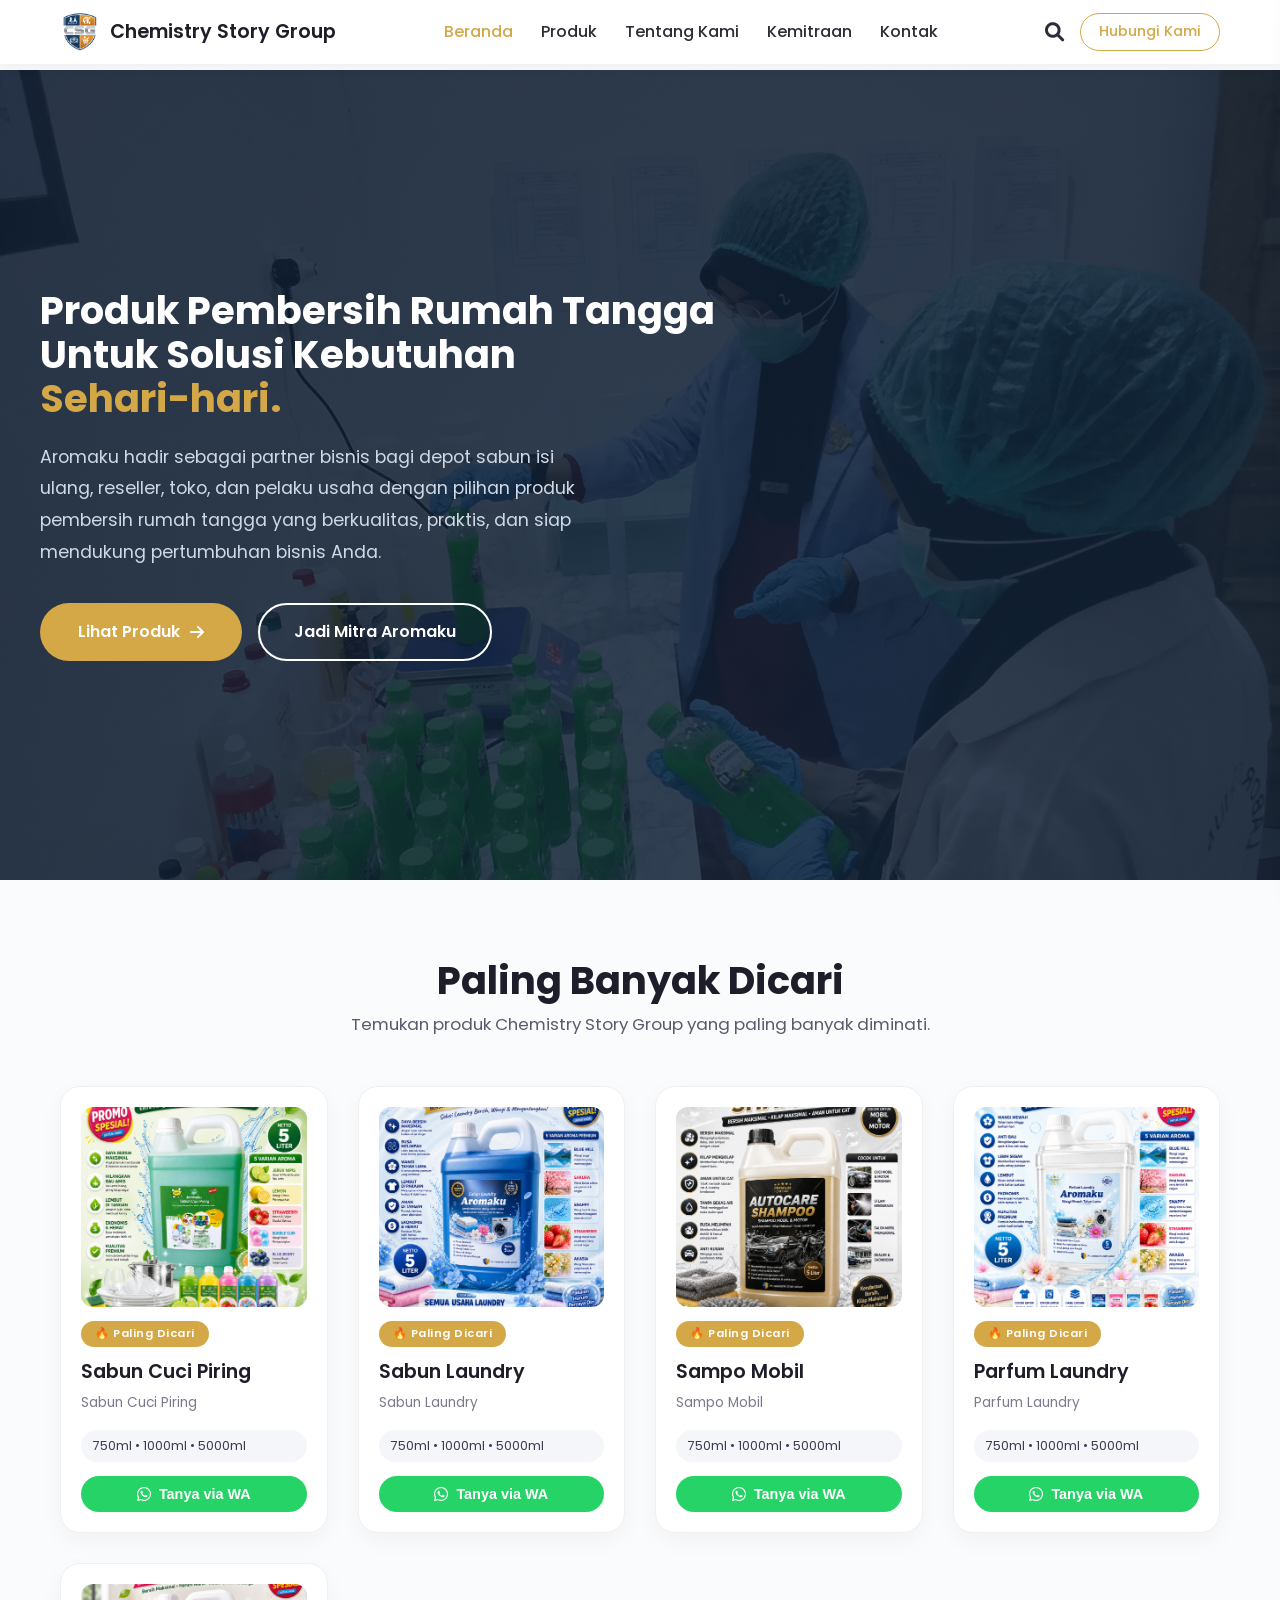
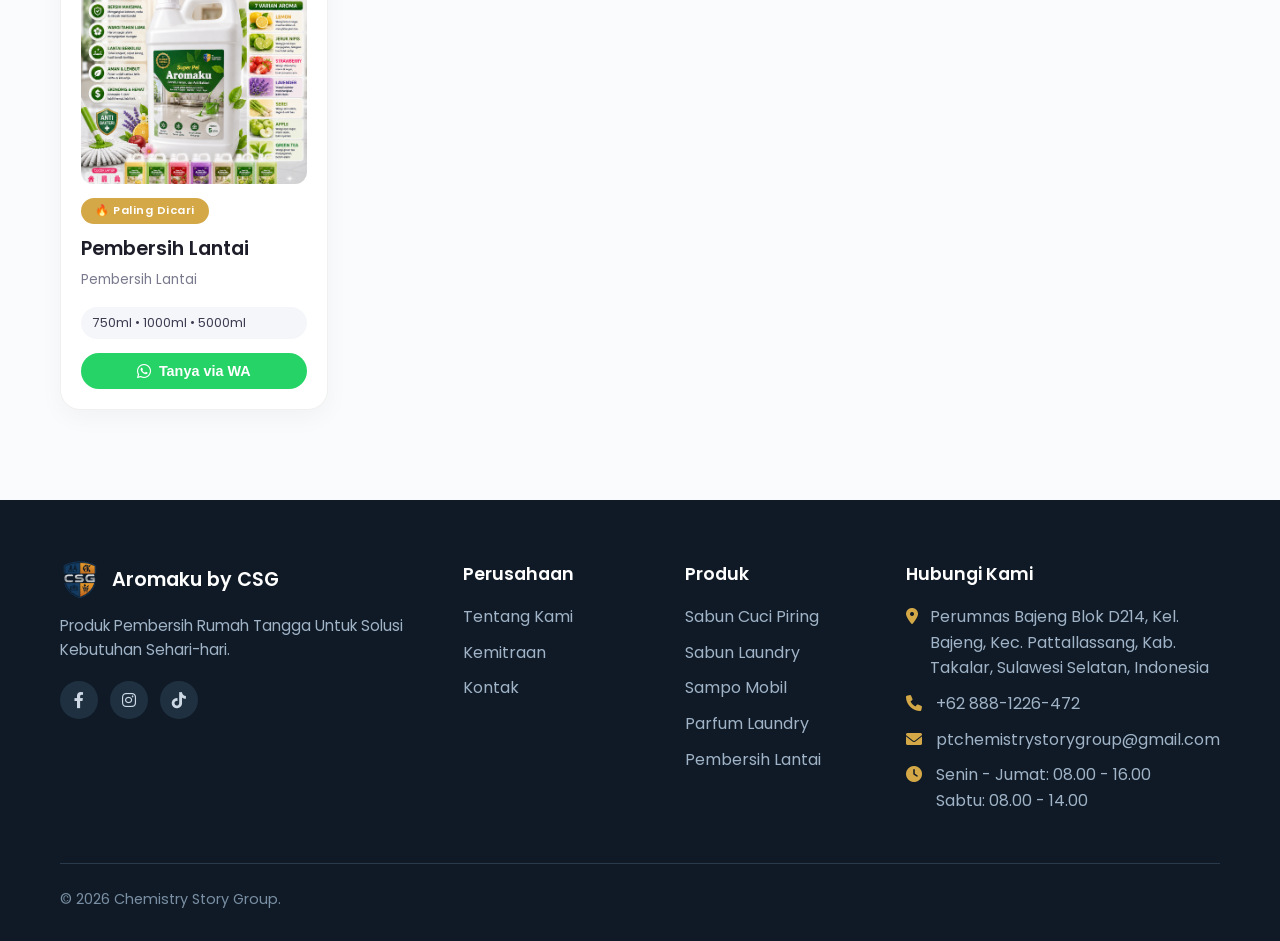
==== index.html @ e6811986 "Add files via upload" ====
<!DOCTYPE html>
<html lang="id">
<head>
    <meta charset="UTF-8" />
    <meta name="viewport" content="width=device-width, initial-scale=1.0, maximum-scale=1.0, user-scalable=yes" />
    <title>Chemistry Story Group | Home</title>

    <!-- Google Fonts -->
    <link rel="preconnect" href="https://fonts.googleapis.com" />
    <link rel="preconnect" href="https://fonts.gstatic.com" crossorigin />
    <link href="https://fonts.googleapis.com/css2?family=Poppins:wght@300;400;500;600;700&display=swap" rel="stylesheet" />

    <!-- Font Awesome -->
    <link rel="stylesheet" href="https://cdnjs.cloudflare.com/ajax/libs/font-awesome/6.0.0-beta3/css/all.min.css" />

    <!-- CSS -->
    <link rel="stylesheet" href="css/style.css" />

    <!-- Favicon -->
    <link rel="icon" type="image/png" sizes="32x32" href="assets/images/favicon-32x32.png" />
</head>
<body>

    <!-- ===== NAVBAR ===== -->
    <nav class="navbar" id="navbar">
        <div class="container">
            <a href="index.html" class="nav-logo">
                <img src="assets/images/logo.png" alt="Chemistry Story Group" class="logo-img" />
                <span class="logo-text">Chemistry Story Group</span>
            </a>

            <ul class="nav-links" id="navLinks">
                <li><a href="index.html" class="active">Beranda</a></li>
                <li><a href="produk.html">Produk</a></li>
                <li><a href="#">Tentang Kami</a></li>
                <li><a href="#">Kemitraan</a></li>
                <li><a href="#">Kontak</a></li>
            </ul>

            <div class="nav-actions">
                <i class="fas fa-search"></i>
                <a href="#" class="btn-outline">Hubungi Kami</a>
                <button class="hamburger" id="hamburger" aria-label="menu">
                    <span></span><span></span><span></span>
                </button>
            </div>
        </div>
    </nav>

    <!-- ===== MOBILE MENU OVERLAY ===== -->
    <div class="mobile-menu-overlay" id="mobileOverlay"></div>

    <!-- ===== MOBILE MENU ===== -->
    <div class="mobile-menu" id="mobileMenu">
        <div class="mobile-nav-links">
            <a href="index.html" class="active">Beranda</a>
            <a href="produk.html">Produk</a>
            <a href="#">Tentang Kami</a>
            <a href="#">Kemitraan</a>
            <a href="#">Kontak</a>
        </div>
        <div class="mobile-nav-actions">
            <a href="#" class="btn-outline">Hubungi Kami</a>
        </div>
        <div class="mobile-social">
            <a href="#" aria-label="Facebook"><i class="fab fa-facebook-f"></i></a>
            <a href="#" aria-label="Instagram"><i class="fab fa-instagram"></i></a>
            <a href="#" aria-label="TikTok"><i class="fab fa-tiktok"></i></a>
            <a href="#" aria-label="WhatsApp"><i class="fab fa-whatsapp"></i></a>
        </div>
    </div>

    <!-- ===== HERO ===== -->
    <section class="hero" id="hero">
        <div class="hero-overlay"></div>
        <div class="container hero-wrapper">
            <div class="hero-text fade-up">
                <h1 class="hero-title">
                    Produk Pembersih Rumah Tangga<br />Untuk Solusi Kebutuhan<br /><span class="gold-text">Sehari-hari.</span>
                </h1>
                <p class="hero-desc">
                    Aromaku hadir sebagai partner bisnis bagi depot sabun isi ulang, reseller, toko, dan pelaku usaha dengan pilihan produk pembersih rumah tangga yang berkualitas, praktis, dan siap mendukung pertumbuhan bisnis Anda.
                </p>
                <div class="hero-buttons">
                    <a href="produk.html" class="btn-primary">
                        Lihat Produk <i class="fas fa-arrow-right"></i>
                    </a>
                    <a href="#" class="btn-secondary">
                        Jadi Mitra Aromaku
                    </a>
                </div>
            </div>
        </div>
    </section>

    <!-- ===== PRODUK PALING BANYAK DICARI ===== -->
    <section class="booming" id="booming">
        <div class="container">
            <div class="section-header fade-up">
                <h2>Paling Banyak Dicari</h2>
                <p>Temukan produk Chemistry Story Group yang paling banyak diminati.</p>
            </div>

            <div class="product-grid fade-up delay-2" id="productGrid">
                <!-- Akan diisi oleh JavaScript -->
            </div>
        </div>
    </section>

    <!-- ===== FOOTER ===== -->
    <footer class="footer">
        <div class="container">
            <div class="footer-grid">
                <!-- Kolom 1: Brand -->
                <div class="footer-col">
                    <div class="footer-logo">
                        <img src="assets/images/logo.png" alt="Chemistry Story Group" class="footer-logo-img" />
                        <span class="footer-logo-text">Aromaku by CSG</span>
                    </div>
                    <p class="footer-desc">
                        Produk Pembersih Rumah Tangga Untuk Solusi Kebutuhan Sehari-hari.
                    </p>
                    <div class="footer-social">
                        <a href="#" aria-label="Facebook"><i class="fab fa-facebook-f"></i></a>
                        <a href="#" aria-label="Instagram"><i class="fab fa-instagram"></i></a>
                        <a href="#" aria-label="TikTok"><i class="fab fa-tiktok"></i></a>
                    </div>
                </div>

                <!-- Kolom 2: Perusahaan -->
                <div class="footer-col">
                    <h4>Perusahaan</h4>
                    <ul>
                        <li><a href="#">Tentang Kami</a></li>
                        <li><a href="#">Kemitraan</a></li>
                        <li><a href="#">Kontak</a></li>
                    </ul>
                </div>

                <!-- Kolom 3: Produk -->
                <div class="footer-col">
                    <h4>Produk</h4>
                    <ul>
                        <li><a href="produk.html">Sabun Cuci Piring</a></li>
                        <li><a href="produk.html">Sabun Laundry</a></li>
                        <li><a href="produk.html">Sampo Mobil</a></li>
                        <li><a href="produk.html">Parfum Laundry</a></li>
                        <li><a href="produk.html">Pembersih Lantai</a></li>
                    </ul>
                </div>

                <!-- Kolom 4: Kontak -->
                <div class="footer-col">
                    <h4>Hubungi Kami</h4>
                    <ul class="footer-contact">
                        <li>
                            <i class="fas fa-map-marker-alt"></i>
                            <span>Perumnas Bajeng Blok D214, Kel. Bajeng, Kec. Pattallassang, Kab. Takalar, Sulawesi Selatan, Indonesia</span>
                        </li>
                        <li>
                            <i class="fas fa-phone"></i>
                            <span>+62 888-1226-472</span>
                        </li>
                        <li>
                            <i class="fas fa-envelope"></i>
                            <span>ptchemistrystorygroup@gmail.com</span>
                        </li>
                        <li>
                            <i class="fas fa-clock"></i>
                            <span>
                                Senin - Jumat: 08.00 - 16.00<br />
                                Sabtu: 08.00 - 14.00
                            </span>
                        </li>
                    </ul>
                </div>
            </div>

            <!-- Footer Bottom -->
            <div class="footer-bottom">
                <p>&copy; 2026 Chemistry Story Group.</p>
                <div class="footer-bottom-links">
                </div>
            </div>
        </div>
    </footer>

    <!-- ===== MODAL ===== -->
    <div class="modal-overlay" id="modalOverlay">
        <div class="modal-box">
            <button class="modal-close" id="modalClose">&times;</button>
            <div class="modal-title" id="modalTitle">Nama Produk</div>
            <div class="modal-category" id="modalCategory">Kategori</div>
            <span class="modal-variant-label">Pilih Ukuran:</span>
            <div class="variant-options" id="variantOptions"></div>
            <button class="modal-wa-btn" id="modalWaBtn">
                <i class="fab fa-whatsapp"></i> Tanya via WhatsApp
            </button>
        </div>
    </div>

    <!-- ===== JAVASCRIPT ===== -->
    <script src="js/main.js"></script>
</body>
</html>
---- css/style.css ----
/* ===== RESET & BASE ===== */
:root {
    --gold: #d4a847;
    --dark: #0b1a2e;
    --dark-light: #1a2f44;
    --text-light: #cfd9e6;
    --white: #ffffff;
}

* {
    margin: 0;
    padding: 0;
    box-sizing: border-box;
}

body {
    font-family: 'Poppins', sans-serif;
    background: #fafbfc;
    color: #1e1e2a;
    line-height: 1.6;
    padding-top: 70px;
}

a {
    text-decoration: none;
    color: inherit;
}

ul {
    list-style: none;
}

.container {
    max-width: 1200px;
    margin: 0 auto;
    padding: 0 20px;
}

.gold-text {
    color: var(--gold);
}

.fade-up {
    opacity: 0;
    transform: translateY(30px);
    transition: opacity 0.8s ease, transform 0.8s ease;
}

.fade-up.visible {
    opacity: 1;
    transform: translateY(0);
}

.delay-2 {
    transition-delay: 0.2s;
}

/* ===== NAVBAR ===== */
.navbar {
    background: #ffffff;
    box-shadow: 0 4px 12px rgba(0, 0, 0, 0.05);
    padding: 12px 0;
    position: fixed;
    top: 0;
    left: 0;
    width: 100%;
    z-index: 1000;
    transition: transform 0.3s ease;
}

.navbar .container {
    display: flex;
    align-items: center;
    justify-content: space-between;
    flex-wrap: wrap;
}

.nav-logo {
    display: flex;
    align-items: center;
    gap: 10px;
}

.logo-img {
    height: 40px;
    width: auto;
}

.logo-text {
    font-weight: 600;
    font-size: 1.2rem;
    color: #1e1e2a;
}

.nav-links {
    display: flex;
    gap: 28px;
    font-weight: 500;
}

.nav-links a {
    color: #2d2d3a;
    transition: color 0.2s;
}

.nav-links a:hover,
.nav-links a.active {
    color: var(--gold);
}

.nav-actions {
    display: flex;
    align-items: center;
    gap: 16px;
}

.nav-actions i {
    font-size: 1.2rem;
    color: #2d2d3a;
    cursor: pointer;
}

.btn-outline {
    border: 1.5px solid var(--gold);
    color: var(--gold);
    padding: 6px 18px;
    border-radius: 30px;
    font-weight: 500;
    font-size: 0.9rem;
    transition: 0.2s;
}

.btn-outline:hover {
    background: var(--gold);
    color: #fff;
}

.hamburger {
    display: none;
    flex-direction: column;
    gap: 5px;
    background: none;
    border: none;
    cursor: pointer;
    padding: 5px;
    z-index: 1001;
}

.hamburger span {
    width: 28px;
    height: 3px;
    background: #1e1e2a;
    border-radius: 3px;
    transition: all 0.3s ease;
    transform-origin: center;
}

.hamburger.active span:nth-child(1) {
    transform: rotate(45deg) translate(5px, 6px);
}

.hamburger.active span:nth-child(2) {
    opacity: 0;
}

.hamburger.active span:nth-child(3) {
    transform: rotate(-45deg) translate(5px, -6px);
}

/* ===== MOBILE MENU OVERLAY ===== */
.mobile-menu-overlay {
    position: fixed;
    top: 0;
    right: -100%;
    width: 100%;
    height: 100%;
    background: rgba(0, 0, 0, 0.5);
    z-index: 999;
    transition: right 0.3s ease;
}

.mobile-menu-overlay.open {
    right: 0;
}

.mobile-menu {
    position: fixed;
    top: 0;
    right: -320px;
    width: 300px;
    height: 100%;
    background: #ffffff;
    z-index: 1000;
    padding: 80px 30px 30px;
    transition: right 0.3s ease;
    box-shadow: -5px 0 25px rgba(0, 0, 0, 0.1);
    overflow-y: auto;
}

.mobile-menu.open {
    right: 0;
}

.mobile-menu .mobile-nav-links {
    display: flex;
    flex-direction: column;
    gap: 20px;
}

.mobile-menu .mobile-nav-links a {
    font-size: 1.1rem;
    font-weight: 500;
    color: #1e1e2a;
    padding: 10px 0;
    border-bottom: 1px solid #f0f0f0;
    transition: 0.2s;
}

.mobile-menu .mobile-nav-links a:hover,
.mobile-menu .mobile-nav-links a.active {
    color: var(--gold);
}

.mobile-menu .mobile-nav-actions {
    margin-top: 30px;
    display: flex;
    flex-direction: column;
    gap: 12px;
}

.mobile-menu .mobile-nav-actions .btn-outline {
    text-align: center;
    padding: 12px;
    width: 100%;
}

.mobile-menu .mobile-social {
    margin-top: 30px;
    display: flex;
    gap: 15px;
}

.mobile-menu .mobile-social a {
    width: 40px;
    height: 40px;
    background: #f5f6fa;
    border-radius: 50%;
    display: flex;
    align-items: center;
    justify-content: center;
    color: #1e1e2a;
    transition: 0.2s;
}

.mobile-menu .mobile-social a:hover {
    background: var(--gold);
    color: #fff;
}

/* ===== HERO ===== */
.hero {
    position: relative;
    min-height: 90vh;
    display: flex;
    align-items: center;
    overflow: hidden;
    background: var(--dark);
}

.hero-overlay {
    position: absolute;
    inset: 0;
    background: url('../assets/images/background.jpg') center/cover no-repeat;
    opacity: 0.3;
    z-index: 0;
}

.hero::after {
    content: '';
    position: absolute;
    inset: 0;
    background: linear-gradient(135deg, rgba(11, 26, 46, 0.85) 0%, rgba(26, 47, 68, 0.75) 100%);
    z-index: 1;
    opacity: 60%;
}

.hero .container {
    position: relative;
    z-index: 2;
    width: 100%;
}

.hero-wrapper {
    display: flex;
    align-items: center;
    min-height: 70vh;
    padding: 60px 0;
    justify-content: flex-start;
}

.hero-text {
    max-width: 750px;
    color: var(--white);
    margin-right: auto;
    text-align: left;
    padding-left: 0;
    padding-right: 0;
}

.hero-brand {
    font-size: 0.85rem;
    letter-spacing: 3px;
    text-transform: uppercase;
    color: var(--gold);
    margin-bottom: 12px;
    font-weight: 500;
}

.hero-title {
    font-size: 2.4rem;
    font-weight: 700;
    line-height: 1.15;
    margin-bottom: 20px;
    text-align: left;
    color: var(--white);
}

.hero-title .gold-text {
    color: var(--gold);
}

.hero-desc {
    font-size: 1.1rem;
    color: var(--text-light);
    margin-bottom: 35px;
    max-width: 550px;
    line-height: 1.8;
    text-align: left;
}

.hero-buttons {
    display: flex;
    gap: 16px;
    flex-wrap: wrap;
    justify-content: flex-start;
}

.btn-primary {
    background: var(--gold);
    color: var(--white);
    padding: 14px 38px;
    border-radius: 40px;
    font-weight: 600;
    display: inline-flex;
    align-items: center;
    gap: 10px;
    transition: 0.3s;
    border: none;
    font-size: 1rem;
    cursor: pointer;
}

.btn-primary:hover {
    background: #b8923a;
    transform: translateY(-3px);
    box-shadow: 0 10px 20px rgba(212, 168, 71, 0.3);
}

.btn-secondary {
    background: transparent;
    color: var(--white);
    padding: 14px 34px;
    border-radius: 40px;
    font-weight: 600;
    display: inline-flex;
    align-items: center;
    gap: 10px;
    transition: 0.3s;
    border: 2px solid var(--white);
    font-size: 1rem;
    cursor: pointer;
}

.btn-secondary:hover {
    background: rgba(255, 255, 255, 0.15);
    transform: translateY(-3px);
    border-color: var(--gold);
    color: var(--gold);
}

/* ===== BOOMING SECTION ===== */
.booming {
    padding: 70px 0 90px;
}

.section-header {
    text-align: center;
    margin-bottom: 48px;
}

.section-header h2 {
    font-size: 2.4rem;
    font-weight: 700;
    color: #1e1e2a;
}

.section-header p {
    color: #5a5a6e;
    font-size: 1.05rem;
}

.product-grid {
    display: grid;
    grid-template-columns: repeat(auto-fill, minmax(260px, 1fr));
    gap: 30px;
}

.product-card {
    background: #fff;
    border-radius: 20px;
    padding: 20px 20px 20px;
    box-shadow: 0 8px 24px rgba(0, 0, 0, 0.04);
    transition: 0.3s ease;
    border: 1px solid #f0f0f0;
    display: flex;
    flex-direction: column;
    cursor: pointer;
    overflow: hidden;
    min-height: 380px;
}

.product-card:hover {
    transform: translateY(-6px);
    box-shadow: 0 16px 40px rgba(0, 0, 0, 0.08);
    border-color: var(--gold);
}

.product-image-wrapper {
    width: 100%;
    height: 200px;
    border-radius: 12px;
    margin-bottom: 14px;
    background: #f5f6fa;
    display: flex;
    align-items: center;
    justify-content: center;
    overflow: hidden;
    flex-shrink: 0;
}

.product-image {
    width: 100%;
    height: 100%;
    object-fit: cover;
    display: block;
}

.product-image-placeholder {
    font-size: 4rem;
    color: var(--gold);
    opacity: 0.5;
}

.product-badge {
    align-self: flex-start;
    background: var(--gold);
    color: #fff;
    font-size: 0.7rem;
    font-weight: 600;
    padding: 4px 14px;
    border-radius: 30px;
    letter-spacing: 0.5px;
    margin-bottom: 10px;
    flex-shrink: 0;
}

.product-name {
    font-size: 1.2rem;
    font-weight: 600;
    margin-bottom: 4px;
    flex-shrink: 0;
}

.product-category {
    font-size: 0.85rem;
    color: #7a7a8e;
    margin-bottom: 8px;
    flex-shrink: 0;
}

.product-variants {
    font-size: 0.8rem;
    color: #3d3d52;
    background: #f5f6fa;
    padding: 6px 12px;
    border-radius: 30px;
    display: inline-block;
    margin: 8px 0 14px;
    flex-shrink: 0;
}

.product-wa-btn {
    background: #25d366;
    color: #fff;
    border: none;
    padding: 10px 0;
    border-radius: 40px;
    font-weight: 600;
    font-size: 0.9rem;
    display: flex;
    align-items: center;
    justify-content: center;
    gap: 8px;
    transition: 0.2s;
    margin-top: auto;
    cursor: pointer;
    flex-shrink: 0;
}

.product-wa-btn:hover {
    background: #1da851;
}

.product-wa-btn i {
    font-size: 1rem;
}

/* ===== MODAL ===== */
.modal-overlay {
    position: fixed;
    inset: 0;
    background: rgba(0, 0, 0, 0.5);
    backdrop-filter: blur(4px);
    z-index: 9999;
    display: none;
    align-items: center;
    justify-content: center;
    padding: 20px;
}

.modal-overlay.open {
    display: flex;
}

.modal-box {
    background: #fff;
    max-width: 480px;
    width: 100%;
    border-radius: 28px;
    padding: 32px 28px 28px;
    position: relative;
    animation: modalFade 0.25s ease;
}

@keyframes modalFade {
    from {
        opacity: 0;
        transform: scale(0.95) translateY(20px);
    }
    to {
        opacity: 1;
        transform: scale(1) translateY(0);
    }
}

.modal-close {
    position: absolute;
    top: 16px;
    right: 20px;
    font-size: 1.6rem;
    cursor: pointer;
    color: #888;
    transition: 0.2s;
    background: none;
    border: none;
}

.modal-close:hover {
    color: #1e1e2a;
}

.modal-product-image-wrapper {
    width: 100%;
    height: 200px;
    border-radius: 12px;
    margin-bottom: 16px;
    background: #f5f6fa;
    display: flex;
    align-items: center;
    justify-content: center;
    overflow: hidden;
    flex-shrink: 0;
}

.modal-product-image {
    width: 100%;
    height: 100%;
    object-fit: cover;
    display: block;
}

.modal-product-image-placeholder {
    font-size: 4rem;
    color: var(--gold);
    opacity: 0.5;
    display: flex;
    align-items: center;
    justify-content: center;
    width: 100%;
    height: 100%;
}

.modal-title {
    font-size: 1.6rem;
    font-weight: 700;
    margin-bottom: 4px;
}

.modal-category {
    color: #7a7a8e;
    margin-bottom: 18px;
}

.modal-variant-label {
    font-weight: 500;
    margin-bottom: 8px;
    display: block;
}

.variant-options {
    display: flex;
    flex-wrap: wrap;
    gap: 10px;
    margin-bottom: 24px;
}

.variant-btn {
    background: #f0f2f7;
    border: 2px solid transparent;
    padding: 8px 20px;
    border-radius: 40px;
    font-weight: 500;
    cursor: pointer;
    transition: 0.2s;
    font-size: 0.9rem;
}

.variant-btn.active {
    border-color: var(--gold);
    background: #fff5e0;
    color: #b8923a;
}

.variant-btn:hover {
    background: #e6e9f0;
}

.modal-wa-btn {
    background: #25d366;
    color: #fff;
    border: none;
    padding: 14px 0;
    border-radius: 60px;
    font-weight: 600;
    font-size: 1rem;
    width: 100%;
    display: flex;
    align-items: center;
    justify-content: center;
    gap: 10px;
    transition: 0.2s;
    cursor: pointer;
}

.modal-wa-btn:hover {
    background: #1da851;
}

/* ===== FOOTER ===== */
.footer {
    background: #0f1a26;
    color: #cfd9e6;
    padding: 60px 0 30px;
}

.footer-grid {
    display: grid;
    grid-template-columns: 2fr 1fr 1fr 1.5fr;
    gap: 40px;
    padding-bottom: 40px;
    border-bottom: 1px solid #2a3a4a;
}

.footer-logo {
    display: flex;
    align-items: center;
    gap: 12px;
    margin-bottom: 14px;
}

.footer-logo-img {
    height: 40px;
    width: auto;
}

.footer-logo-text {
    font-weight: 600;
    font-size: 1.2rem;
    color: #fff;
}

.footer-desc {
    color: #a0b3c7;
    font-size: 0.95rem;
    margin-bottom: 18px;
}

.footer-social {
    display: flex;
    gap: 12px;
}

.footer-social a {
    background: #1f3140;
    color: #cfd9e6;
    width: 38px;
    height: 38px;
    border-radius: 50%;
    display: flex;
    align-items: center;
    justify-content: center;
    transition: 0.2s;
}

.footer-social a:hover {
    background: var(--gold);
    color: #fff;
}

.footer-col h4 {
    color: #fff;
    font-weight: 600;
    margin-bottom: 16px;
    font-size: 1.1rem;
}

.footer-col ul li {
    margin-bottom: 10px;
}

.footer-col ul li a {
    color: #a0b3c7;
    transition: 0.2s;
}

.footer-col ul li a:hover {
    color: var(--gold);
}

.footer-contact li {
    display: flex;
    gap: 12px;
    align-items: flex-start;
    color: #a0b3c7;
}

.footer-contact li i {
    width: 18px;
    color: var(--gold);
    margin-top: 4px;
}

.footer-bottom {
    display: flex;
    justify-content: space-between;
    align-items: center;
    padding-top: 24px;
    font-size: 0.9rem;
    color: #7a8fa3;
    flex-wrap: wrap;
    gap: 10px;
}

.footer-bottom-links {
    display: flex;
    gap: 20px;
}

.footer-bottom-links a {
    color: #7a8fa3;
    transition: 0.2s;
}

.footer-bottom-links a:hover {
    color: var(--gold);
}

/* ============================================ */
/* ===== RESPONSIVE ===== */
/* ============================================ */

@media (max-width: 992px) {
    .footer-grid {
        grid-template-columns: 1fr 1fr;
    }
    
    .hero-text {
        padding-left: 10px;
        padding-right: 10px;
    }

    .section-header h2 {
        font-size: 2rem;
    }
}

@media (max-width: 768px) {
    /* Hide desktop nav links */
    .nav-links {
        display: none !important;
    }

    .hamburger {
        display: flex;
    }

    .nav-actions .btn-outline {
        display: none;
    }

    body {
        padding-top: 65px;
    }

    .hero-wrapper {
        justify-content: center;
        padding: 40px 0;
        text-align: center;
    }

    .hero-text {
        margin-right: 0;
        text-align: center;
        width: 100%;
        padding-left: 15px;
        padding-right: 15px;
    }

    .hero-brand {
        text-align: center;
    }

    .hero-title {
        font-size: 2rem;
        text-align: center;
    }

    .hero-desc {
        font-size: 1rem;
        text-align: center;
        margin-left: auto;
        margin-right: auto;
        max-width: 100%;
    }

    .hero-buttons {
        justify-content: center;
        flex-direction: row;
        flex-wrap: wrap;
    }

    .btn-primary,
    .btn-secondary {
        padding: 12px 28px;
        font-size: 0.95rem;
        width: auto;
        justify-content: center;
    }

    /* ===== BOOMING MOBILE ===== */
    .booming {
        padding: 50px 0 60px;
    }

    .section-header {
        margin-bottom: 32px;
    }

    .section-header h2 {
        font-size: 1.6rem;
        line-height: 1.3;
    }

    .section-header p {
        font-size: 0.95rem;
        padding: 0 10px;
    }

    .product-grid {
        grid-template-columns: 1fr 1fr;
        gap: 16px;
    }

    .product-card {
        padding: 14px 14px 16px;
        min-height: 300px;
        border-radius: 14px;
    }

    .product-image-wrapper {
        height: 140px;
        border-radius: 10px;
        margin-bottom: 10px;
    }

    .product-image-placeholder {
        font-size: 2.5rem;
    }

    .product-badge {
        font-size: 0.6rem;
        padding: 3px 10px;
        margin-bottom: 6px;
    }

    .product-name {
        font-size: 0.95rem;
        line-height: 1.3;
    }

    .product-category {
        font-size: 0.75rem;
        margin-bottom: 4px;
    }

    .product-variants {
        font-size: 0.7rem;
        padding: 4px 10px;
        margin: 4px 0 10px;
    }

    .product-wa-btn {
        font-size: 0.8rem;
        padding: 8px 0;
        border-radius: 30px;
    }

    .product-wa-btn i {
        font-size: 0.85rem;
    }

    .footer-grid {
        grid-template-columns: 1fr;
        gap: 30px;
    }

    .footer-bottom {
        flex-direction: column;
        text-align: center;
        padding-bottom: 20px;
    }
}

@media (max-width: 480px) {
    .hero-title {
        font-size: 1.8rem;
    }

    .hero-text {
        padding-left: 10px;
        padding-right: 10px;
    }

    .hero-desc {
        font-size: 0.9rem;
    }

    .hero-buttons {
        flex-direction: column;
        width: 100%;
        align-items: center;
    }

    .btn-primary,
    .btn-secondary {
        width: 100%;
        justify-content: center;
        padding: 12px 20px;
        max-width: 100%;
    }

    /* ===== BOOMING MOBILE KECIL ===== */
    .booming {
        padding: 40px 0 50px;
    }

    .section-header h2 {
        font-size: 1.3rem;
    }

    .section-header p {
        font-size: 0.85rem;
        padding: 0 5px;
    }

    .product-grid {
        grid-template-columns: 1fr;
        gap: 16px;
        padding: 0 4px;
    }

    .product-card {
        padding: 16px 16px 18px;
        min-height: 320px;
        border-radius: 16px;
        max-width: 380px;
        margin: 0 auto;
        width: 100%;
    }

    .product-image-wrapper {
        height: 180px;
        border-radius: 12px;
        margin-bottom: 12px;
    }

    .product-image-placeholder {
        font-size: 3rem;
    }

    .product-name {
        font-size: 1.05rem;
    }

    .product-category {
        font-size: 0.8rem;
    }

    .product-variants {
        font-size: 0.75rem;
        padding: 4px 12px;
    }

    .product-wa-btn {
        font-size: 0.85rem;
        padding: 10px 0;
    }

    .modal-box {
        padding: 24px 18px;
    }

    .product-image-wrapper {
        height: 160px;
    }

    .modal-product-image-wrapper {
        height: 160px;
    }

    /* Mobile menu adjustments */
    .mobile-menu {
        width: 280px;
        right: -290px;
    }
}

@media (max-width: 360px) {
    .section-header h2 {
        font-size: 1.1rem;
    }

    .product-card {
        padding: 12px 12px 14px;
        min-height: 280px;
    }

    .product-image-wrapper {
        height: 140px;
    }

    .product-name {
        font-size: 0.9rem;
    }

    .product-variants {
        font-size: 0.65rem;
        padding: 3px 8px;
    }

    .product-wa-btn {
        font-size: 0.75rem;
        padding: 8px 0;
    }
}
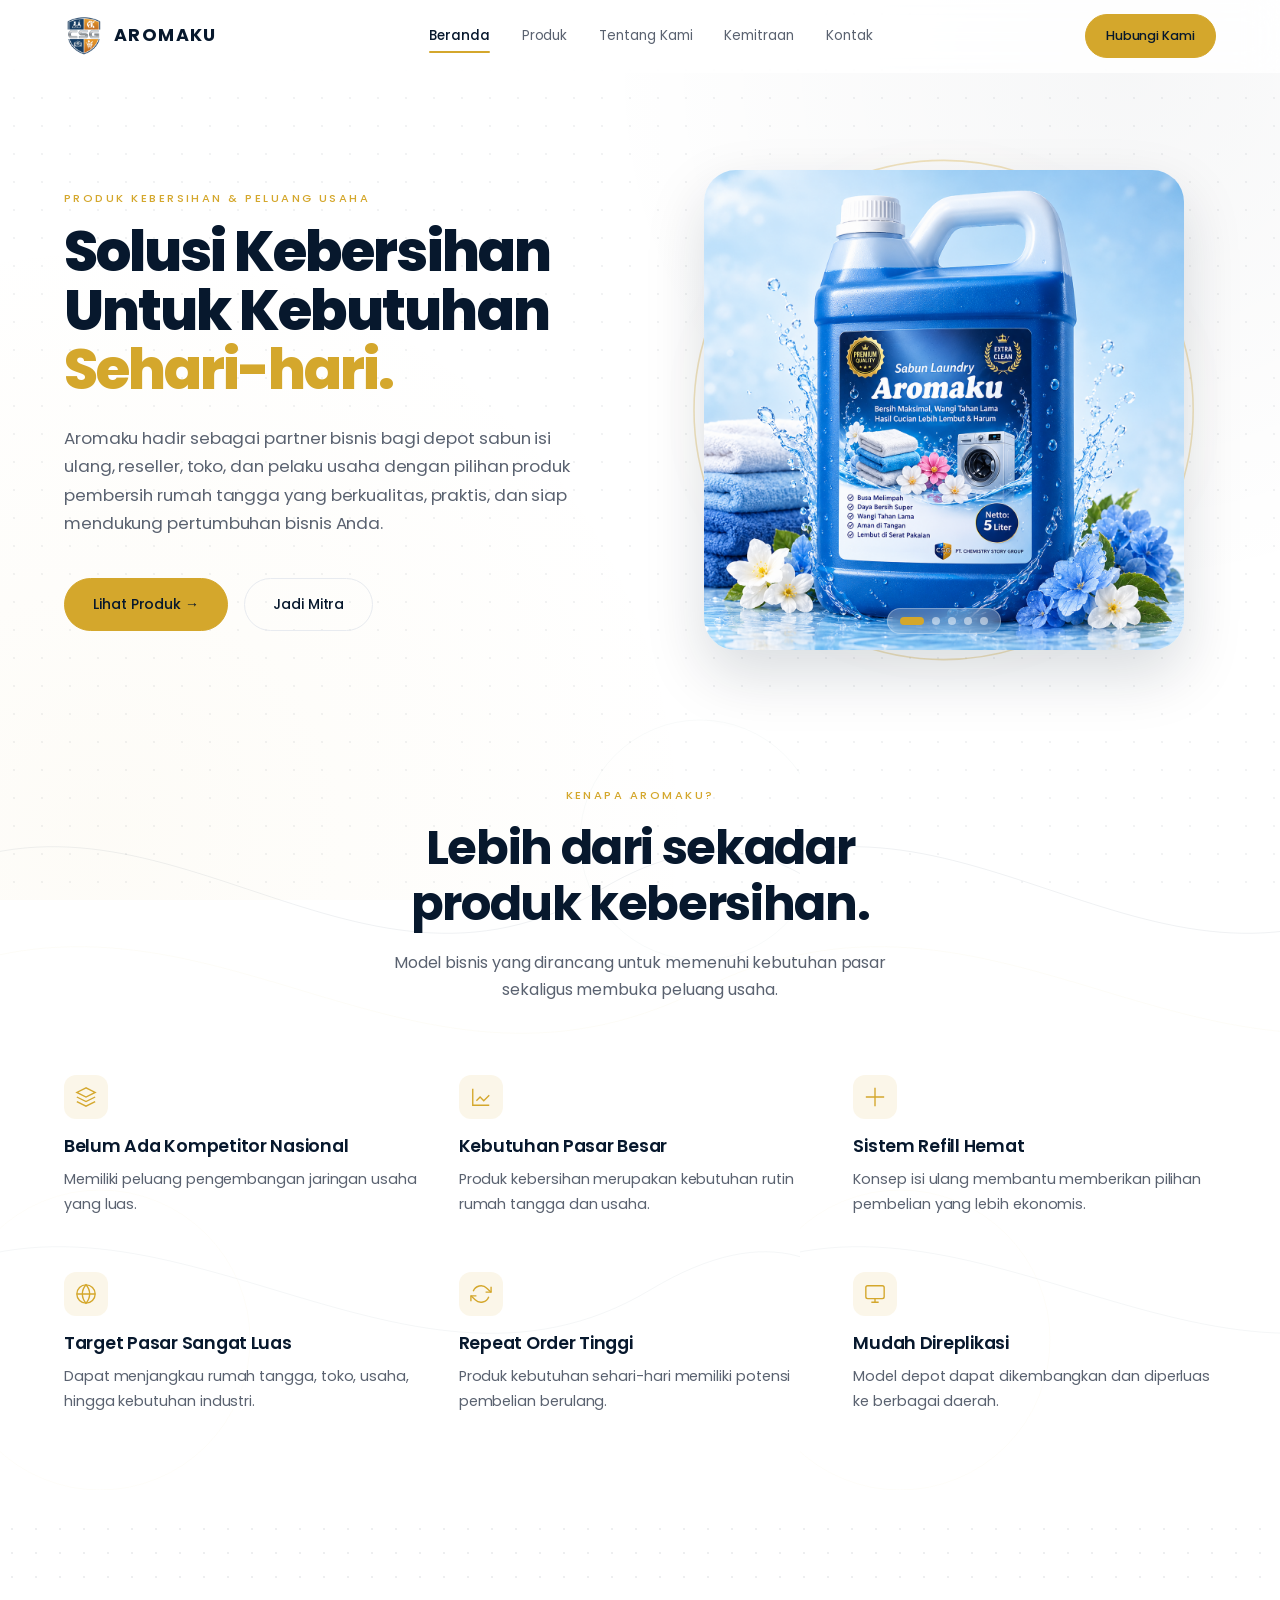
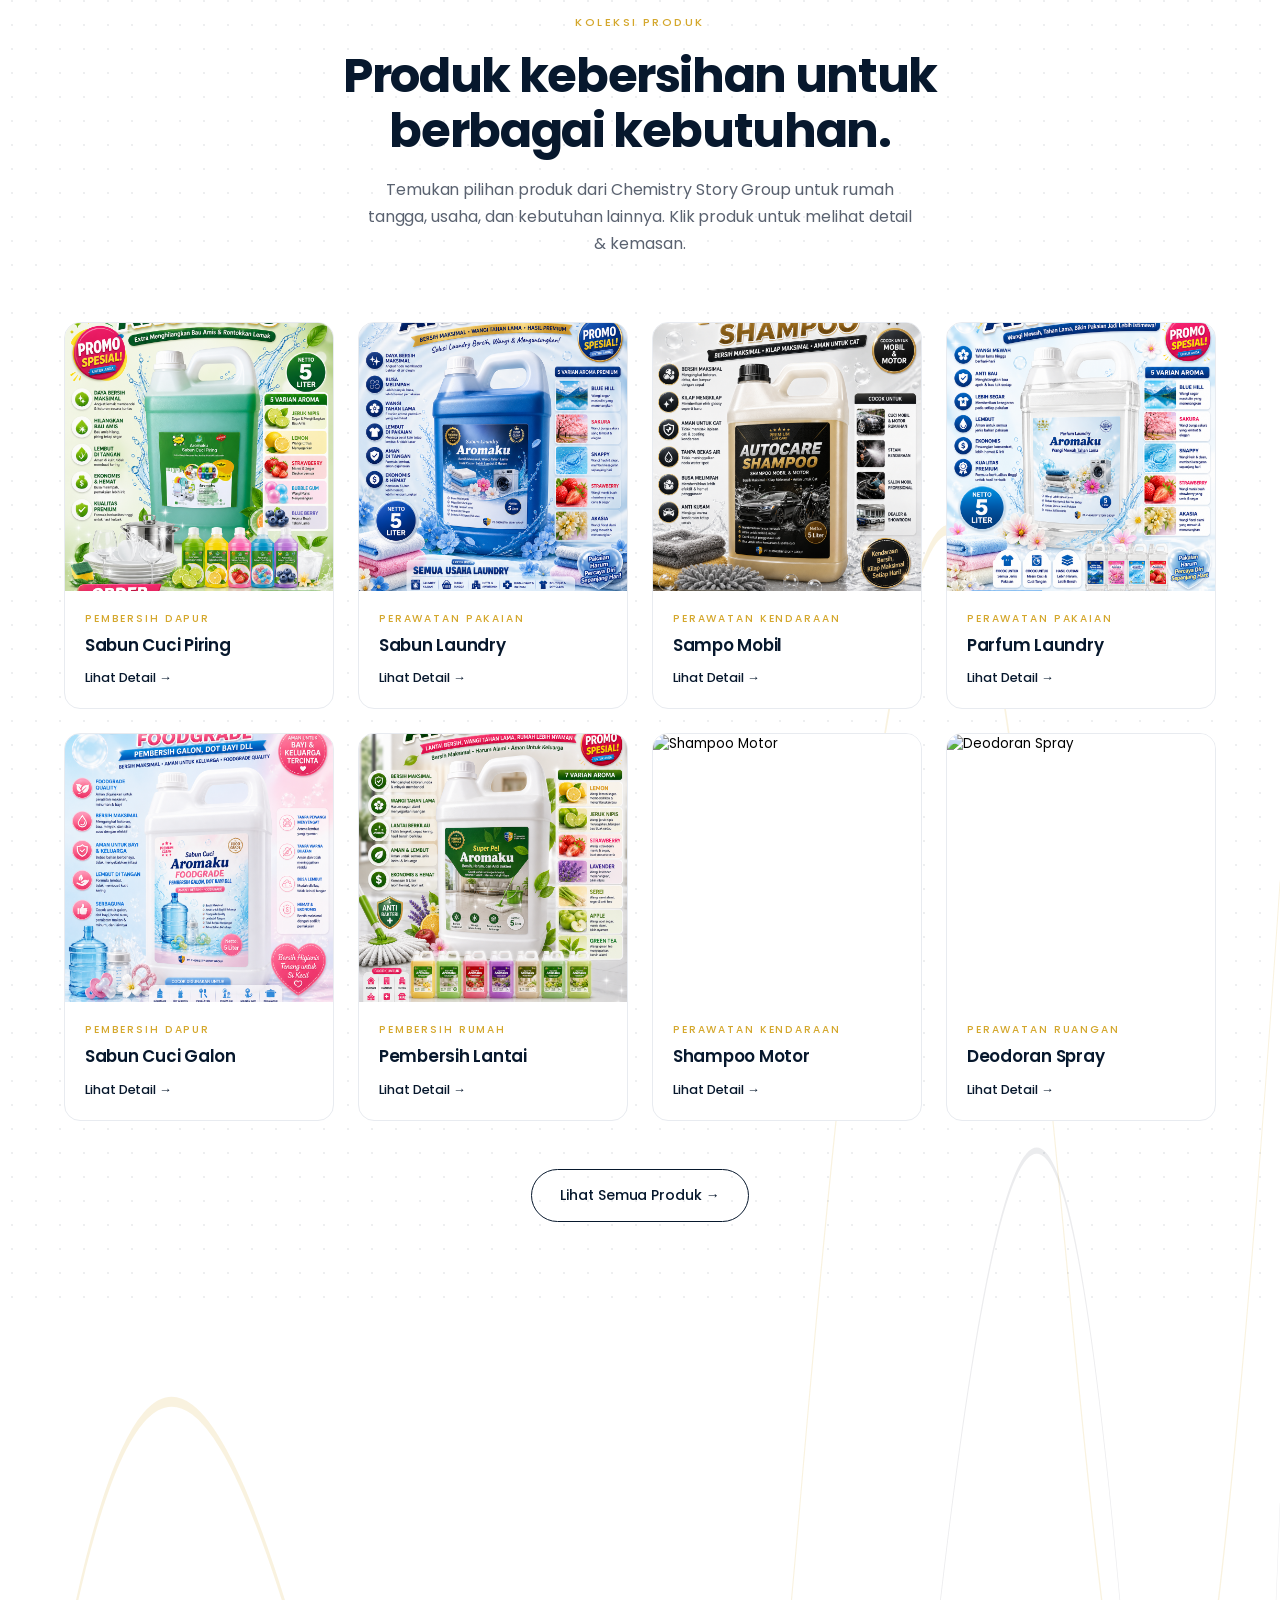
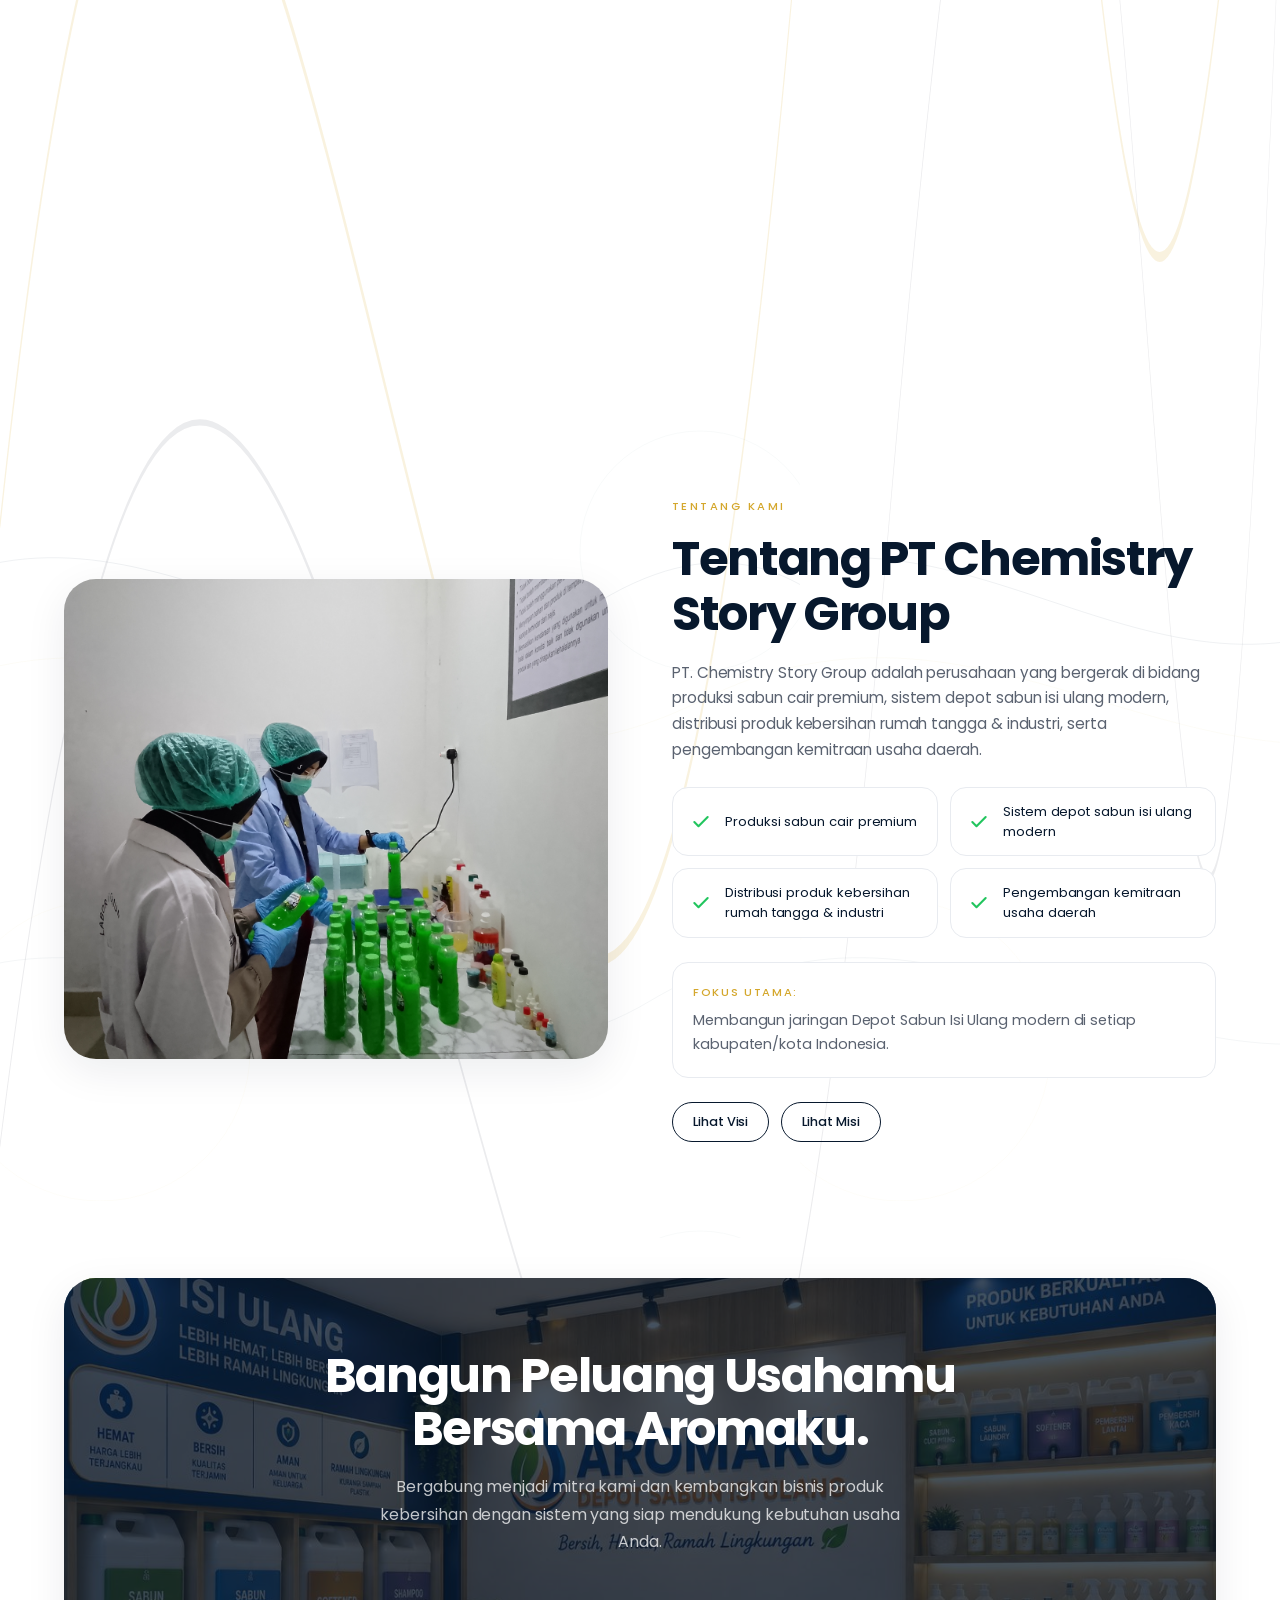
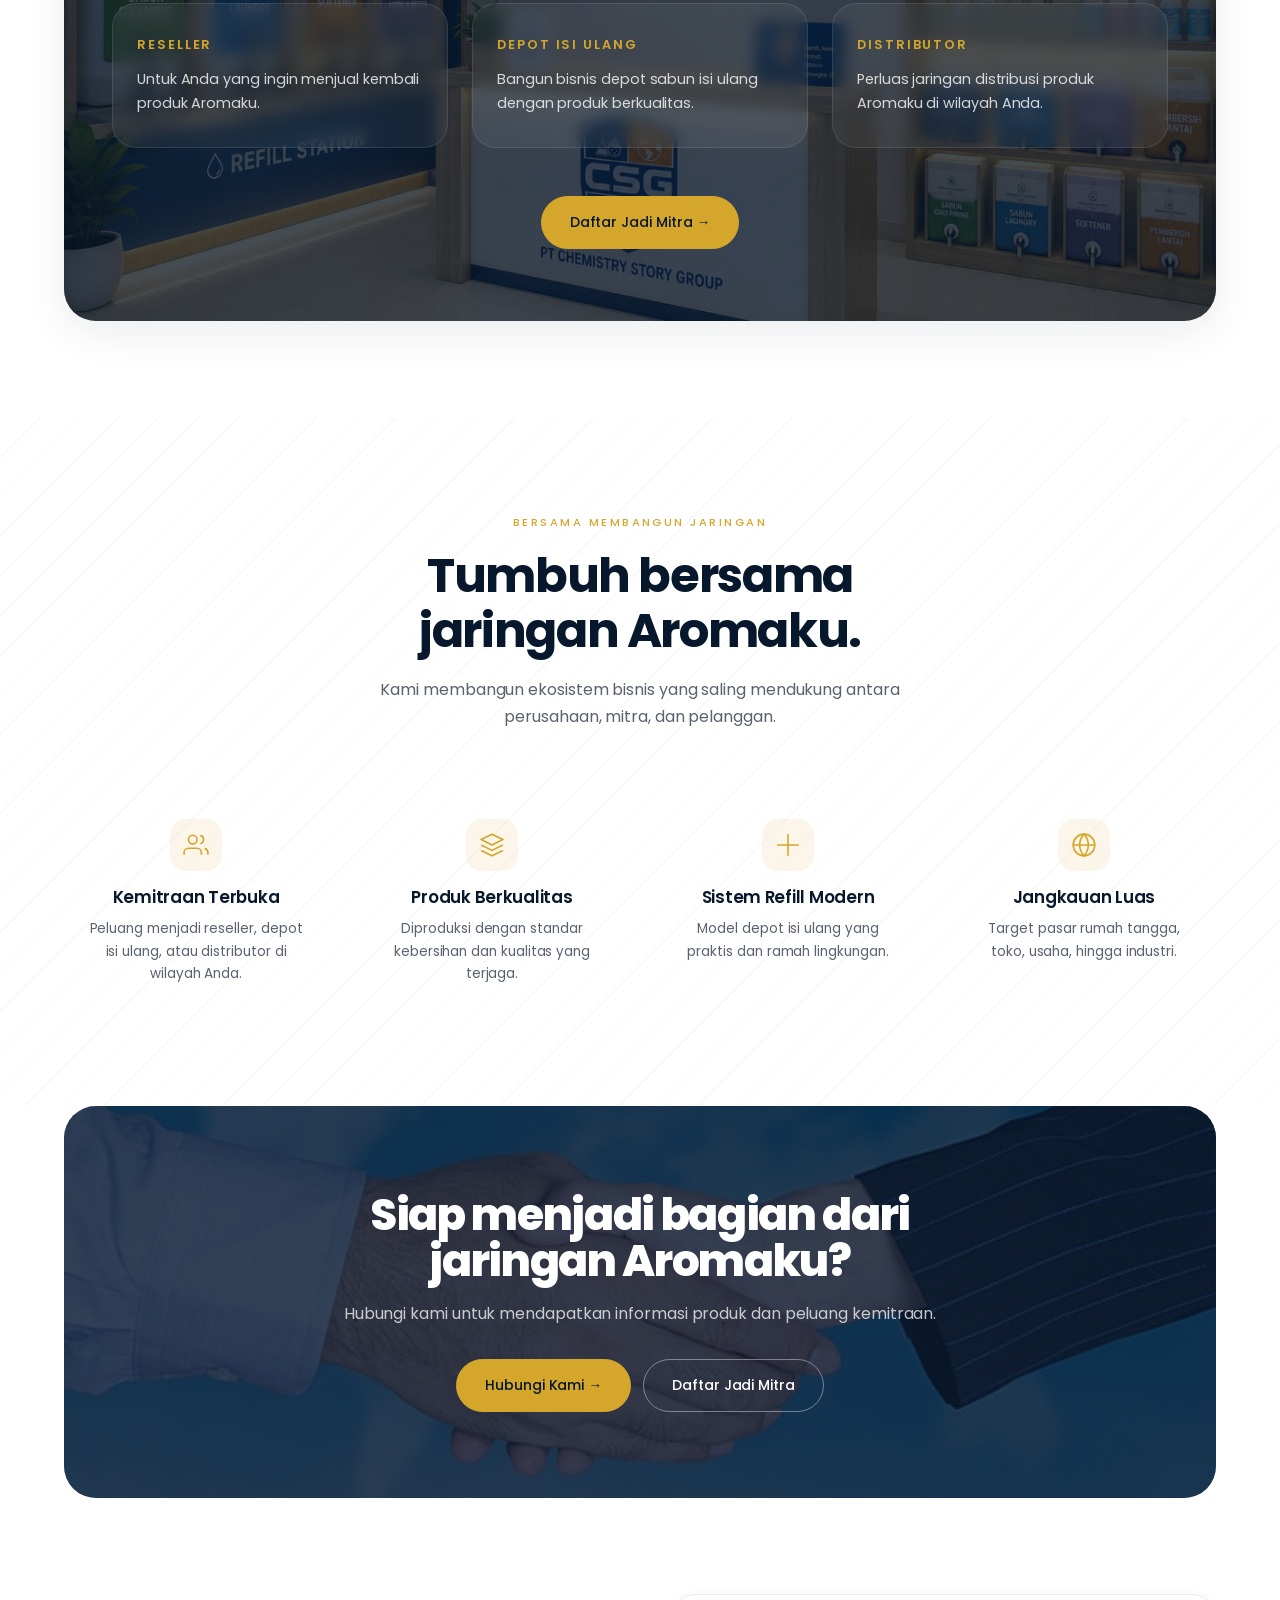
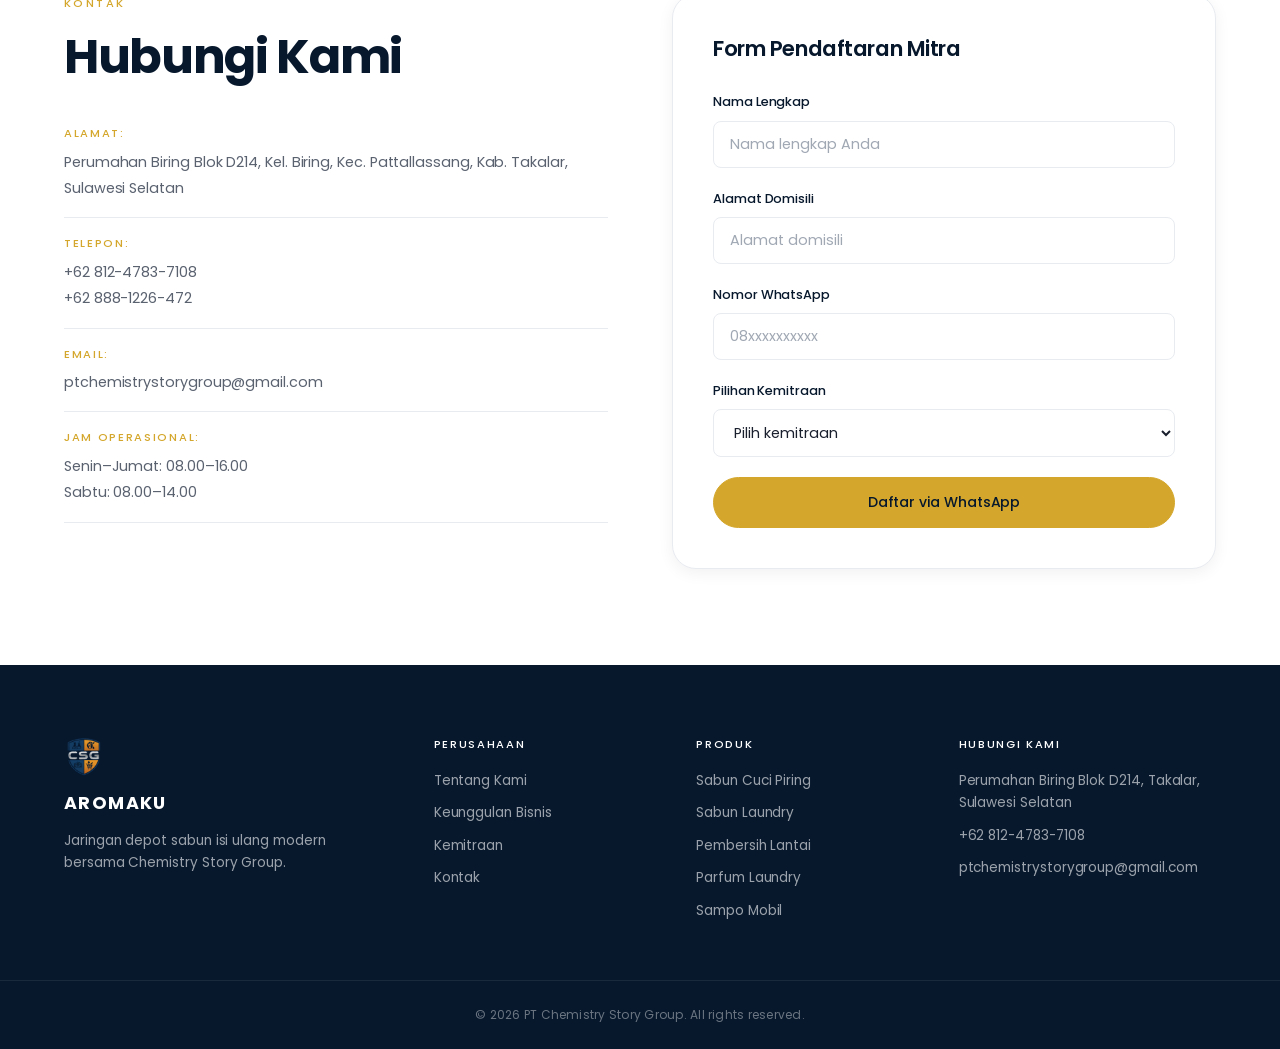
==== commit ce7a5496: "Add files via upload" ====
--- a/index.html
+++ b/index.html
@@ -1,205 +1,621 @@
 <!DOCTYPE html>
 <html lang="id">
 <head>
-    <meta charset="UTF-8" />
-    <meta name="viewport" content="width=device-width, initial-scale=1.0, maximum-scale=1.0, user-scalable=yes" />
-    <title>Chemistry Story Group | Home</title>
-
-    <!-- Google Fonts -->
-    <link rel="preconnect" href="https://fonts.googleapis.com" />
-    <link rel="preconnect" href="https://fonts.gstatic.com" crossorigin />
-    <link href="https://fonts.googleapis.com/css2?family=Poppins:wght@300;400;500;600;700&display=swap" rel="stylesheet" />
-
-    <!-- Font Awesome -->
-    <link rel="stylesheet" href="https://cdnjs.cloudflare.com/ajax/libs/font-awesome/6.0.0-beta3/css/all.min.css" />
-
-    <!-- CSS -->
-    <link rel="stylesheet" href="css/style.css" />
-
-    <!-- Favicon -->
-    <link rel="icon" type="image/png" sizes="32x32" href="assets/images/favicon-32x32.png" />
+  <meta charset="UTF-8">
+  <meta name="viewport" content="width=device-width, initial-scale=1.0">
+  <title>AROMAKU — PT Chemistry Story Group | Solusi Kebersihan & Peluang Usaha</title>
+  <meta name="description" content="Aromaku by PT Chemistry Story Group: produk pembersih rumah tangga premium, sistem depot sabun isi ulang modern, dan peluang kemitraan usaha.">
+  
+  <link rel="icon" type="image/x-icon" href="assets/images/favicon.ico">
+  <link rel="apple-touch-icon" href="assets/images/apple-touch-icon.png">
+
+  <link rel="preconnect" href="https://fonts.googleapis.com">
+  <link rel="preconnect" href="https://fonts.gstatic.com" crossorigin>
+  <link href="https://fonts.googleapis.com/css2?family=Poppins:wght@300;400;500;600;700;800&display=swap" rel="stylesheet">
+  
+  <link rel="stylesheet" href="css/main.css">
 </head>
 <body>
 
-    <!-- ===== NAVBAR ===== -->
-    <nav class="navbar" id="navbar">
-        <div class="container">
-            <a href="index.html" class="nav-logo">
-                <img src="assets/images/logo.png" alt="Chemistry Story Group" class="logo-img" />
-                <span class="logo-text">Chemistry Story Group</span>
-            </a>
-
-            <ul class="nav-links" id="navLinks">
-                <li><a href="index.html" class="active">Beranda</a></li>
-                <li><a href="produk.html">Produk</a></li>
-                <li><a href="#">Tentang Kami</a></li>
-                <li><a href="#">Kemitraan</a></li>
-                <li><a href="#">Kontak</a></li>
-            </ul>
-
-            <div class="nav-actions">
-                <i class="fas fa-search"></i>
-                <a href="#" class="btn-outline">Hubungi Kami</a>
-                <button class="hamburger" id="hamburger" aria-label="menu">
-                    <span></span><span></span><span></span>
-                </button>
+  <!-- ===== NAVBAR ===== -->
+  <header class="navbar" id="navbar">
+    <div class="container navbar__inner">
+      <a href="index.html" class="navbar__brand">
+        <img src="assets/images/logo.png" alt="Logo CSG" class="navbar__logo-img" style="height: 40px; width: auto;">
+        <span class="navbar__name">AROMAKU</span>
+      </a>
+
+      <nav class="navbar__nav" id="navMenu">
+        <a href="index.html" class="navbar__link active">Beranda</a>
+        <a href="produk.html" class="navbar__link">Produk</a>
+        <a href="tentang.html" class="navbar__link">Tentang Kami</a>
+        <a href="kemitraan.html" class="navbar__link">Kemitraan</a>
+        <a href="kontak.html" class="navbar__link">Kontak</a>
+      </nav>
+
+      <div class="navbar__actions">
+        <a href="kontak.html" class="btn btn--gold btn--sm">Hubungi Kami</a>
+        <button class="navbar__toggle" id="navToggle" aria-label="Menu" aria-expanded="false">
+          <span></span><span></span><span></span>
+        </button>
+      </div>
+    </div>
+  </header>
+
+  <!-- ===== HERO ===== -->
+  <section class="hero" id="hero">
+    <div class="hero__bg-decor">
+      <svg viewBox="0 0 1440 600" fill="none" xmlns="http://www.w3.org/2000/svg" preserveAspectRatio="none">
+        <path d="M0 300 C300 100, 600 500, 900 250 S1200 450, 1440 200" stroke="#D4A72C" stroke-width="0.8" opacity="0.15"/>
+        <path d="M0 350 C350 150, 700 550, 1000 300 S1300 500, 1440 250" stroke="#07182D" stroke-width="0.5" opacity="0.08"/>
+      </svg>
+    </div>
+
+    <div class="container hero__inner">
+      <div class="hero__text">
+        <p class="eyebrow">PRODUK KEBERSIHAN &amp; PELUANG USAHA</p>
+        <h1 class="hero__title">
+          Solusi Kebersihan<br>
+          Untuk Kebutuhan<br>
+          <span class="text-gold">Sehari-hari.</span>
+        </h1>
+        <p class="hero__desc">
+          Aromaku hadir sebagai partner bisnis bagi depot sabun isi ulang, reseller, toko, dan pelaku usaha dengan pilihan produk pembersih rumah tangga yang berkualitas, praktis, dan siap mendukung pertumbuhan bisnis Anda.
+        </p>
+        <div class="hero__cta">
+          <a href="produk.html" class="btn btn--gold">Lihat Produk →</a>
+          <a href="kemitraan.html" class="btn btn--outline">Jadi Mitra</a>
+        </div>
+      </div>
+
+      <div class="hero__visual">
+        <div class="hero__product-glow"></div>
+        <div class="hero__product-img">
+          <div class="hero__slideshow" id="heroSlideshow">
+            <img src="assets/hero-image/hero-image1.jpg" alt="Produk Aromaku 1" class="hero__slide active" loading="eager">
+            <img src="assets/hero-image/hero-image2.jpg" alt="Produk Aromaku 2" class="hero__slide" loading="lazy">
+            <img src="assets/hero-image/hero-image3.jpg" alt="Produk Aromaku 3" class="hero__slide" loading="lazy">
+            <img src="assets/hero-image/hero-image4.jpg" alt="Produk Aromaku 4" class="hero__slide" loading="lazy">
+            <img src="assets/hero-image/hero-image5.jpg" alt="Produk Aromaku 5" class="hero__slide" loading="lazy">
+          </div>
+          <div class="hero__dots" id="heroDots">
+            <button class="hero__dot active" data-index="0" aria-label="Slide 1"></button>
+            <button class="hero__dot" data-index="1" aria-label="Slide 2"></button>
+            <button class="hero__dot" data-index="2" aria-label="Slide 3"></button>
+            <button class="hero__dot" data-index="3" aria-label="Slide 4"></button>
+            <button class="hero__dot" data-index="4" aria-label="Slide 5"></button>
+          </div>
+        </div>
+        <div class="hero__float-decor">
+          <svg viewBox="0 0 200 200" fill="none">
+            <circle cx="100" cy="100" r="80" stroke="#D4A72C" stroke-width="0.5" opacity="0.3"/>
+            <circle cx="100" cy="100" r="60" stroke="#07182D" stroke-width="0.3" opacity="0.15"/>
+          </svg>
+        </div>
+      </div>
+    </div>
+
+  <!-- ===== WHY AROMAKU ===== -->
+  <section class="section section--light bg-pattern" id="why">
+    <div class="container">
+      <div class="section__header">
+        <p class="eyebrow">KENAPA AROMAKU?</p>
+        <h2 class="section__title">Lebih dari sekadar<br>produk kebersihan.</h2>
+        <p class="section__subtitle">
+          Model bisnis yang dirancang untuk memenuhi kebutuhan pasar sekaligus membuka peluang usaha.
+        </p>
+      </div>
+
+      <div class="features-grid">
+        <div class="feature-item">
+          <div class="feature-icon">
+            <svg viewBox="0 0 24 24" fill="none" stroke="currentColor" stroke-width="1.5"><path d="M12 2L2 7l10 5 10-5-10-5z"/><path d="M2 17l10 5 10-5"/><path d="M2 12l10 5 10-5"/></svg>
+          </div>
+          <h3>Belum Ada Kompetitor Nasional</h3>
+          <p>Memiliki peluang pengembangan jaringan usaha yang luas.</p>
+        </div>
+
+        <div class="feature-item">
+          <div class="feature-icon">
+            <svg viewBox="0 0 24 24" fill="none" stroke="currentColor" stroke-width="1.5"><path d="M3 3v18h18"/><path d="M7 16l4-4 4 4 6-6"/></svg>
+          </div>
+          <h3>Kebutuhan Pasar Besar</h3>
+          <p>Produk kebersihan merupakan kebutuhan rutin rumah tangga dan usaha.</p>
+        </div>
+
+        <div class="feature-item">
+          <div class="feature-icon">
+            <svg viewBox="0 0 24 24" fill="none" stroke="currentColor" stroke-width="1.5"><path d="M12 2v20M2 12h20"/></svg>
+          </div>
+          <h3>Sistem Refill Hemat</h3>
+          <p>Konsep isi ulang membantu memberikan pilihan pembelian yang lebih ekonomis.</p>
+        </div>
+
+        <div class="feature-item">
+          <div class="feature-icon">
+            <svg viewBox="0 0 24 24" fill="none" stroke="currentColor" stroke-width="1.5"><circle cx="12" cy="12" r="10"/><path d="M2 12h20M12 2a15.3 15.3 0 014 10 15.3 15.3 0 01-4 10 15.3 15.3 0 01-4-10 15.3 15.3 0 014-10z"/></svg>
+          </div>
+          <h3>Target Pasar Sangat Luas</h3>
+          <p>Dapat menjangkau rumah tangga, toko, usaha, hingga kebutuhan industri.</p>
+        </div>
+
+        <div class="feature-item">
+          <div class="feature-icon">
+            <svg viewBox="0 0 24 24" fill="none" stroke="currentColor" stroke-width="1.5"><path d="M23 4v6h-6M1 20v-6h6"/><path d="M3.51 9a9 9 0 0114.85-3.36L23 10M1 14l4.64 4.36A9 9 0 0020.49 15"/></svg>
+          </div>
+          <h3>Repeat Order Tinggi</h3>
+          <p>Produk kebutuhan sehari-hari memiliki potensi pembelian berulang.</p>
+        </div>
+
+        <div class="feature-item">
+          <div class="feature-icon">
+            <svg viewBox="0 0 24 24" fill="none" stroke="currentColor" stroke-width="1.5"><rect x="2" y="3" width="20" height="14" rx="2"/><path d="M8 21h8M12 17v4"/></svg>
+          </div>
+          <h3>Mudah Direplikasi</h3>
+          <p>Model depot dapat dikembangkan dan diperluas ke berbagai daerah.</p>
+        </div>
+      </div>
+    </div>
+  </section>
+
+  <!-- ===== PRODUCT SHOWCASE ===== -->
+  <section class="section bg-dots" id="products">
+    <div class="container">
+      <div class="section__header">
+        <p class="eyebrow">KOLEKSI PRODUK</p>
+        <h2 class="section__title">Produk kebersihan untuk<br>berbagai kebutuhan.</h2>
+        <p class="section__subtitle">
+          Temukan pilihan produk dari Chemistry Story Group untuk rumah tangga, usaha, dan kebutuhan lainnya. Klik produk untuk melihat detail &amp; kemasan.
+        </p>
+      </div>
+
+            <div class="products-grid">
+        <!-- Produk 1 -->
+        <button type="button" class="product-card" data-product="sabun-cuci-piring">
+          <div class="product-card__img">
+            <img src="assets/produk/sabun-cuci-piring.jpg" alt="Sabun Cuci Piring" loading="lazy">
+          </div>
+          <div class="product-card__body">
+            <p class="product-card__cat">Pembersih Dapur</p>
+            <h3 class="product-card__title">Sabun Cuci Piring</h3>
+            <span class="product-card__link">Lihat Detail →</span>
+          </div>
+        </button>
+
+        <!-- Produk 2 -->
+        <button type="button" class="product-card" data-product="sabun-laundry">
+          <div class="product-card__img">
+            <img src="assets/produk/sabun-laundry.jpg" alt="Sabun Laundry" loading="lazy">
+          </div>
+          <div class="product-card__body">
+            <p class="product-card__cat">Perawatan Pakaian</p>
+            <h3 class="product-card__title">Sabun Laundry</h3>
+            <span class="product-card__link">Lihat Detail →</span>
+          </div>
+        </button>
+
+        <!-- Produk 3 -->
+        <button type="button" class="product-card" data-product="sampo-mobil">
+          <div class="product-card__img">
+            <img src="assets/produk/sampo-mobil.jpg" alt="Sampo Mobil" loading="lazy">
+          </div>
+          <div class="product-card__body">
+            <p class="product-card__cat">Perawatan Kendaraan</p>
+            <h3 class="product-card__title">Sampo Mobil</h3>
+            <span class="product-card__link">Lihat Detail →</span>
+          </div>
+        </button>
+
+        <!-- Produk 4 -->
+        <button type="button" class="product-card" data-product="parfum-laundry">
+          <div class="product-card__img">
+            <img src="assets/produk/parfum-laundry.jpg" alt="Parfum Laundry" loading="lazy">
+          </div>
+          <div class="product-card__body">
+            <p class="product-card__cat">Perawatan Pakaian</p>
+            <h3 class="product-card__title">Parfum Laundry</h3>
+            <span class="product-card__link">Lihat Detail →</span>
+          </div>
+        </button>
+
+        <!-- Produk 5 -->
+        <button type="button" class="product-card" data-product="sabun-cuci-galon">
+          <div class="product-card__img">
+            <img src="assets/produk/sabun-cuci-galon.jpg" alt="Sabun Cuci Galon" loading="lazy">
+          </div>
+          <div class="product-card__body">
+            <p class="product-card__cat">Pembersih Dapur</p>
+            <h3 class="product-card__title">Sabun Cuci Galon</h3>
+            <span class="product-card__link">Lihat Detail →</span>
+          </div>
+        </button>
+
+        <!-- Produk 6 -->
+        <button type="button" class="product-card" data-product="pembersih-lantai">
+          <div class="product-card__img">
+            <img src="assets/produk/pembersih-lantai.jpg" alt="Pembersih Lantai" loading="lazy">
+          </div>
+          <div class="product-card__body">
+            <p class="product-card__cat">Pembersih Rumah</p>
+            <h3 class="product-card__title">Pembersih Lantai</h3>
+            <span class="product-card__link">Lihat Detail →</span>
+          </div>
+        </button>
+
+        <!-- Produk 7 -->
+        <button type="button" class="product-card" data-product="shampoo-motor">
+          <div class="product-card__img">
+            <img src="assets/produk/shampoo-motor.jpg" alt="Shampoo Motor" loading="lazy">
+          </div>
+          <div class="product-card__body">
+            <p class="product-card__cat">Perawatan Kendaraan</p>
+            <h3 class="product-card__title">Shampoo Motor</h3>
+            <span class="product-card__link">Lihat Detail →</span>
+          </div>
+        </button>
+
+        <!-- Produk 8 -->
+        <button type="button" class="product-card" data-product="deodoran-spray">
+          <div class="product-card__img">
+            <img src="assets/produk/deodoran-spray.jpg" alt="Deodoran Spray" loading="lazy">
+          </div>
+          <div class="product-card__body">
+            <p class="product-card__cat">Perawatan Ruangan</p>
+            <h3 class="product-card__title">Deodoran Spray</h3>
+            <span class="product-card__link">Lihat Detail →</span>
+          </div>
+        </button>
+      </div>
+      
+      <div class="section__cta">
+        <a href="produk.html" class="btn btn--outline-dark">Lihat Semua Produk →</a>
+      </div>
+    </div>
+  </section>
+
+  <!-- ===== FEATURED PRODUCT ===== -->
+  <section class="featured" id="featured">
+    <div class="container">
+     <div class="featured__inner" style="background-image: linear-gradient(rgba(7, 24, 45, 0.85), rgba(7, 24, 45, 0.85)), url('assets/images/featured-bg.jpg'); background-size: cover; background-position: center; background-repeat: no-repeat;">
+        <div class="featured__visual">
+          <img src="assets/images/produk-unggulan.jpg" alt="Super Pel Aromaku" loading="lazy">
+        </div>
+        <div class="featured__text">
+          <p class="eyebrow eyebrow--gold">PRODUK UNGGULAN</p>
+          <h2 class="featured__title">Super Pel<br>Aromaku</h2>
+          <p class="featured__desc">
+            Produk pembersih lantai dengan pilihan aroma yang menyegarkan untuk membantu menjaga kebersihan dan kenyamanan ruangan.
+          </p>
+          <ul class="featured__highlights">
+            <li>Bersih maksimal</li>
+            <li>Wangi tahan lama</li>
+            <li>Aman &amp; lembut</li>
+            <li>Ekonomis &amp; hemat</li>
+          </ul>
+          <a href="produk.html" class="btn btn--gold">Lihat Produk</a>
+        </div>
+      </div>
+    </div>
+  </section>
+
+  <!-- ===== TENTANG PT CSG ===== -->
+  <section class="section section--light bg-pattern" id="about">
+    <div class="container about__grid">
+      <div class="about__visual">
+        <img src="assets/images/about-csg.jpg" alt="Aktivitas Produksi CSG" loading="lazy">
+      </div>
+      <div class="about__text">
+        <p class="eyebrow">TENTANG KAMI</p>
+        <h2 class="section__title">Tentang PT Chemistry<br>Story Group</h2>
+        <p class="about__desc">
+          PT. Chemistry Story Group adalah perusahaan yang bergerak di bidang produksi sabun cair premium, sistem depot sabun isi ulang modern, distribusi produk kebersihan rumah tangga &amp; industri, serta pengembangan kemitraan usaha daerah.
+        </p>
+        
+        <div class="about__cards">
+          <div class="about__card">
+            <div class="about__card-icon">
+              <svg viewBox="0 0 24 24" fill="none" stroke="#22C55E" stroke-width="2.5" stroke-linecap="round" stroke-linejoin="round">
+                <polyline points="20 6 9 17 4 12"></polyline>
+              </svg>
             </div>
-        </div>
-    </nav>
-
-    <!-- ===== MOBILE MENU OVERLAY ===== -->
-    <div class="mobile-menu-overlay" id="mobileOverlay"></div>
-
-    <!-- ===== MOBILE MENU ===== -->
-    <div class="mobile-menu" id="mobileMenu">
-        <div class="mobile-nav-links">
-            <a href="index.html" class="active">Beranda</a>
-            <a href="produk.html">Produk</a>
-            <a href="#">Tentang Kami</a>
-            <a href="#">Kemitraan</a>
-            <a href="#">Kontak</a>
-        </div>
-        <div class="mobile-nav-actions">
-            <a href="#" class="btn-outline">Hubungi Kami</a>
-        </div>
-        <div class="mobile-social">
-            <a href="#" aria-label="Facebook"><i class="fab fa-facebook-f"></i></a>
-            <a href="#" aria-label="Instagram"><i class="fab fa-instagram"></i></a>
-            <a href="#" aria-label="TikTok"><i class="fab fa-tiktok"></i></a>
-            <a href="#" aria-label="WhatsApp"><i class="fab fa-whatsapp"></i></a>
-        </div>
-    </div>
-
-    <!-- ===== HERO ===== -->
-    <section class="hero" id="hero">
-        <div class="hero-overlay"></div>
-        <div class="container hero-wrapper">
-            <div class="hero-text fade-up">
-                <h1 class="hero-title">
-                    Produk Pembersih Rumah Tangga<br />Untuk Solusi Kebutuhan<br /><span class="gold-text">Sehari-hari.</span>
-                </h1>
-                <p class="hero-desc">
-                    Aromaku hadir sebagai partner bisnis bagi depot sabun isi ulang, reseller, toko, dan pelaku usaha dengan pilihan produk pembersih rumah tangga yang berkualitas, praktis, dan siap mendukung pertumbuhan bisnis Anda.
-                </p>
-                <div class="hero-buttons">
-                    <a href="produk.html" class="btn-primary">
-                        Lihat Produk <i class="fas fa-arrow-right"></i>
-                    </a>
-                    <a href="#" class="btn-secondary">
-                        Jadi Mitra Aromaku
-                    </a>
-                </div>
+            <span>Produksi sabun cair premium</span>
+          </div>
+          <div class="about__card">
+            <div class="about__card-icon">
+              <svg viewBox="0 0 24 24" fill="none" stroke="#22C55E" stroke-width="2.5" stroke-linecap="round" stroke-linejoin="round">
+                <polyline points="20 6 9 17 4 12"></polyline>
+              </svg>
             </div>
-        </div>
-    </section>
-
-    <!-- ===== PRODUK PALING BANYAK DICARI ===== -->
-    <section class="booming" id="booming">
-        <div class="container">
-            <div class="section-header fade-up">
-                <h2>Paling Banyak Dicari</h2>
-                <p>Temukan produk Chemistry Story Group yang paling banyak diminati.</p>
+            <span>Sistem depot sabun isi ulang modern</span>
+          </div>
+          <div class="about__card">
+            <div class="about__card-icon">
+              <svg viewBox="0 0 24 24" fill="none" stroke="#22C55E" stroke-width="2.5" stroke-linecap="round" stroke-linejoin="round">
+                <polyline points="20 6 9 17 4 12"></polyline>
+              </svg>
             </div>
-
-            <div class="product-grid fade-up delay-2" id="productGrid">
-                <!-- Akan diisi oleh JavaScript -->
+            <span>Distribusi produk kebersihan rumah tangga &amp; industri</span>
+          </div>
+          <div class="about__card">
+            <div class="about__card-icon">
+              <svg viewBox="0 0 24 24" fill="none" stroke="#22C55E" stroke-width="2.5" stroke-linecap="round" stroke-linejoin="round">
+                <polyline points="20 6 9 17 4 12"></polyline>
+              </svg>
             </div>
-        </div>
-    </section>
-
-    <!-- ===== FOOTER ===== -->
-    <footer class="footer">
-        <div class="container">
-            <div class="footer-grid">
-                <!-- Kolom 1: Brand -->
-                <div class="footer-col">
-                    <div class="footer-logo">
-                        <img src="assets/images/logo.png" alt="Chemistry Story Group" class="footer-logo-img" />
-                        <span class="footer-logo-text">Aromaku by CSG</span>
-                    </div>
-                    <p class="footer-desc">
-                        Produk Pembersih Rumah Tangga Untuk Solusi Kebutuhan Sehari-hari.
-                    </p>
-                    <div class="footer-social">
-                        <a href="#" aria-label="Facebook"><i class="fab fa-facebook-f"></i></a>
-                        <a href="#" aria-label="Instagram"><i class="fab fa-instagram"></i></a>
-                        <a href="#" aria-label="TikTok"><i class="fab fa-tiktok"></i></a>
-                    </div>
-                </div>
-
-                <!-- Kolom 2: Perusahaan -->
-                <div class="footer-col">
-                    <h4>Perusahaan</h4>
-                    <ul>
-                        <li><a href="#">Tentang Kami</a></li>
-                        <li><a href="#">Kemitraan</a></li>
-                        <li><a href="#">Kontak</a></li>
-                    </ul>
-                </div>
-
-                <!-- Kolom 3: Produk -->
-                <div class="footer-col">
-                    <h4>Produk</h4>
-                    <ul>
-                        <li><a href="produk.html">Sabun Cuci Piring</a></li>
-                        <li><a href="produk.html">Sabun Laundry</a></li>
-                        <li><a href="produk.html">Sampo Mobil</a></li>
-                        <li><a href="produk.html">Parfum Laundry</a></li>
-                        <li><a href="produk.html">Pembersih Lantai</a></li>
-                    </ul>
-                </div>
-
-                <!-- Kolom 4: Kontak -->
-                <div class="footer-col">
-                    <h4>Hubungi Kami</h4>
-                    <ul class="footer-contact">
-                        <li>
-                            <i class="fas fa-map-marker-alt"></i>
-                            <span>Perumnas Bajeng Blok D214, Kel. Bajeng, Kec. Pattallassang, Kab. Takalar, Sulawesi Selatan, Indonesia</span>
-                        </li>
-                        <li>
-                            <i class="fas fa-phone"></i>
-                            <span>+62 888-1226-472</span>
-                        </li>
-                        <li>
-                            <i class="fas fa-envelope"></i>
-                            <span>ptchemistrystorygroup@gmail.com</span>
-                        </li>
-                        <li>
-                            <i class="fas fa-clock"></i>
-                            <span>
-                                Senin - Jumat: 08.00 - 16.00<br />
-                                Sabtu: 08.00 - 14.00
-                            </span>
-                        </li>
-                    </ul>
-                </div>
+            <span>Pengembangan kemitraan usaha daerah</span>
+          </div>
+        </div>
+
+        <div class="about__focus">
+          <strong>Fokus Utama:</strong>
+          <p>Membangun jaringan Depot Sabun Isi Ulang modern di setiap kabupaten/kota Indonesia.</p>
+        </div>
+        <div class="about__cta">
+          <button type="button" class="btn btn--outline-dark btn--sm" data-modal="visi">Lihat Visi</button>
+          <button type="button" class="btn btn--outline-dark btn--sm" data-modal="misi">Lihat Misi</button>
+        </div>
+      </div>
+    </div>
+  </section>
+
+  <!-- ===== KEMITRAAN ===== -->
+  <section class="partnership" id="partnership">
+    <div class="container">
+      <div class="partnership__inner">
+        <div class="partnership__overlay"></div>
+        
+        <div class="partnership__content">
+          <div class="partnership__header">
+            <h2 class="partnership__title">Bangun Peluang Usahamu<br>Bersama Aromaku.</h2>
+            <p class="partnership__desc">
+              Bergabung menjadi mitra kami dan kembangkan bisnis produk kebersihan dengan sistem yang siap mendukung kebutuhan usaha Anda.
+            </p>
+          </div>
+
+          <div class="partnership__cards">
+            <div class="partner-card">
+              <h3>RESELLER</h3>
+              <p>Untuk Anda yang ingin menjual kembali produk Aromaku.</p>
             </div>
-
-            <!-- Footer Bottom -->
-            <div class="footer-bottom">
-                <p>&copy; 2026 Chemistry Story Group.</p>
-                <div class="footer-bottom-links">
-                </div>
+            <div class="partner-card">
+              <h3>DEPOT ISI ULANG</h3>
+              <p>Bangun bisnis depot sabun isi ulang dengan produk berkualitas.</p>
             </div>
-        </div>
-    </footer>
-
-    <!-- ===== MODAL ===== -->
-    <div class="modal-overlay" id="modalOverlay">
-        <div class="modal-box">
-            <button class="modal-close" id="modalClose">&times;</button>
-            <div class="modal-title" id="modalTitle">Nama Produk</div>
-            <div class="modal-category" id="modalCategory">Kategori</div>
-            <span class="modal-variant-label">Pilih Ukuran:</span>
-            <div class="variant-options" id="variantOptions"></div>
-            <button class="modal-wa-btn" id="modalWaBtn">
-                <i class="fab fa-whatsapp"></i> Tanya via WhatsApp
-            </button>
-        </div>
-    </div>
-
-    <!-- ===== JAVASCRIPT ===== -->
-    <script src="js/main.js"></script>
+            <div class="partner-card">
+              <h3>DISTRIBUTOR</h3>
+              <p>Perluas jaringan distribusi produk Aromaku di wilayah Anda.</p>
+            </div>
+          </div>
+
+          <div class="partnership__cta">
+            <a href="kemitraan.html" class="btn btn--gold">Daftar Jadi Mitra →</a>
+          </div>
+        </div>
+      </div>
+    </div>
+  </section>
+
+  <!-- ===== TRUST ===== -->
+  <section class="section section--light bg-lines" id="trust">
+    <div class="container">
+      <div class="section__header">
+        <p class="eyebrow">BERSAMA MEMBANGUN JARINGAN</p>
+        <h2 class="section__title">Tumbuh bersama<br>jaringan Aromaku.</h2>
+        <p class="section__subtitle">
+          Kami membangun ekosistem bisnis yang saling mendukung antara perusahaan, mitra, dan pelanggan.
+        </p>
+      </div>
+      <div class="trust-grid">
+        <div class="trust-item">
+          <div class="trust-icon">
+            <svg viewBox="0 0 24 24" fill="none" stroke="currentColor" stroke-width="1.5"><path d="M17 21v-2a4 4 0 00-4-4H5a4 4 0 00-4 4v2"/><circle cx="9" cy="7" r="4"/><path d="M23 21v-2a4 4 0 00-3-3.87M16 3.13a4 4 0 010 7.75"/></svg>
+          </div>
+          <h3>Kemitraan Terbuka</h3>
+          <p>Peluang menjadi reseller, depot isi ulang, atau distributor di wilayah Anda.</p>
+        </div>
+        <div class="trust-item">
+          <div class="trust-icon">
+            <svg viewBox="0 0 24 24" fill="none" stroke="currentColor" stroke-width="1.5"><path d="M12 2L2 7l10 5 10-5-10-5z"/><path d="M2 17l10 5 10-5"/><path d="M2 12l10 5 10-5"/></svg>
+          </div>
+          <h3>Produk Berkualitas</h3>
+          <p>Diproduksi dengan standar kebersihan dan kualitas yang terjaga.</p>
+        </div>
+        <div class="trust-item">
+          <div class="trust-icon">
+            <svg viewBox="0 0 24 24" fill="none" stroke="currentColor" stroke-width="1.5"><path d="M12 2v20M2 12h20"/></svg>
+          </div>
+          <h3>Sistem Refill Modern</h3>
+          <p>Model depot isi ulang yang praktis dan ramah lingkungan.</p>
+        </div>
+        <div class="trust-item">
+          <div class="trust-icon">
+            <svg viewBox="0 0 24 24" fill="none" stroke="currentColor" stroke-width="1.5"><circle cx="12" cy="12" r="10"/><path d="M2 12h20M12 2a15.3 15.3 0 014 10 15.3 15.3 0 01-4 10 15.3 15.3 0 01-4-10 15.3 15.3 0 014-10z"/></svg>
+          </div>
+          <h3>Jangkauan Luas</h3>
+          <p>Target pasar rumah tangga, toko, usaha, hingga industri.</p>
+        </div>
+      </div>
+    </div>
+  </section>
+
+  <!-- ===== CTA ===== -->
+  <section class="cta-section" id="cta">
+    <div class="container">
+      <div class="cta-box">
+        <h2>Siap menjadi bagian dari<br>jaringan Aromaku?</h2>
+        <p>Hubungi kami untuk mendapatkan informasi produk dan peluang kemitraan.</p>
+        <div class="cta-box__actions">
+          <a href="kontak.html" class="btn btn--gold">Hubungi Kami →</a>
+          <a href="kemitraan.html" class="btn btn--outline-light">Daftar Jadi Mitra</a>
+        </div>
+      </div>
+    </div>
+  </section>
+
+  <!-- ===== KONTAK ===== -->
+  <section class="section" id="contact">
+    <div class="container contact__grid">
+      <div class="contact__info">
+        <p class="eyebrow">KONTAK</p>
+        <h2 class="section__title">Hubungi Kami</h2>
+        <ul class="contact__list">
+          <li>
+            <strong>Alamat:</strong>
+            <span>Perumahan Biring Blok D214, Kel. Biring, Kec. Pattallassang, Kab. Takalar, Sulawesi Selatan</span>
+          </li>
+          <li>
+            <strong>Telepon:</strong>
+            <span>+62 812-4783-7108<br>+62 888-1226-472</span>
+          </li>
+          <li>
+            <strong>Email:</strong>
+            <span>ptchemistrystorygroup@gmail.com</span>
+          </li>
+          <li>
+            <strong>Jam Operasional:</strong>
+            <span>Senin–Jumat: 08.00–16.00<br>Sabtu: 08.00–14.00</span>
+          </li>
+        </ul>
+      </div>
+
+      <div class="contact__form">
+        <h3>Form Pendaftaran Mitra</h3>
+        <form id="partnerForm">
+          <div class="form-group">
+            <label for="nama">Nama Lengkap</label>
+            <input type="text" id="nama" name="nama" required placeholder="Nama lengkap Anda">
+          </div>
+          <div class="form-group">
+            <label for="alamat">Alamat Domisili</label>
+            <input type="text" id="alamat" name="alamat" required placeholder="Alamat domisili">
+          </div>
+          <div class="form-group">
+            <label for="wa">Nomor WhatsApp</label>
+            <input type="tel" id="wa" name="wa" required placeholder="08xxxxxxxxxx">
+          </div>
+          <div class="form-group">
+            <label for="kemitraan">Pilihan Kemitraan</label>
+            <select id="kemitraan" name="kemitraan" required>
+              <option value="">Pilih kemitraan</option>
+              <option value="Reseller">Reseller</option>
+              <option value="Depot Isi Ulang">Depot Isi Ulang</option>
+              <option value="Distributor">Distributor</option>
+            </select>
+          </div>
+          <button type="submit" class="btn btn--gold btn--full">Daftar via WhatsApp</button>
+        </form>
+      </div>
+    </div>
+  </section>
+
+  <!-- ===== FOOTER ===== -->
+  <footer class="footer">
+    <div class="container footer__grid">
+      <div class="footer__brand">
+        <img src="assets/images/logo.png" alt="Logo CSG" style="height: 40px; width: auto; margin-bottom: 12px;">
+        <span class="footer__name">AROMAKU</span>
+        <p>Jaringan depot sabun isi ulang modern bersama Chemistry Story Group.</p>
+      </div>
+
+      <div class="footer__col">
+        <h4>Perusahaan</h4>
+        <ul>
+          <li><a href="tentang.html">Tentang Kami</a></li>
+          <li><a href="index.html#why">Keunggulan Bisnis</a></li>
+          <li><a href="kemitraan.html">Kemitraan</a></li>
+          <li><a href="kontak.html">Kontak</a></li>
+        </ul>
+      </div>
+
+      <div class="footer__col">
+        <h4>Produk</h4>
+        <ul>
+          <li><a href="produk.html">Sabun Cuci Piring</a></li>
+          <li><a href="produk.html">Sabun Laundry</a></li>
+          <li><a href="produk.html">Pembersih Lantai</a></li>
+          <li><a href="produk.html">Parfum Laundry</a></li>
+          <li><a href="produk.html">Sampo Mobil</a></li>
+        </ul>
+      </div>
+
+      <div class="footer__col">
+        <h4>Hubungi Kami</h4>
+        <ul>
+          <li>Perumahan Biring Blok D214, Takalar, Sulawesi Selatan</li>
+          <li><a href="https://wa.me/6281247837108" target="_blank" rel="noopener">+62 812-4783-7108</a></li>
+          <li><a href="mailto:ptchemistrystorygroup@gmail.com">ptchemistrystorygroup@gmail.com</a></li>
+        </ul>
+      </div>
+    </div>
+
+    <div class="footer__bottom">
+      <div class="container">
+        <p>© 2026 PT Chemistry Story Group. All rights reserved.</p>
+      </div>
+    </div>
+  </footer>
+
+  <!-- ===== MODAL VISI ===== -->
+  <div class="modal" id="modalVisi" aria-hidden="true">
+    <div class="modal__overlay" data-close-modal></div>
+    <div class="modal__dialog" role="dialog" aria-modal="true" aria-labelledby="modalVisiTitle">
+      <button type="button" class="modal__close" data-close-modal aria-label="Tutup">&times;</button>
+      <h3 class="modal__title" id="modalVisiTitle">Visi</h3>
+      <div class="modal__body">
+        <p class="modal__lead">
+          Menjadi jaringan depot sabun isi ulang modern terbesar dan terpercaya di Indonesia.
+        </p>
+      </div>
+    </div>
+  </div>
+
+  <!-- ===== MODAL MISI ===== -->
+  <div class="modal" id="modalMisi" aria-hidden="true">
+    <div class="modal__overlay" data-close-modal></div>
+    <div class="modal__dialog" role="dialog" aria-modal="true" aria-labelledby="modalMisiTitle">
+      <button type="button" class="modal__close" data-close-modal aria-label="Tutup">&times;</button>
+      <h3 class="modal__title" id="modalMisiTitle">Misi</h3>
+      <div class="modal__body">
+        <ul class="modal__list">
+          <li>Menyediakan produk sabun cair dengan 3 kualitas produk</li>
+          <li>Membantu masyarakat mendapatkan produk lebih hemat</li>
+          <li>Membangun sistem usaha modern berbasis kemitraan daerah</li>
+          <li>Mengurangi limbah plastik melalui sistem refill</li>
+          <li>Membuka peluang usaha dan lapangan kerja di seluruh Indonesia</li>
+        </ul>
+      </div>
+    </div>
+  </div>
+
+  <!-- ===== MODAL DETAIL PRODUK ===== -->
+  <div class="modal modal--product" id="modalProduct" aria-hidden="true">
+    <div class="modal__overlay" data-close-modal></div>
+    <div class="modal__dialog" role="dialog" aria-modal="true" aria-labelledby="modalProductTitle">
+      <button type="button" class="modal__close" data-close-modal aria-label="Tutup">&times;</button>
+
+      <div class="product-modal__grid">
+        <div class="product-modal__visual">
+          <img id="modalProductImg" src="" alt="" loading="lazy">
+        </div>
+
+        <div class="product-modal__info">
+          <p class="product-modal__cat" id="modalProductCat">—</p>
+          <h3 class="modal__title modal__title--plain" id="modalProductTitle">—</h3>
+          <p class="product-modal__desc" id="modalProductDesc">—</p>
+
+          <ul class="product-modal__highlights" id="modalProductHighlights"></ul>
+
+          <div class="product-modal__packs">
+            <span class="product-modal__meta-label">Kemasan Tersedia</span>
+            <div class="product-modal__packs-list" id="modalProductPack">—</div>
+          </div>
+
+          <a href="kontak.html" class="btn btn--gold btn--full">Tanya via WhatsApp →</a>
+        </div>
+      </div>
+    </div>
+  </div>
+
+  <script src="js/main.js"></script>
 </body>
 </html>
--- a/css/main.css
+++ b/css/main.css
@@ -0,0 +1,2320 @@
+/* ============================================================
+   DESIGN SYSTEM — PT CHEMISTRY STORY GROUP / AROMAKU
+   Typography: Poppins — XTRA Watch Reference
+   Hierarchy: strong bold headings + light body text
+   Background: subtle soft pattern (dots + soft glow curves)
+   ============================================================ */
+
+:root {
+  --navy: #07182D;
+  --gold: #D4A72C;
+  --white: #FFFFFF;
+  --light: #FFFFFF;
+  --text: #1A1F2E;
+  --text-muted: #5A6270;
+  --border: #E8EBF0;
+  --green: #22C55E;
+  --shadow-sm: 0 1px 3px rgba(7, 24, 45, 0.04);
+  --shadow-md: 0 4px 16px rgba(7, 24, 45, 0.06);
+  --shadow-lg: 0 12px 40px rgba(7, 24, 45, 0.08);
+  --radius-sm: 8px;
+  --radius-md: 16px;
+  --radius-lg: 24px;
+  --radius-xl: 32px;
+
+  --font-primary: 'Poppins', sans-serif;
+
+  --fw-light: 400;
+  --fw-regular: 400;
+  --fw-medium: 500;
+  --fw-semibold: 600;
+  --fw-bold: 700;
+  --fw-extrabold: 800;
+
+  --transition: 0.3s cubic-bezier(0.4, 0, 0.2, 1);
+}
+
+*, *::before, *::after {
+  margin: 0;
+  padding: 0;
+  box-sizing: border-box;
+}
+
+html {
+  scroll-behavior: smooth;
+  -webkit-text-size-adjust: 100%;
+}
+
+/* ============================================================
+   BODY + SOFT BACKGROUND PATTERN
+   ============================================================ */
+body {
+  font-family: var(--font-primary);
+  font-size: 16px;
+  font-weight: var(--fw-regular);
+  line-height: 1.65;
+  color: var(--text);
+  background-color: var(--white);
+  background-image:
+    radial-gradient(circle at 88% 8%, rgba(7, 24, 45, 0.035) 0%, transparent 38%),
+    radial-gradient(circle at 8% 92%, rgba(212, 167, 44, 0.04) 0%, transparent 42%),
+    radial-gradient(rgba(7, 24, 45, 0.055) 1px, transparent 1px);
+  background-size: 100% 100%, 100% 100%, 28px 28px;
+  background-attachment: fixed, fixed, fixed;
+  overflow-x: hidden;
+  -webkit-font-smoothing: antialiased;
+  -moz-osx-font-smoothing: grayscale;
+  text-rendering: optimizeLegibility;
+}
+
+body.menu-open {
+  overflow: hidden;
+}
+
+body.modal-open {
+  overflow: hidden;
+}
+
+img {
+  max-width: 100%;
+  height: auto;
+  display: block;
+}
+
+a {
+  text-decoration: none;
+  color: inherit;
+}
+
+ul {
+  list-style: none;
+}
+
+button {
+  font-family: inherit;
+}
+
+.container {
+  width: 100%;
+  max-width: 1200px;
+  margin: 0 auto;
+  padding: 0 24px;
+}
+
+/* ===== TYPOGRAPHY ===== */
+h1, h2, h3, h4, h5, h6 {
+  font-family: var(--font-primary);
+  color: var(--navy);
+}
+
+h1 {
+  font-size: clamp(2.5rem, 6vw, 4.75rem);
+  font-weight: var(--fw-extrabold);
+  line-height: 1.05;
+  letter-spacing: -0.035em;
+}
+
+h2 {
+  font-size: clamp(1.85rem, 4.2vw, 3rem);
+  font-weight: var(--fw-bold);
+  line-height: 1.15;
+  letter-spacing: -0.028em;
+}
+
+h3 {
+  font-size: clamp(1.1rem, 2vw, 1.35rem);
+  font-weight: var(--fw-semibold);
+  line-height: 1.25;
+  letter-spacing: -0.015em;
+}
+
+h4 {
+  font-size: 1rem;
+  font-weight: var(--fw-semibold);
+  line-height: 1.35;
+  letter-spacing: -0.005em;
+}
+
+.eyebrow {
+  font-family: var(--font-primary);
+  font-size: 0.7rem;
+  font-weight: var(--fw-medium);
+  letter-spacing: 0.22em;
+  text-transform: uppercase;
+  color: var(--gold);
+  margin-bottom: 16px;
+}
+
+.eyebrow--gold {
+  color: var(--gold);
+}
+
+.section__title {
+  font-family: var(--font-primary);
+  font-size: clamp(1.85rem, 4.2vw, 3rem);
+  font-weight: var(--fw-bold);
+  line-height: 1.15;
+  letter-spacing: -0.028em;
+  margin-bottom: 18px;
+}
+
+.section__subtitle {
+  font-family: var(--font-primary);
+  font-size: 1rem;
+  font-weight: var(--fw-regular);
+  line-height: 1.7;
+  letter-spacing: -0.005em;
+  color: var(--text-muted);
+  max-width: 560px;
+  margin: 0 auto;
+}
+
+.section__header {
+  text-align: center;
+  margin-bottom: 64px;
+}
+
+.text-gold {
+  color: var(--gold);
+}
+
+/* ===== BUTTONS ===== */
+.btn {
+  display: inline-flex;
+  align-items: center;
+  justify-content: center;
+  gap: 8px;
+  font-family: var(--font-primary);
+  font-size: 0.875rem;
+  font-weight: var(--fw-medium);
+  letter-spacing: -0.005em;
+  padding: 14px 28px;
+  border-radius: 100px;
+  border: 1.5px solid transparent;
+  cursor: pointer;
+  transition: var(--transition);
+  white-space: nowrap;
+}
+
+.btn--gold {
+  background: var(--gold);
+  color: var(--navy);
+  border-color: var(--gold);
+}
+
+.btn--gold:hover {
+  background: #C49A22;
+  border-color: #C49A22;
+  transform: translateY(-2px);
+  box-shadow: 0 8px 24px rgba(212, 167, 44, 0.3);
+}
+
+.btn--outline {
+  background: transparent;
+  color: var(--navy);
+  border-color: var(--border);
+}
+
+.btn--outline:hover {
+  border-color: var(--navy);
+  transform: translateY(-2px);
+}
+
+.btn--outline-dark {
+  background: transparent;
+  color: var(--navy);
+  border-color: var(--navy);
+}
+
+.btn--outline-dark:hover {
+  background: var(--navy);
+  color: var(--white);
+  transform: translateY(-2px);
+}
+
+.btn--outline-light {
+  background: transparent;
+  color: var(--white);
+  border-color: rgba(255,255,255,0.4);
+}
+
+.btn--outline-light:hover {
+  background: rgba(255,255,255,0.1);
+  border-color: var(--white);
+  transform: translateY(-2px);
+}
+
+.btn--sm {
+  padding: 10px 20px;
+  font-size: 0.8rem;
+  font-weight: var(--fw-medium);
+}
+
+.btn--full {
+  width: 100%;
+}
+
+/* ===== NAVBAR ===== */
+.navbar {
+  position: fixed;
+  top: 0;
+  left: 0;
+  width: 100%;
+  z-index: 1000;
+  background: rgba(255, 255, 255, 0.85);
+  backdrop-filter: blur(16px);
+  -webkit-backdrop-filter: blur(16px);
+  border-bottom: 1px solid transparent;
+  transition: var(--transition);
+}
+
+.navbar.scrolled {
+  border-bottom-color: var(--border);
+  box-shadow: var(--shadow-sm);
+}
+
+.navbar__inner {
+  display: flex;
+  align-items: center;
+  justify-content: space-between;
+  height: 72px;
+}
+
+.navbar__brand {
+  display: flex;
+  align-items: center;
+  gap: 10px;
+}
+
+.navbar__logo {
+  display: inline-flex;
+  align-items: center;
+  justify-content: center;
+  width: 38px;
+  height: 38px;
+  background: var(--navy);
+  color: var(--white);
+  font-family: var(--font-primary);
+  font-size: 0.7rem;
+  font-weight: var(--fw-bold);
+  border-radius: 10px;
+  letter-spacing: 0.02em;
+}
+
+.navbar__name {
+  font-family: var(--font-primary);
+  font-size: 1.1rem;
+  font-weight: var(--fw-bold);
+  letter-spacing: 0.08em;
+  color: var(--navy);
+}
+
+.navbar__nav {
+  display: flex;
+  align-items: center;
+  gap: 32px;
+}
+
+.navbar__link {
+  font-family: var(--font-primary);
+  font-size: 0.85rem;
+  font-weight: var(--fw-regular);
+  letter-spacing: -0.005em;
+  color: var(--text-muted);
+  position: relative;
+  transition: var(--transition);
+}
+
+.navbar__link:hover,
+.navbar__link.active {
+  color: var(--navy);
+  font-weight: var(--fw-medium);
+}
+
+.navbar__link.active::after {
+  content: '';
+  position: absolute;
+  bottom: -6px;
+  left: 0;
+  width: 100%;
+  height: 2px;
+  background: var(--gold);
+  border-radius: 2px;
+}
+
+.navbar__actions {
+  display: flex;
+  align-items: center;
+  gap: 16px;
+}
+
+.navbar__toggle {
+  display: none;
+  flex-direction: column;
+  gap: 5px;
+  background: none;
+  border: none;
+  cursor: pointer;
+  padding: 4px;
+}
+
+.navbar__toggle span {
+  display: block;
+  width: 24px;
+  height: 2px;
+  background: var(--navy);
+  border-radius: 2px;
+  transition: var(--transition);
+}
+
+/* ===== HERO ===== */
+.hero {
+  position: relative;
+  padding: 130px 0 0;
+  display: flex;
+  flex-direction: column;
+  justify-content: center;
+  overflow: hidden;
+  background: transparent;
+}
+
+.hero__bg-decor {
+  position: absolute;
+  inset: 0;
+  pointer-events: none;
+  z-index: 0;
+}
+
+.hero__bg-decor svg {
+  width: 100%;
+  height: 100%;
+}
+
+.hero__inner {
+  position: relative;
+  z-index: 1;
+  display: grid;
+  grid-template-columns: 1fr 1fr;
+  gap: 64px;
+  align-items: center;
+  padding-top: 40px;
+  padding-bottom: 40px;
+}
+
+.hero__text {
+  max-width: 560px;
+}
+
+.hero__title {
+  font-family: var(--font-primary);
+  font-size: clamp(2rem, 5vw, 3.5rem);
+  font-weight: var(--fw-extrabold);
+  line-height: 1.05;
+  letter-spacing: -0.035em;
+  margin-bottom: 24px;
+  color: var(--navy);
+}
+
+.hero__desc {
+  font-family: var(--font-primary);
+  font-size: 1.05rem;
+  font-weight: var(--fw-regular);
+  line-height: 1.7;
+  letter-spacing: -0.005em;
+  color: var(--text-muted);
+  margin-bottom: 40px;
+  max-width: 520px;
+}
+
+.hero__cta {
+  display: flex;
+  gap: 16px;
+  flex-wrap: wrap;
+}
+
+.hero__visual {
+  position: relative;
+  display: flex;
+  align-items: center;
+  justify-content: center;
+}
+
+.hero__product-glow {
+  position: absolute;
+  width: 90%;
+  height: 90%;
+  background: radial-gradient(circle, rgba(212, 167, 44, 0.12) 0%, transparent 70%);
+  border-radius: 50%;
+  filter: blur(50px);
+}
+
+.hero__product-img {
+  position: relative;
+  z-index: 1;
+  border-radius: var(--radius-xl);
+  overflow: hidden;
+  box-shadow: 0 25px 60px rgba(7, 24, 45, 0.15);
+  animation: floatProduct 6s ease-in-out infinite;
+  background: var(--white);
+  max-width: 480px;
+  width: 100%;
+}
+
+.hero__float-decor {
+  position: absolute;
+  width: 130%;
+  height: 130%;
+  top: -15%;
+  left: -15%;
+  pointer-events: none;
+  z-index: 0;
+  animation: floatDecor 10s ease-in-out infinite;
+}
+
+.hero__float-decor svg {
+  width: 100%;
+  height: 100%;
+}
+
+/* ===== HERO SLIDESHOW ===== */
+.hero__slideshow {
+  position: relative;
+  width: 100%;
+  aspect-ratio: 1 / 1;
+  overflow: hidden;
+}
+
+.hero__slide {
+  position: absolute;
+  inset: 0;
+  width: 100%;
+  height: 100%;
+  object-fit: cover;
+  opacity: 0;
+  transform: scale(1.05);
+  transition: opacity 1s ease-in-out, transform 1s ease-in-out;
+  z-index: 1;
+}
+
+.hero__slide.active {
+  opacity: 1;
+  transform: scale(1);
+  z-index: 2;
+}
+
+.hero__dots {
+  position: absolute;
+  bottom: 16px;
+  left: 50%;
+  transform: translateX(-50%);
+  display: flex;
+  gap: 8px;
+  z-index: 10;
+  padding: 8px 12px;
+  background: rgba(255, 255, 255, 0.25);
+  backdrop-filter: blur(8px);
+  -webkit-backdrop-filter: blur(8px);
+  border-radius: 100px;
+  border: 1px solid rgba(255, 255, 255, 0.3);
+}
+
+.hero__dot {
+  width: 8px;
+  height: 8px;
+  border-radius: 50%;
+  border: none;
+  background: rgba(255, 255, 255, 0.5);
+  cursor: pointer;
+  padding: 0;
+  transition: all 0.3s cubic-bezier(0.4, 0, 0.2, 1);
+}
+
+.hero__dot:hover {
+  background: rgba(255, 255, 255, 0.8);
+  transform: scale(1.15);
+}
+
+.hero__dot.active {
+  width: 24px;
+  border-radius: 100px;
+  background: var(--gold);
+}
+
+@keyframes floatProduct {
+  0%, 100% { transform: translateY(0); }
+  50% { transform: translateY(-15px); }
+}
+
+@keyframes floatDecor {
+  0%, 100% { transform: rotate(0deg) scale(1); }
+  50% { transform: rotate(3deg) scale(1.03); }
+}
+
+/* ===== SECTIONS ===== */
+.section {
+  padding: 96px 0;
+  background: transparent;
+}
+
+.section--light {
+  background: transparent;
+}
+
+/* ===== FEATURES GRID ===== */
+.features-grid {
+  display: grid;
+  grid-template-columns: repeat(3, 1fr);
+  gap: 40px 32px;
+}
+
+.feature-item {
+  padding: 8px 0;
+  transition: var(--transition);
+}
+
+.feature-item:hover {
+  transform: translateY(-4px);
+}
+
+.feature-icon {
+  width: 44px;
+  height: 44px;
+  display: flex;
+  align-items: center;
+  justify-content: center;
+  background: rgba(212, 167, 44, 0.1);
+  border-radius: 12px;
+  margin-bottom: 16px;
+  color: var(--gold);
+}
+
+.feature-icon svg {
+  width: 22px;
+  height: 22px;
+}
+
+.feature-item h3 {
+  font-family: var(--font-primary);
+  font-size: 1.1rem;
+  font-weight: var(--fw-semibold);
+  line-height: 1.25;
+  letter-spacing: -0.015em;
+  margin-bottom: 10px;
+  color: var(--navy);
+}
+
+.feature-item p {
+  font-family: var(--font-primary);
+  font-size: 0.9rem;
+  font-weight: var(--fw-regular);
+  line-height: 1.7;
+  letter-spacing: -0.005em;
+  color: var(--text-muted);
+}
+
+/* ===== PRODUCTS GRID ===== */
+.products-grid {
+  display: grid;
+  grid-template-columns: repeat(4, 1fr);
+  gap: 24px;
+}
+
+.product-card {
+  background: var(--white);
+  border: 1px solid var(--border);
+  border-radius: var(--radius-md);
+  overflow: hidden;
+  transition: var(--transition);
+  font-family: var(--font-primary);
+  text-align: left;
+  cursor: pointer;
+  padding: 0;
+  width: 100%;
+  display: block;
+}
+
+.product-card:hover {
+  transform: translateY(-6px);
+  box-shadow: var(--shadow-lg);
+  border-color: transparent;
+}
+
+.product-card:focus-visible {
+  outline: 2px solid var(--gold);
+  outline-offset: 4px;
+}
+
+.product-card__img {
+  aspect-ratio: 1 / 1;
+  overflow: hidden;
+  background: var(--white);
+}
+
+.product-card__img img {
+  width: 100%;
+  height: 100%;
+  object-fit: cover;
+  transition: transform 0.6s cubic-bezier(0.4, 0, 0.2, 1);
+}
+
+.product-card:hover .product-card__img img {
+  transform: scale(1.06);
+}
+
+.product-card__body {
+  padding: 20px;
+}
+
+.product-card__cat {
+  font-family: var(--font-primary);
+  font-size: 0.65rem;
+  font-weight: var(--fw-medium);
+  letter-spacing: 0.18em;
+  text-transform: uppercase;
+  color: var(--gold);
+  margin-bottom: 8px;
+}
+
+.product-card__title {
+  font-family: var(--font-primary);
+  font-size: 1.05rem;
+  font-weight: var(--fw-semibold);
+  line-height: 1.3;
+  letter-spacing: -0.015em;
+  margin-bottom: 12px;
+  color: var(--navy);
+}
+
+.product-card__link {
+  display: inline-block;
+  font-family: var(--font-primary);
+  font-size: 0.8rem;
+  font-weight: var(--fw-medium);
+  letter-spacing: -0.005em;
+  color: var(--navy);
+  transition: var(--transition);
+}
+
+.product-card:hover .product-card__link {
+  color: var(--gold);
+}
+
+.section__cta {
+  text-align: center;
+  margin-top: 48px;
+}
+
+/* ===== FEATURED PRODUCT ===== */
+.featured {
+  background: transparent;
+  padding: 40px 0 96px;
+}
+
+.featured__inner {
+  display: grid;
+  grid-template-columns: 1fr 1fr;
+  gap: 64px;
+  align-items: center;
+  background: var(--navy);
+  border-radius: var(--radius-xl);
+  padding: 64px;
+  box-shadow: var(--shadow-lg);
+  max-width: 1200px;
+  margin: 0 auto;
+}
+
+.featured__visual {
+  border-radius: var(--radius-lg);
+  overflow: hidden;
+  box-shadow: 0 24px 64px rgba(0,0,0,0.3);
+  max-width: 80%;
+  width: 100%;
+  margin: 0 auto;
+}
+
+.featured__visual img {
+  width: 100%;
+  height: 384px;
+  object-fit: cover;
+}
+
+.featured__title {
+  font-family: var(--font-primary);
+  font-weight: var(--fw-extrabold);
+  color: var(--white);
+  font-size: clamp(2rem, 4.5vw, 3.25rem);
+  line-height: 1.05;
+  letter-spacing: -0.032em;
+  margin-bottom: 22px;
+}
+
+.featured__desc {
+  font-family: var(--font-primary);
+  font-size: 1rem;
+  font-weight: var(--fw-regular);
+  line-height: 1.7;
+  letter-spacing: -0.005em;
+  color: rgba(255,255,255,0.75);
+  margin-bottom: 28px;
+  max-width: 440px;
+}
+
+.featured__highlights {
+  display: grid;
+  grid-template-columns: 1fr 1fr;
+  gap: 12px 24px;
+  margin-bottom: 32px;
+}
+
+.featured__highlights li {
+  font-family: var(--font-primary);
+  font-size: 0.9rem;
+  font-weight: var(--fw-regular);
+  line-height: 1.6;
+  color: rgba(255,255,255,0.9);
+  padding-left: 20px;
+  position: relative;
+}
+
+.featured__highlights li::before {
+  content: '✓';
+  position: absolute;
+  left: 0;
+  color: var(--gold);
+  font-weight: var(--fw-bold);
+}
+
+/* ===== ABOUT ===== */
+.about__grid {
+  display: grid;
+  grid-template-columns: 1fr 1fr;
+  gap: 64px;
+  align-items: center;
+}
+
+.about__visual {
+  border-radius: var(--radius-xl);
+  overflow: hidden;
+  box-shadow: var(--shadow-lg);
+}
+
+.about__visual img {
+  width: 100%;
+  height: 480px;
+  object-fit: cover;
+}
+
+.about__desc {
+  font-family: var(--font-primary);
+  font-size: 0.95rem;
+  font-weight: var(--fw-regular);
+  line-height: 1.7;
+  letter-spacing: -0.005em;
+  color: var(--text-muted);
+  margin-bottom: 24px;
+}
+
+.about__cards {
+  display: grid;
+  grid-template-columns: 1fr 1fr;
+  gap: 12px;
+  margin-bottom: 24px;
+}
+
+.about__card {
+  display: flex;
+  align-items: center;
+  gap: 12px;
+  background: var(--white);
+  border: 1px solid var(--border);
+  border-radius: var(--radius-md);
+  padding: 14px 16px;
+  transition: var(--transition);
+}
+
+.about__card:hover {
+  transform: translateY(-3px);
+  box-shadow: var(--shadow-md);
+  border-color: transparent;
+}
+
+.about__card-icon {
+  flex-shrink: 0;
+  width: 24px;
+  height: 24px;
+  display: flex;
+  align-items: center;
+  justify-content: center;
+}
+
+.about__card-icon svg {
+  width: 20px;
+  height: 20px;
+}
+
+.about__card span {
+  font-family: var(--font-primary);
+  font-size: 0.82rem;
+  font-weight: var(--fw-regular);
+  line-height: 1.5;
+  letter-spacing: -0.005em;
+  color: var(--navy);
+}
+
+.about__focus {
+  background: var(--white);
+  border: 1px solid var(--border);
+  border-radius: var(--radius-md);
+  padding: 20px;
+  margin-bottom: 24px;
+}
+
+.about__focus strong {
+  display: block;
+  font-family: var(--font-primary);
+  font-size: 0.7rem;
+  font-weight: var(--fw-medium);
+  color: var(--gold);
+  text-transform: uppercase;
+  letter-spacing: 0.15em;
+  margin-bottom: 8px;
+}
+
+.about__focus p {
+  font-family: var(--font-primary);
+  font-size: 0.9rem;
+  font-weight: var(--fw-regular);
+  line-height: 1.65;
+  letter-spacing: -0.005em;
+  color: var(--text-muted);
+}
+
+.about__cta {
+  display: flex;
+  gap: 12px;
+  flex-wrap: wrap;
+}
+
+/* ===== KEMITRAAN ===== */
+.partnership {
+  position: relative;
+  background: transparent;
+  padding: 40px 0 96px;
+  overflow: hidden;
+}
+
+.partnership__inner {
+  position: relative;
+  border-radius: var(--radius-xl);
+  overflow: hidden;
+  padding: 72px 48px;
+  box-shadow: var(--shadow-lg);
+  max-width: 1200px;
+  margin: 0 auto;
+
+  background-image: url('../assets/images/kemitraan-bg.jpg');
+  background-size: cover;
+  background-position: center;
+  background-repeat: no-repeat;
+  background-color: var(--navy);
+}
+
+.partnership__inner::before {
+  content: '';
+  position: absolute;
+  inset: 0;
+  background: rgba(7, 24, 45, 0.75);
+  z-index: 0;
+  pointer-events: none;
+}
+
+.partnership__overlay {
+  display: none;
+}
+
+.partnership__content {
+  position: relative;
+  z-index: 1;
+  text-align: center;
+}
+
+.partnership__title {
+  font-family: var(--font-primary);
+  font-weight: var(--fw-bold);
+  color: var(--white);
+  font-size: clamp(1.85rem, 4.2vw, 3rem);
+  line-height: 1.1;
+  letter-spacing: -0.028em;
+  margin-bottom: 18px;
+}
+
+.partnership__desc {
+  font-family: var(--font-primary);
+  font-size: 1rem;
+  font-weight: var(--fw-regular);
+  line-height: 1.7;
+  letter-spacing: -0.005em;
+  color: rgba(255,255,255,0.75);
+  max-width: 560px;
+  margin: 0 auto 48px;
+}
+
+.partnership__cards {
+  display: grid;
+  grid-template-columns: repeat(3, 1fr);
+  gap: 24px;
+  margin-bottom: 48px;
+}
+
+.partner-card {
+  background: rgba(255,255,255,0.06);
+  border: 1px solid rgba(255,255,255,0.1);
+  border-radius: var(--radius-lg);
+  padding: 32px 24px;
+  text-align: left;
+  backdrop-filter: blur(8px);
+  transition: var(--transition);
+}
+
+.partner-card:hover {
+  background: rgba(255,255,255,0.1);
+  transform: translateY(-4px);
+}
+
+.partner-card h3 {
+  font-family: var(--font-primary);
+  color: var(--gold);
+  font-size: 0.8rem;
+  font-weight: var(--fw-semibold);
+  letter-spacing: 0.15em;
+  text-transform: uppercase;
+  line-height: 1.4;
+  margin-bottom: 14px;
+}
+
+.partner-card p {
+  font-family: var(--font-primary);
+  color: rgba(255,255,255,0.8);
+  font-size: 0.9rem;
+  font-weight: var(--fw-regular);
+  line-height: 1.65;
+  letter-spacing: -0.005em;
+}
+
+/* ===== TRUST ===== */
+.trust-grid {
+  display: grid;
+  grid-template-columns: repeat(4, 1fr);
+  gap: 32px;
+  background-color: transparent;
+}
+
+.trust-item {
+  text-align: center;
+  padding: 24px;
+}
+
+.trust-icon {
+  width: 52px;
+  height: 52px;
+  display: flex;
+  align-items: center;
+  justify-content: center;
+  background: rgba(212, 167, 44, 0.1);
+  border-radius: 16px;
+  margin: 0 auto 16px;
+  color: var(--gold);
+}
+
+.trust-icon svg {
+  width: 26px;
+  height: 26px;
+}
+
+.trust-item h3 {
+  font-family: var(--font-primary);
+  font-size: 1.05rem;
+  font-weight: var(--fw-semibold);
+  line-height: 1.3;
+  letter-spacing: -0.015em;
+  margin-bottom: 10px;
+  color: var(--navy);
+}
+
+.trust-item p {
+  font-family: var(--font-primary);
+  font-size: 0.85rem;
+  font-weight: var(--fw-regular);
+  line-height: 1.65;
+  letter-spacing: -0.005em;
+  color: var(--text-muted);
+}
+
+/* ===== CTA SECTION ===== */
+.cta-box {
+  position: relative;
+  border-radius: var(--radius-xl);
+  padding: 86px 48px;
+  text-align: center;
+  overflow: hidden;
+
+  background-image: url('../assets/images/cta-bg.jpg');
+  background-size: cover;
+  background-position: center;
+  background-repeat: no-repeat;
+  background-color: var(--navy);
+}
+
+.cta-box::before {
+  content: '';
+  position: absolute;
+  inset: 0;
+  background: rgba(7, 24, 45, 0.8);
+  z-index: 0;
+  pointer-events: none;
+}
+
+.cta-box h2 {
+  font-family: var(--font-primary);
+  font-weight: var(--fw-extrabold);
+  color: var(--white);
+  font-size: clamp(1.85rem, 4vw, 2.75rem);
+  line-height: 1.05;
+  letter-spacing: -0.03em;
+  margin-bottom: 16px;
+  position: relative;
+}
+
+.cta-box p {
+  font-family: var(--font-primary);
+  font-size: 1rem;
+  font-weight: var(--fw-regular);
+  line-height: 1.7;
+  letter-spacing: -0.005em;
+  color: rgba(255,255,255,0.75);
+  margin-bottom: 32px;
+  position: relative;
+}
+
+.cta-box__actions {
+  display: flex;
+  gap: 12px;
+  justify-content: center;
+  flex-wrap: wrap;
+  position: relative;
+}
+
+/* ===== CONTACT ===== */
+.contact__grid {
+  display: grid;
+  grid-template-columns: 1fr 1fr;
+  gap: 64px;
+  align-items: start;
+}
+
+.contact__list {
+  margin-top: 24px;
+}
+
+.contact__list li {
+  padding: 16px 0;
+  border-bottom: 1px solid var(--border);
+}
+
+.contact__list li strong {
+  display: block;
+  font-family: var(--font-primary);
+  font-size: 0.7rem;
+  font-weight: var(--fw-medium);
+  text-transform: uppercase;
+  letter-spacing: 0.15em;
+  color: var(--gold);
+  margin-bottom: 6px;
+}
+
+.contact__list li span {
+  font-family: var(--font-primary);
+  font-size: 0.9rem;
+  font-weight: var(--fw-regular);
+  line-height: 1.65;
+  letter-spacing: -0.005em;
+  color: var(--text-muted);
+}
+
+.contact__form {
+  background: var(--white);
+  border: 1px solid var(--border);
+  border-radius: var(--radius-lg);
+  padding: 40px;
+  box-shadow: var(--shadow-md);
+}
+
+.contact__form h3 {
+  font-family: var(--font-primary);
+  font-size: 1.35rem;
+  font-weight: var(--fw-semibold);
+  line-height: 1.3;
+  letter-spacing: -0.02em;
+  margin-bottom: 28px;
+  color: var(--navy);
+}
+
+.form-group {
+  margin-bottom: 20px;
+}
+
+.form-group label {
+  display: block;
+  font-family: var(--font-primary);
+  font-size: 0.8rem;
+  font-weight: var(--fw-medium);
+  letter-spacing: -0.005em;
+  margin-bottom: 8px;
+  color: var(--navy);
+}
+
+.form-group input,
+.form-group select {
+  width: 100%;
+  padding: 12px 16px;
+  font-family: var(--font-primary);
+  font-size: 0.9rem;
+  font-weight: var(--fw-regular);
+  border: 1.5px solid var(--border);
+  border-radius: var(--radius-sm);
+  background: var(--white);
+  color: var(--text);
+  transition: var(--transition);
+  outline: none;
+}
+
+.form-group input:focus,
+.form-group select:focus {
+  border-color: var(--gold);
+  box-shadow: 0 0 0 3px rgba(212, 167, 44, 0.15);
+}
+
+.form-group input::placeholder {
+  color: #A0A8B4;
+  font-weight: var(--fw-regular);
+}
+
+/* ===== FOOTER ===== */
+.footer {
+  background: var(--navy);
+  color: rgba(255,255,255,0.7);
+  padding: 72px 0 0;
+}
+
+.footer__grid {
+  display: grid;
+  grid-template-columns: 1.5fr 1fr 1fr 1.2fr;
+  gap: 48px;
+  padding-bottom: 48px;
+}
+
+.footer__brand {
+  max-width: 280px;
+}
+
+.footer__logo {
+  display: inline-flex;
+  align-items: center;
+  justify-content: center;
+  width: 38px;
+  height: 38px;
+  background: var(--gold);
+  color: var(--navy);
+  font-family: var(--font-primary);
+  font-size: 0.7rem;
+  font-weight: var(--fw-bold);
+  border-radius: 10px;
+  margin-bottom: 8px;
+}
+
+.footer__name {
+  display: block;
+  font-family: var(--font-primary);
+  font-size: 1.1rem;
+  font-weight: var(--fw-bold);
+  letter-spacing: 0.08em;
+  color: var(--white);
+  margin-bottom: 12px;
+}
+
+.footer__brand p {
+  font-family: var(--font-primary);
+  font-size: 0.85rem;
+  font-weight: var(--fw-regular);
+  line-height: 1.65;
+  letter-spacing: -0.005em;
+  color: rgba(255,255,255,0.6);
+}
+
+.footer__col h4 {
+  font-family: var(--font-primary);
+  color: var(--white);
+  font-size: 0.7rem;
+  font-weight: var(--fw-medium);
+  text-transform: uppercase;
+  letter-spacing: 0.15em;
+  margin-bottom: 18px;
+}
+
+.footer__col ul li {
+  margin-bottom: 10px;
+}
+
+.footer__col ul li a,
+.footer__col ul li {
+  font-family: var(--font-primary);
+  font-size: 0.85rem;
+  font-weight: var(--fw-regular);
+  line-height: 1.65;
+  letter-spacing: -0.005em;
+  color: rgba(255,255,255,0.6);
+  transition: var(--transition);
+}
+
+.footer__col ul li a:hover {
+  color: var(--gold);
+}
+
+.footer__bottom {
+  border-top: 1px solid rgba(255,255,255,0.08);
+  padding: 24px 0;
+}
+
+.footer__bottom p {
+  font-family: var(--font-primary);
+  font-size: 0.75rem;
+  font-weight: var(--fw-regular);
+  letter-spacing: 0.02em;
+  text-align: center;
+  color: rgba(255,255,255,0.4);
+}
+
+/* ============================================================
+   MODAL (VISI, MISI, PRODUK)
+   ============================================================ */
+.modal {
+  position: fixed;
+  inset: 0;
+  z-index: 2000;
+  display: flex;
+  align-items: center;
+  justify-content: center;
+  padding: 24px;
+  opacity: 0;
+  visibility: hidden;
+  pointer-events: none;
+  transition: opacity 0.35s ease, visibility 0.35s ease;
+}
+
+.modal.open {
+  opacity: 1;
+  visibility: visible;
+  pointer-events: auto;
+}
+
+.modal__overlay {
+  position: absolute;
+  inset: 0;
+  background: rgba(7, 24, 45, 0.75);
+  backdrop-filter: blur(6px);
+  -webkit-backdrop-filter: blur(6px);
+}
+
+.modal__dialog {
+  position: relative;
+  z-index: 1;
+  background: var(--white);
+  border-radius: var(--radius-lg);
+  max-width: 640px;
+  width: 100%;
+  max-height: 90vh;
+  overflow-y: auto;
+  box-shadow: 0 30px 80px rgba(7, 24, 45, 0.4);
+  padding: 40px 36px 36px;
+  transform: translateY(24px) scale(0.96);
+  opacity: 0;
+  transition: transform 0.4s cubic-bezier(0.16, 1, 0.3, 1),
+              opacity 0.35s ease;
+}
+
+.modal.open .modal__dialog {
+  transform: translateY(0) scale(1);
+  opacity: 1;
+}
+
+.modal__title {
+  font-family: var(--font-primary);
+  font-size: 1.6rem;
+  font-weight: var(--fw-bold);
+  letter-spacing: -0.02em;
+  color: var(--navy);
+  margin-bottom: 24px;
+  padding-right: 40px;
+}
+
+.modal__title::after {
+  content: '';
+  display: block;
+  width: 48px;
+  height: 3px;
+  background: var(--gold);
+  border-radius: 3px;
+  margin-top: 12px;
+}
+
+.modal__body {
+  background: var(--white);
+}
+
+.modal__lead {
+  font-family: var(--font-primary);
+  font-size: 1.05rem;
+  font-weight: var(--fw-regular);
+  line-height: 1.75;
+  letter-spacing: -0.005em;
+  color: var(--text);
+  padding: 4px 0;
+}
+
+.modal__list {
+  list-style: none;
+  padding: 0;
+  margin: 0;
+}
+
+.modal__list li {
+  position: relative;
+  font-family: var(--font-primary);
+  font-size: 0.95rem;
+  font-weight: var(--fw-regular);
+  line-height: 1.7;
+  letter-spacing: -0.005em;
+  color: var(--text);
+  padding: 14px 0 14px 40px;
+  border-bottom: 1px solid var(--border);
+}
+
+.modal__list li:last-child {
+  border-bottom: none;
+}
+
+.modal__list li::before {
+  content: '';
+  position: absolute;
+  left: 0;
+  top: 18px;
+  width: 22px;
+  height: 22px;
+  border-radius: 50%;
+  background: rgba(212, 167, 44, 0.15);
+  border: 2px solid var(--gold);
+  box-sizing: border-box;
+}
+
+.modal__list li::after {
+  content: '';
+  position: absolute;
+  left: 7px;
+  top: 25px;
+  width: 8px;
+  height: 8px;
+  border-radius: 50%;
+  background: var(--gold);
+}
+
+.modal__close {
+  position: absolute;
+  top: 20px;
+  right: 20px;
+  width: 40px;
+  height: 40px;
+  display: flex;
+  align-items: center;
+  justify-content: center;
+  background: rgba(7, 24, 45, 0.06);
+  border: none;
+  border-radius: 50%;
+  font-size: 1.5rem;
+  line-height: 1;
+  color: var(--navy);
+  cursor: pointer;
+  transition: var(--transition);
+  z-index: 2;
+}
+
+.modal__close:hover {
+  background: var(--gold);
+  color: var(--navy);
+  transform: rotate(90deg);
+}
+
+/* ============================================================
+   MODAL DETAIL PRODUK
+   ============================================================ */
+.modal--product .modal__dialog {
+  max-width: 960px;
+  padding: 0;
+  overflow: hidden;
+}
+
+.modal--product .modal__close {
+  top: 16px;
+  right: 16px;
+  background: rgba(255, 255, 255, 0.9);
+  box-shadow: 0 4px 12px rgba(7, 24, 45, 0.15);
+}
+
+.product-modal__grid {
+  display: grid;
+  grid-template-columns: 1fr 1fr;
+  min-height: 480px;
+}
+
+.product-modal__visual {
+  position: relative;
+  background: #F5F7FA;
+  overflow: hidden;
+}
+
+.product-modal__visual img {
+  width: 100%;
+  height: 100%;
+  object-fit: cover;
+  display: block;
+}
+
+.product-modal__info {
+  padding: 48px 40px;
+  display: flex;
+  flex-direction: column;
+  justify-content: center;
+  overflow-y: auto;
+  max-height: 90vh;
+}
+
+.product-modal__cat {
+  font-family: var(--font-primary);
+  font-size: 0.7rem;
+  font-weight: var(--fw-medium);
+  letter-spacing: 0.22em;
+  text-transform: uppercase;
+  color: var(--gold);
+  margin-bottom: 12px;
+}
+
+.modal__title--plain {
+  font-size: 1.75rem;
+  font-weight: var(--fw-bold);
+  letter-spacing: -0.025em;
+  line-height: 1.15;
+  color: var(--navy);
+  margin-bottom: 16px;
+  padding-right: 0;
+}
+
+.modal__title--plain::after {
+  display: none;
+}
+
+.product-modal__desc {
+  font-family: var(--font-primary);
+  font-size: 0.95rem;
+  font-weight: var(--fw-regular);
+  line-height: 1.7;
+  letter-spacing: -0.005em;
+  color: var(--text-muted);
+  margin-bottom: 20px;
+}
+
+.product-modal__highlights {
+  list-style: none;
+  padding: 0;
+  margin: 0 0 24px;
+  display: grid;
+  grid-template-columns: 1fr 1fr;
+  gap: 10px 16px;
+}
+
+.product-modal__highlights li {
+  position: relative;
+  font-family: var(--font-primary);
+  font-size: 0.85rem;
+  font-weight: var(--fw-regular);
+  line-height: 1.5;
+  color: var(--navy);
+  padding-left: 20px;
+}
+
+.product-modal__highlights li::before {
+  content: '✓';
+  position: absolute;
+  left: 0;
+  top: 0;
+  color: var(--gold);
+  font-weight: var(--fw-bold);
+}
+
+/* ============================================================
+   MODAL PRODUK — KEMASAN (PACKS)
+   ============================================================ */
+.product-modal__packs {
+  padding: 16px 0;
+  margin-bottom: 24px;
+  border-top: 1px solid var(--border);
+  border-bottom: 1px solid var(--border);
+}
+
+.product-modal__meta-label {
+  display: block;
+  font-family: var(--font-primary);
+  font-size: 0.65rem;
+  font-weight: var(--fw-medium);
+  letter-spacing: 0.15em;
+  text-transform: uppercase;
+  color: var(--text-muted);
+  margin-bottom: 12px;
+}
+
+.product-modal__packs-list {
+  display: flex;
+  flex-direction: column;
+  gap: 10px;
+}
+
+.pack-row {
+  display: flex;
+  align-items: flex-start;
+  gap: 12px;
+  flex-wrap: wrap;
+}
+
+.pack-row__tier {
+  display: inline-flex;
+  align-items: center;
+  justify-content: center;
+  padding: 4px 12px;
+  border-radius: 100px;
+  font-family: var(--font-primary);
+  font-size: 0.65rem;
+  font-weight: var(--fw-semibold);
+  letter-spacing: 0.08em;
+  text-transform: uppercase;
+  color: var(--white);
+  min-width: 76px;
+  flex-shrink: 0;
+}
+
+.pack-row__sizes {
+  display: flex;
+  flex-wrap: wrap;
+  gap: 6px;
+  flex: 1;
+}
+
+.pack-tag {
+  display: inline-block;
+  padding: 4px 10px;
+  background: rgba(7, 24, 45, 0.05);
+  border: 1px solid var(--border);
+  border-radius: var(--radius-sm);
+  font-family: var(--font-primary);
+  font-size: 0.75rem;
+  font-weight: var(--fw-medium);
+  color: var(--navy);
+  white-space: nowrap;
+}
+
+/* ===== ANIMATIONS ===== */
+.fade-in {
+  opacity: 0;
+  transform: translateY(24px);
+  transition: opacity 0.7s ease, transform 0.7s ease;
+}
+
+.fade-in.visible {
+  opacity: 1;
+  transform: translateY(0);
+}
+
+/* ============================================================
+   OPSIONAL: Pattern khusus untuk section tertentu
+   ============================================================ */
+.bg-pattern,
+.bg-dots,
+.bg-lines {
+  position: relative;
+  isolation: isolate;
+}
+
+.bg-pattern::after,
+.bg-dots::after,
+.bg-lines::after {
+  content: '';
+  position: absolute;
+  inset: 0;
+  z-index: 0;
+  pointer-events: none;
+}
+
+.bg-pattern::after {
+  background-image: url("data:image/svg+xml,%3Csvg xmlns='http://www.w3.org/2000/svg' width='800' height='800' viewBox='0 0 800 800' fill='none'%3E%3Cpath d='M-100 200 C150 50 350 350 600 200 S900 400 1000 250' stroke='%2307182D' stroke-width='0.8' opacity='0.08'/%3E%3Cpath d='M-100 300 C200 150 400 450 700 300 S950 500 1050 350' stroke='%23D4A72C' stroke-width='0.6' opacity='0.07'/%3E%3Cpath d='M-100 600 C150 450 400 750 650 600 S900 800 1000 650' stroke='%2307182D' stroke-width='0.7' opacity='0.06'/%3E%3Ccircle cx='700' cy='150' r='120' stroke='%2307182D' stroke-width='0.5' opacity='0.05'/%3E%3Ccircle cx='100' cy='650' r='150' stroke='%23D4A72C' stroke-width='0.5' opacity='0.06'/%3E%3C/svg%3E");
+  background-size: 800px 800px;
+  background-repeat: repeat;
+}
+
+.bg-dots::after {
+  background-image: radial-gradient(rgba(7, 24, 45, 0.07) 1px, transparent 1px);
+  background-size: 24px 24px;
+}
+
+.bg-lines::after {
+  background-image: repeating-linear-gradient(
+    135deg,
+    rgba(7, 24, 45, 0.03) 0px,
+    rgba(7, 24, 45, 0.03) 1px,
+    transparent 1px,
+    transparent 28px
+  );
+}
+
+.section > .container,
+.featured > .container,
+.partnership > .container,
+.cta-section > .container,
+.contact > .container {
+  position: relative;
+  z-index: 1;
+}
+
+/* ============================================================
+   RESPONSIVE — TABLET
+   ============================================================ */
+@media (max-width: 1024px) {
+  .hero {
+    padding: 120px 0 0;
+  }
+
+  .hero__inner {
+    grid-template-columns: 1fr;
+    gap: 48px;
+    text-align: center;
+    padding-top: 30px;
+    padding-bottom: 30px;
+  }
+
+  .hero__text {
+    max-width: 100%;
+    margin: 0 auto;
+  }
+
+  .hero__title {
+    font-size: clamp(2.25rem, 5.5vw, 3.5rem);
+  }
+
+  .hero__desc {
+    font-size: 1rem;
+    max-width: 100%;
+  }
+
+  .hero__cta {
+    justify-content: center;
+  }
+
+  .hero__product-img {
+    max-width: 420px;
+  }
+
+  .features-grid {
+    grid-template-columns: repeat(2, 1fr);
+  }
+
+  .products-grid {
+    grid-template-columns: repeat(3, 1fr);
+  }
+
+  .featured__inner {
+    grid-template-columns: 1fr;
+    gap: 40px;
+    padding: 48px 32px;
+  }
+
+  .featured__visual {
+    max-width: 100%;
+  }
+
+  .featured__visual img {
+    height: 288px;
+  }
+
+  .about__grid {
+    grid-template-columns: 1fr;
+    gap: 40px;
+  }
+
+  .about__visual img {
+    height: 360px;
+  }
+
+  .trust-grid {
+    grid-template-columns: repeat(2, 1fr);
+  }
+
+  .footer__grid {
+    grid-template-columns: 1fr 1fr;
+  }
+}
+
+/* ============================================================
+   RESPONSIVE — MOBILE
+   ============================================================ */
+@media (max-width: 768px) {
+
+  .navbar {
+    background: rgba(255, 255, 255, 0.75);
+    backdrop-filter: blur(20px) saturate(180%);
+    -webkit-backdrop-filter: blur(20px) saturate(180%);
+  }
+
+  .navbar__inner {
+    height: 64px;
+  }
+
+  .navbar__nav {
+    position: fixed;
+    top: 0;
+    right: 0;
+    left: auto;
+    width: 78%;
+    max-width: 320px;
+    height: 100vh;
+    max-height: 100vh;
+    overflow-y: auto;
+
+    background: rgba(255, 255, 255, 0.72);
+    backdrop-filter: blur(28px) saturate(180%);
+    -webkit-backdrop-filter: blur(28px) saturate(180%);
+    border-left: 1px solid rgba(255, 255, 255, 0.5);
+    border-bottom: none;
+
+    flex-direction: column;
+    gap: 0;
+    padding: 96px 0 40px;
+
+    box-shadow: 
+      -20px 0 60px rgba(7, 24, 45, 0.18),
+      -4px 0 20px rgba(7, 24, 45, 0.08);
+
+    transform: translateX(100%);
+    opacity: 0;
+    visibility: hidden;
+    pointer-events: none;
+    transition: 
+      transform 0.5s cubic-bezier(0.16, 1, 0.3, 1),
+      opacity 0.4s ease,
+      visibility 0.5s ease;
+    z-index: 999;
+  }
+
+  .navbar__nav.open {
+    transform: translateX(0);
+    opacity: 1;
+    visibility: visible;
+    pointer-events: auto;
+  }
+
+  .navbar__link {
+    position: relative;
+    padding: 18px 28px;
+    width: 100%;
+    text-align: left;
+    font-size: 0.95rem;
+    font-weight: var(--fw-regular);
+    color: var(--text-muted);
+    letter-spacing: -0.01em;
+    border-bottom: 1px solid rgba(7, 24, 45, 0.05);
+
+    transform: translateX(40px);
+    opacity: 0;
+    transition: 
+      transform 0.5s cubic-bezier(0.16, 1, 0.3, 1),
+      opacity 0.4s ease,
+      background 0.25s ease,
+      color 0.25s ease,
+      padding-left 0.3s ease;
+  }
+
+  .navbar__nav.open .navbar__link {
+    transform: translateX(0);
+    opacity: 1;
+  }
+
+  .navbar__nav.open .navbar__link:nth-child(1) { transition-delay: 0.10s; }
+  .navbar__nav.open .navbar__link:nth-child(2) { transition-delay: 0.16s; }
+  .navbar__nav.open .navbar__link:nth-child(3) { transition-delay: 0.22s; }
+  .navbar__nav.open .navbar__link:nth-child(4) { transition-delay: 0.28s; }
+  .navbar__nav.open .navbar__link:nth-child(5) { transition-delay: 0.34s; }
+
+  .navbar__link:hover,
+  .navbar__link.active {
+    color: var(--navy);
+    background: rgba(212, 167, 44, 0.08);
+    padding-left: 36px;
+  }
+
+  .navbar__link.active {
+    font-weight: var(--fw-medium);
+  }
+
+  .navbar__link::before {
+    content: '';
+    position: absolute;
+    left: 0;
+    top: 50%;
+    transform: translateY(-50%) scaleY(0);
+    width: 3px;
+    height: 60%;
+    background: var(--gold);
+    border-radius: 0 3px 3px 0;
+    transition: transform 0.3s cubic-bezier(0.16, 1, 0.3, 1);
+  }
+
+  .navbar__link:hover::before,
+  .navbar__link.active::before {
+    transform: translateY(-50%) scaleY(1);
+  }
+
+  .navbar__link.active::after {
+    display: none;
+  }
+
+  .navbar__toggle {
+    display: flex;
+    flex-direction: column;
+    justify-content: center;
+    align-items: center;
+    gap: 5px;
+    width: 44px;
+    height: 44px;
+    padding: 0;
+    border-radius: 12px;
+    background: rgba(7, 24, 45, 0.04);
+    border: none;
+    cursor: pointer;
+    transition: background 0.3s ease, transform 0.2s ease;
+    position: relative;
+    z-index: 1001;
+  }
+
+  .navbar__toggle:hover {
+    background: rgba(7, 24, 45, 0.08);
+  }
+
+  .navbar__toggle:active {
+    transform: scale(0.95);
+  }
+
+  .navbar__toggle span {
+    display: block;
+    width: 20px;
+    height: 2px;
+    background: var(--navy);
+    border-radius: 2px;
+    transition: 
+      transform 0.4s cubic-bezier(0.16, 1, 0.3, 1),
+      opacity 0.25s ease,
+      width 0.3s ease;
+    transform-origin: center;
+  }
+
+  .navbar__toggle.active span:nth-child(1) {
+    transform: translateY(7px) rotate(45deg);
+    width: 22px;
+  }
+
+  .navbar__toggle.active span:nth-child(2) {
+    opacity: 0;
+    transform: scaleX(0);
+  }
+
+  .navbar__toggle.active span:nth-child(3) {
+    transform: translateY(-7px) rotate(-45deg);
+    width: 22px;
+  }
+
+  .navbar__actions .btn {
+    display: none;
+  }
+
+  .navbar__nav::before {
+    content: '';
+    position: fixed;
+    inset: 0;
+    right: 0;
+    left: 0;
+    top: 0;
+    background: rgba(7, 24, 45, 0.28);
+    backdrop-filter: blur(3px);
+    -webkit-backdrop-filter: blur(3px);
+    opacity: 0;
+    visibility: hidden;
+    transition: opacity 0.45s ease, visibility 0.45s ease;
+    z-index: -1;
+    pointer-events: none;
+  }
+
+  .navbar__nav.open::before {
+    opacity: 1;
+    visibility: visible;
+    pointer-events: auto;
+  }
+
+  .hero {
+    padding-top: 100px;
+  }
+
+  .hero__title {
+    font-size: clamp(2rem, 8vw, 2.75rem);
+    line-height: 1.05;
+  }
+
+  .hero__desc {
+    font-size: 0.95rem;
+    line-height: 1.7;
+  }
+
+  .hero__product-img {
+    max-width: 340px;
+  }
+
+  .hero__dots {
+    bottom: 12px;
+    padding: 6px 10px;
+    gap: 6px;
+  }
+
+  .hero__dot {
+    width: 7px;
+    height: 7px;
+  }
+
+  .hero__dot.active {
+    width: 20px;
+  }
+
+  .section__title {
+    font-size: clamp(1.6rem, 6vw, 2.25rem);
+    line-height: 1.15;
+  }
+
+  .featured__title,
+  .partnership__title {
+    font-size: clamp(1.6rem, 6vw, 2.25rem);
+    line-height: 1.1;
+  }
+
+  .cta-box h2 {
+    font-size: clamp(1.5rem, 5vw, 2rem);
+  }
+
+  .features-grid {
+    grid-template-columns: repeat(2, 1fr);
+    gap: 24px 16px;
+  }
+
+  .feature-item {
+    padding: 0;
+  }
+
+  .feature-icon {
+    width: 40px;
+    height: 40px;
+    border-radius: 10px;
+    margin-bottom: 12px;
+  }
+
+  .feature-icon svg {
+    width: 20px;
+    height: 20px;
+  }
+
+  .feature-item h3 {
+    font-size: 0.9rem;
+    line-height: 1.25;
+    margin-bottom: 6px;
+  }
+
+  .feature-item p {
+    font-size: 0.78rem;
+    line-height: 1.5;
+  }
+
+  .products-grid {
+    grid-template-columns: repeat(2, 1fr);
+    gap: 16px;
+  }
+
+  .product-card__body {
+    padding: 14px;
+  }
+
+  .product-card__title {
+    font-size: 0.95rem;
+  }
+
+  .featured__inner {
+    padding: 32px 20px;
+  }
+
+  .featured__highlights {
+    grid-template-columns: 1fr;
+  }
+
+  .about__cards {
+    grid-template-columns: 1fr;
+  }
+
+  .partnership__inner {
+    padding: 40px 20px;
+    border-radius: var(--radius-lg);
+  }
+
+  .partnership__cards {
+    grid-template-columns: 1fr;
+  }
+
+  .trust-grid {
+    grid-template-columns: 1fr;
+  }
+
+  .contact__grid {
+    grid-template-columns: 1fr;
+    gap: 40px;
+  }
+
+  .contact__form {
+    padding: 28px 20px;
+  }
+
+  .cta-box {
+    padding: 48px 24px;
+  }
+
+  .footer__grid {
+    grid-template-columns: 1fr;
+    gap: 32px;
+  }
+
+  .section {
+    padding: 64px 0;
+  }
+
+  .section__header {
+    margin-bottom: 40px;
+  }
+
+  .modal {
+    padding: 16px;
+  }
+
+  .modal__dialog {
+    padding: 28px 22px 24px;
+    max-height: 88vh;
+    border-radius: var(--radius-md);
+  }
+
+  .modal__title {
+    font-size: 1.3rem;
+    margin-bottom: 18px;
+  }
+
+  .modal__title::after {
+    margin-top: 10px;
+  }
+
+  .modal__close {
+    top: 14px;
+    right: 14px;
+    width: 36px;
+    height: 36px;
+    font-size: 1.3rem;
+  }
+
+  .modal__lead {
+    font-size: 0.95rem;
+    line-height: 1.7;
+  }
+
+  .modal__list li {
+    font-size: 0.88rem;
+    line-height: 1.65;
+    padding: 12px 0 12px 34px;
+  }
+
+  .modal__list li::before {
+    top: 15px;
+    width: 20px;
+    height: 20px;
+  }
+
+  .modal__list li::after {
+    left: 6px;
+    top: 21px;
+    width: 7px;
+    height: 7px;
+  }
+
+  /* ---------- MODAL PRODUK ---------- */
+  .modal--product .modal__dialog {
+    max-height: 92vh;
+    overflow-y: auto;
+  }
+
+  .modal--product .modal__close {
+    top: 12px;
+    right: 12px;
+    width: 38px;
+    height: 38px;
+  }
+
+  .product-modal__grid {
+    grid-template-columns: 1fr;
+    min-height: auto;
+  }
+
+  .product-modal__visual {
+    aspect-ratio: 4 / 3;
+  }
+
+  .product-modal__info {
+    padding: 28px 22px 32px;
+    max-height: none;
+    overflow-y: visible;
+  }
+
+  .modal__title--plain {
+    font-size: 1.4rem;
+  }
+
+  .product-modal__desc {
+    font-size: 0.9rem;
+  }
+
+  .product-modal__highlights {
+    grid-template-columns: 1fr;
+    gap: 8px;
+  }
+
+  .product-modal__highlights li {
+    font-size: 0.82rem;
+  }
+
+  /* PACKS RESPONSIVE */
+  .pack-row {
+    flex-direction: column;
+    gap: 8px;
+  }
+
+  .pack-row__tier {
+    min-width: auto;
+    align-self: flex-start;
+  }
+
+  .pack-tag {
+    font-size: 0.72rem;
+    padding: 3px 9px;
+  }
+}
+
+/* ============================================================
+   RESPONSIVE — SMALL MOBILE
+   ============================================================ */
+@media (max-width: 480px) {
+  .products-grid {
+    grid-template-columns: 1fr;
+  }
+
+  .hero__title {
+    font-size: clamp(1.85rem, 9vw, 2.5rem);
+    letter-spacing: -0.03em;
+  }
+
+  .hero__desc {
+    font-size: 0.9rem;
+  }
+
+  .hero__product-img {
+    max-width: 300px;
+  }
+
+  .section__title {
+    font-size: clamp(1.5rem, 7vw, 2rem);
+  }
+
+  .hero__cta .btn {
+    width: 100%;
+  }
+
+  .about__cta .btn {
+    width: 100%;
+  }
+
+  .cta-box__actions .btn {
+    width: 100%;
+  }
+
+  .features-grid {
+    grid-template-columns: repeat(2, 1fr);
+    gap: 20px 12px;
+  }
+
+  .feature-item h3 {
+    font-size: 0.82rem;
+  }
+
+  .feature-item p {
+    font-size: 0.72rem;
+  }
+
+  .modal__dialog {
+    padding: 24px 18px 20px;
+  }
+
+  .modal__title {
+    font-size: 1.15rem;
+  }
+
+  .modal__lead {
+    font-size: 0.9rem;
+  }
+
+  .modal__list li {
+    font-size: 0.83rem;
+    padding: 10px 0 10px 30px;
+  }
+
+  .modal__list li::before {
+    top: 13px;
+    width: 18px;
+    height: 18px;
+  }
+
+  .modal__list li::after {
+    left: 5.5px;
+    top: 18.5px;
+    width: 6px;
+    height: 6px;
+  }
+
+  .product-modal__info {
+    padding: 24px 18px 28px;
+  }
+
+  .modal__title--plain {
+    font-size: 1.25rem;
+  }
+}
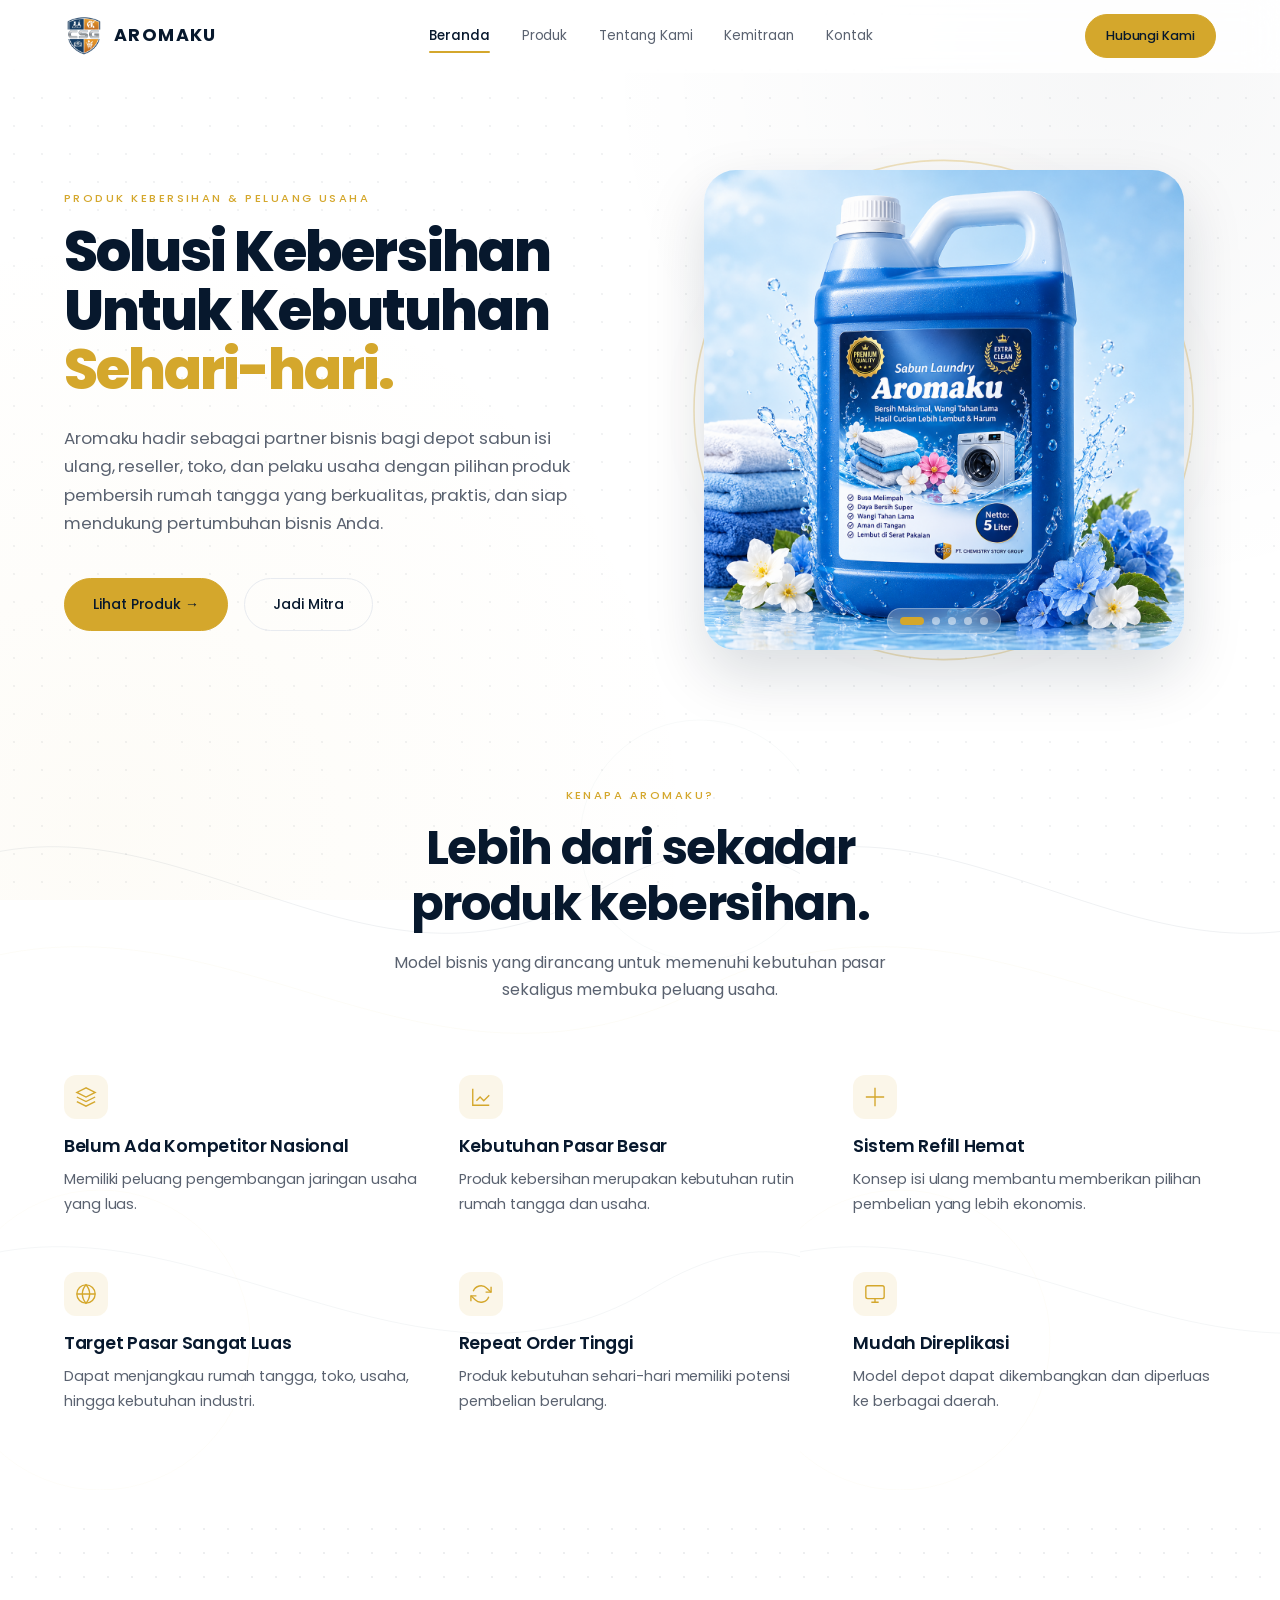
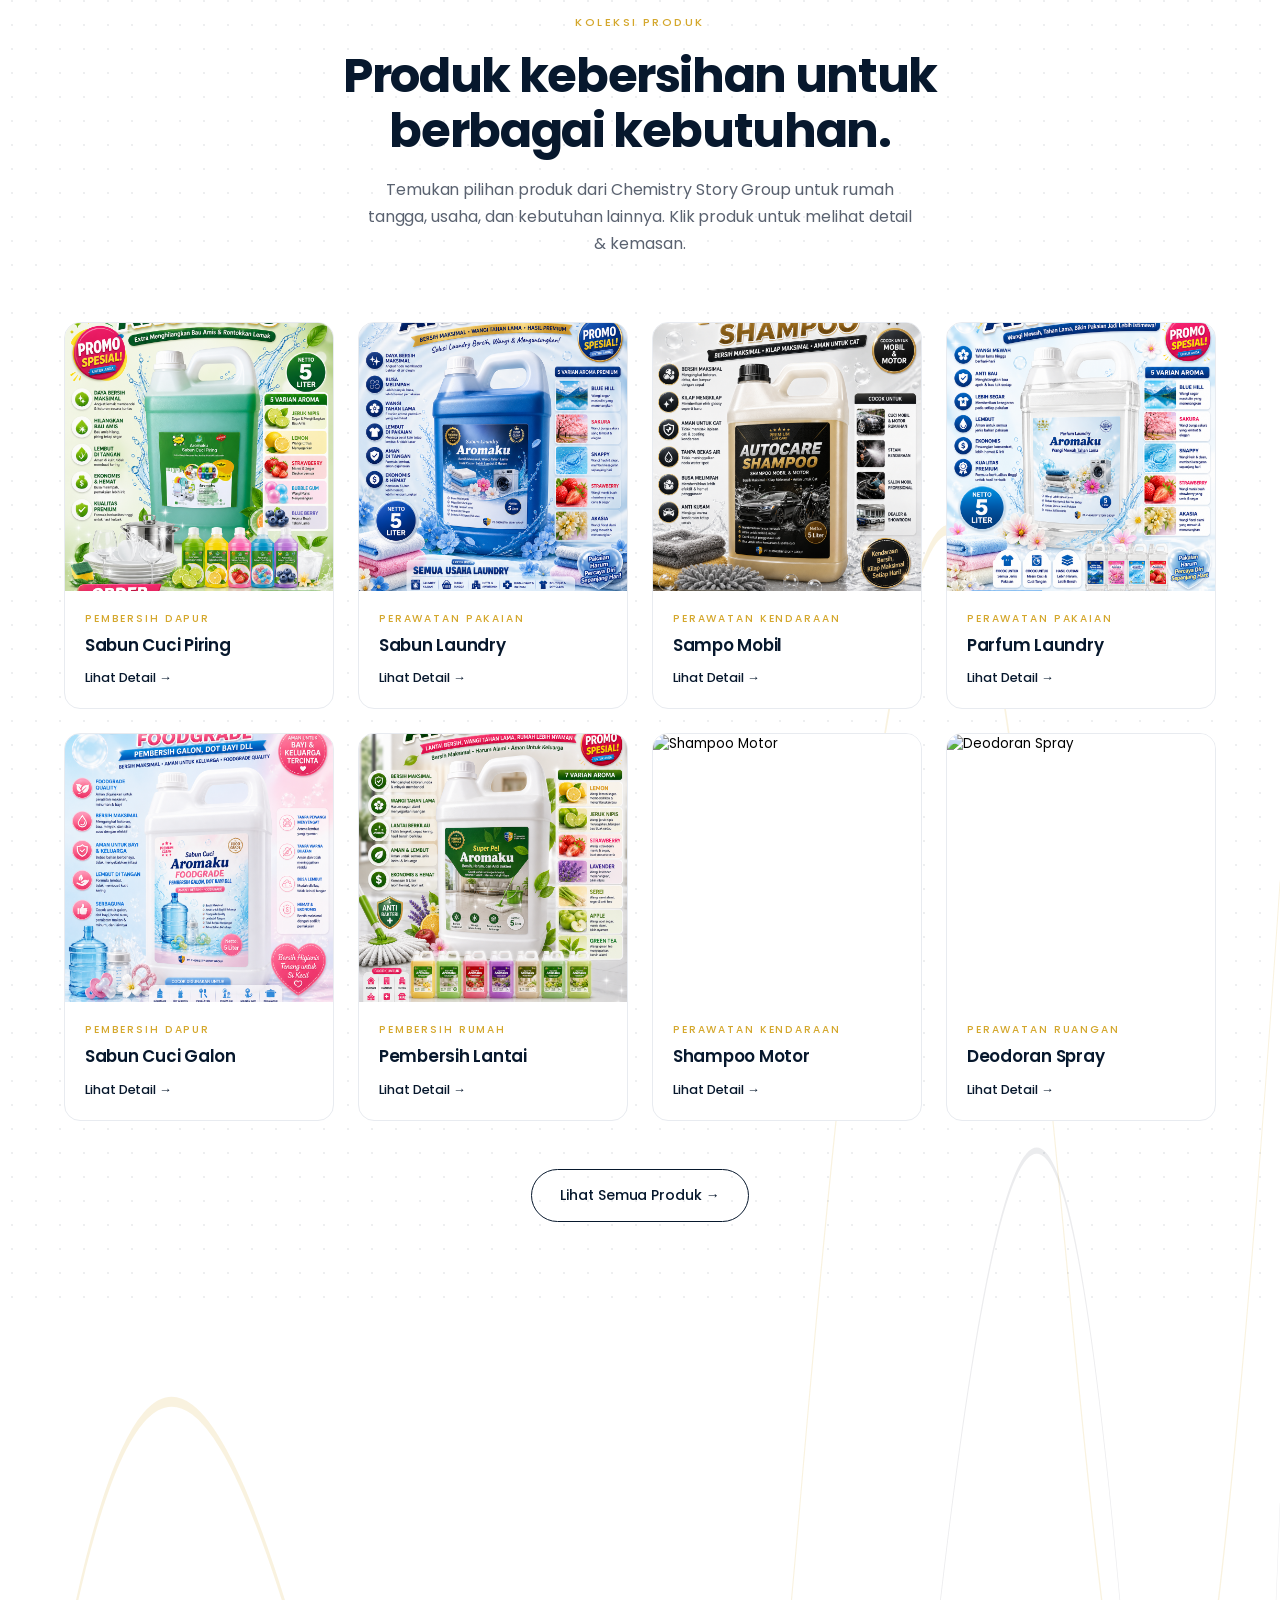
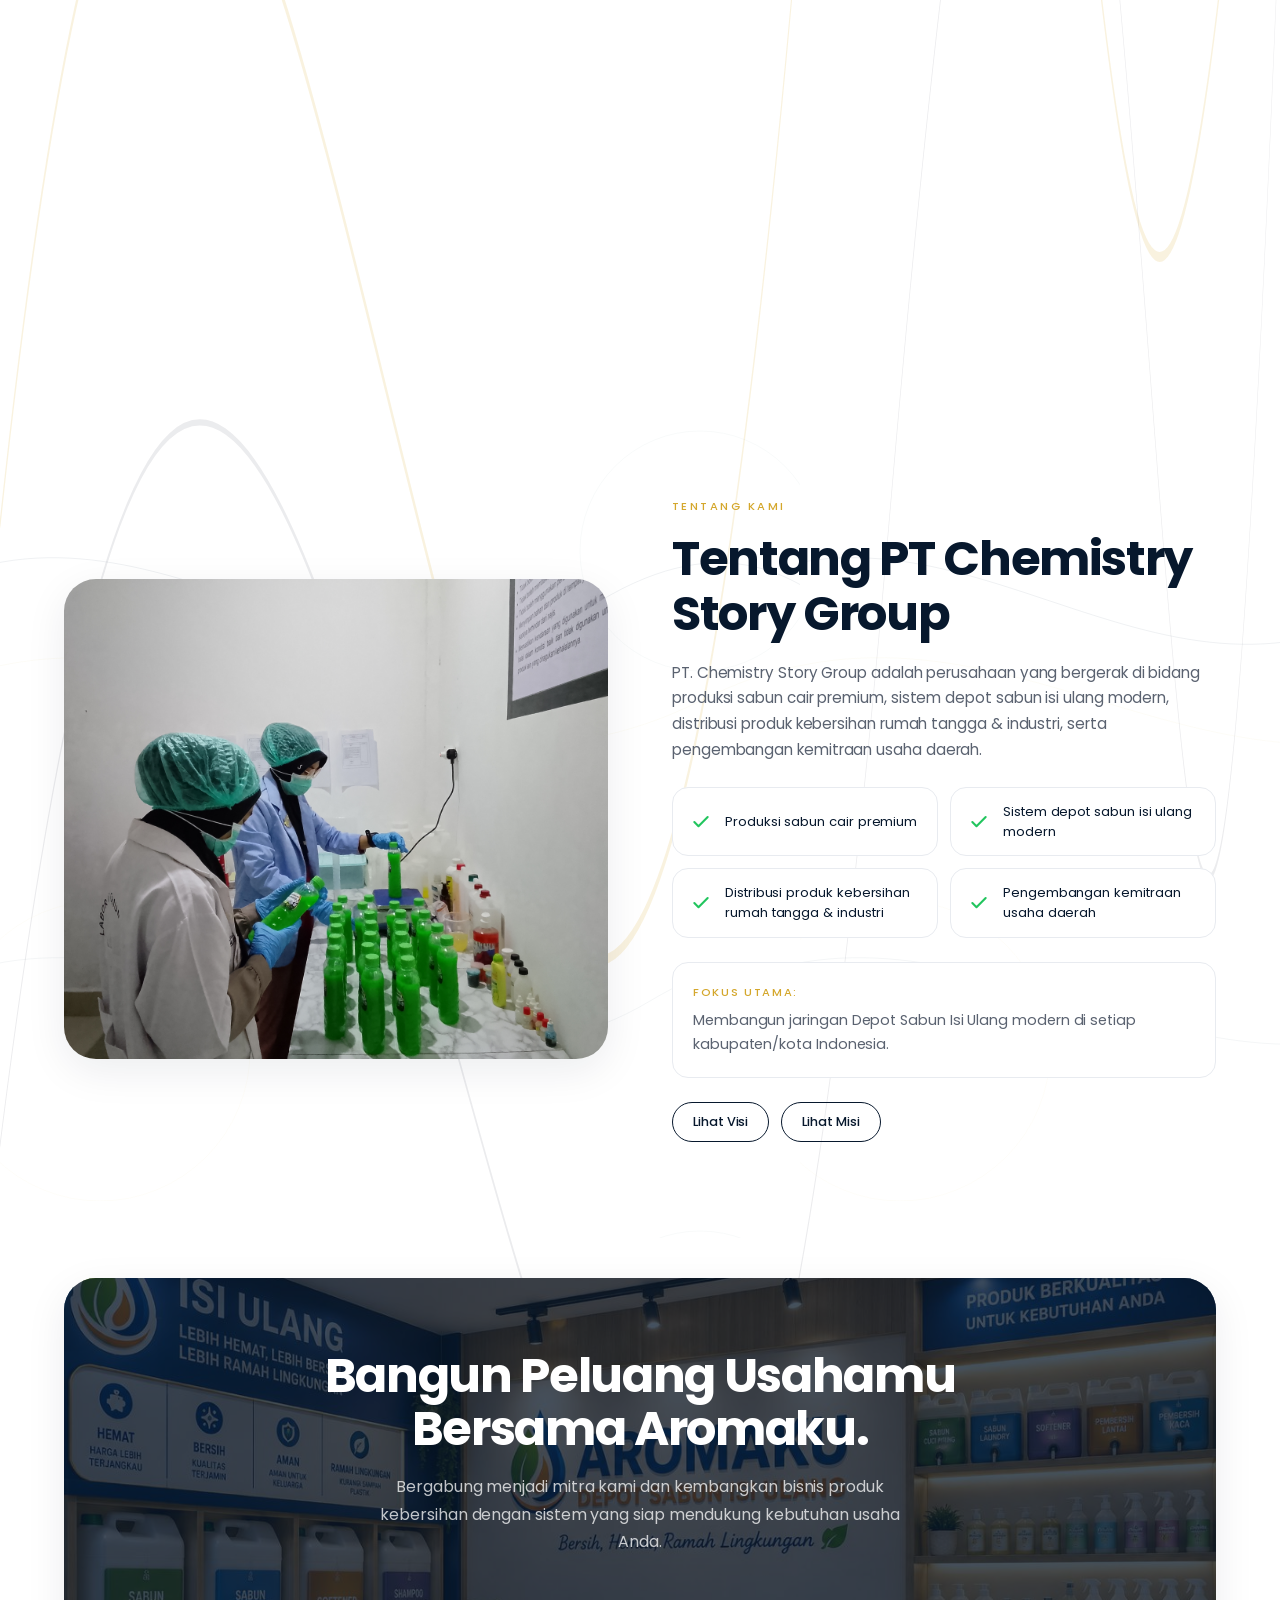
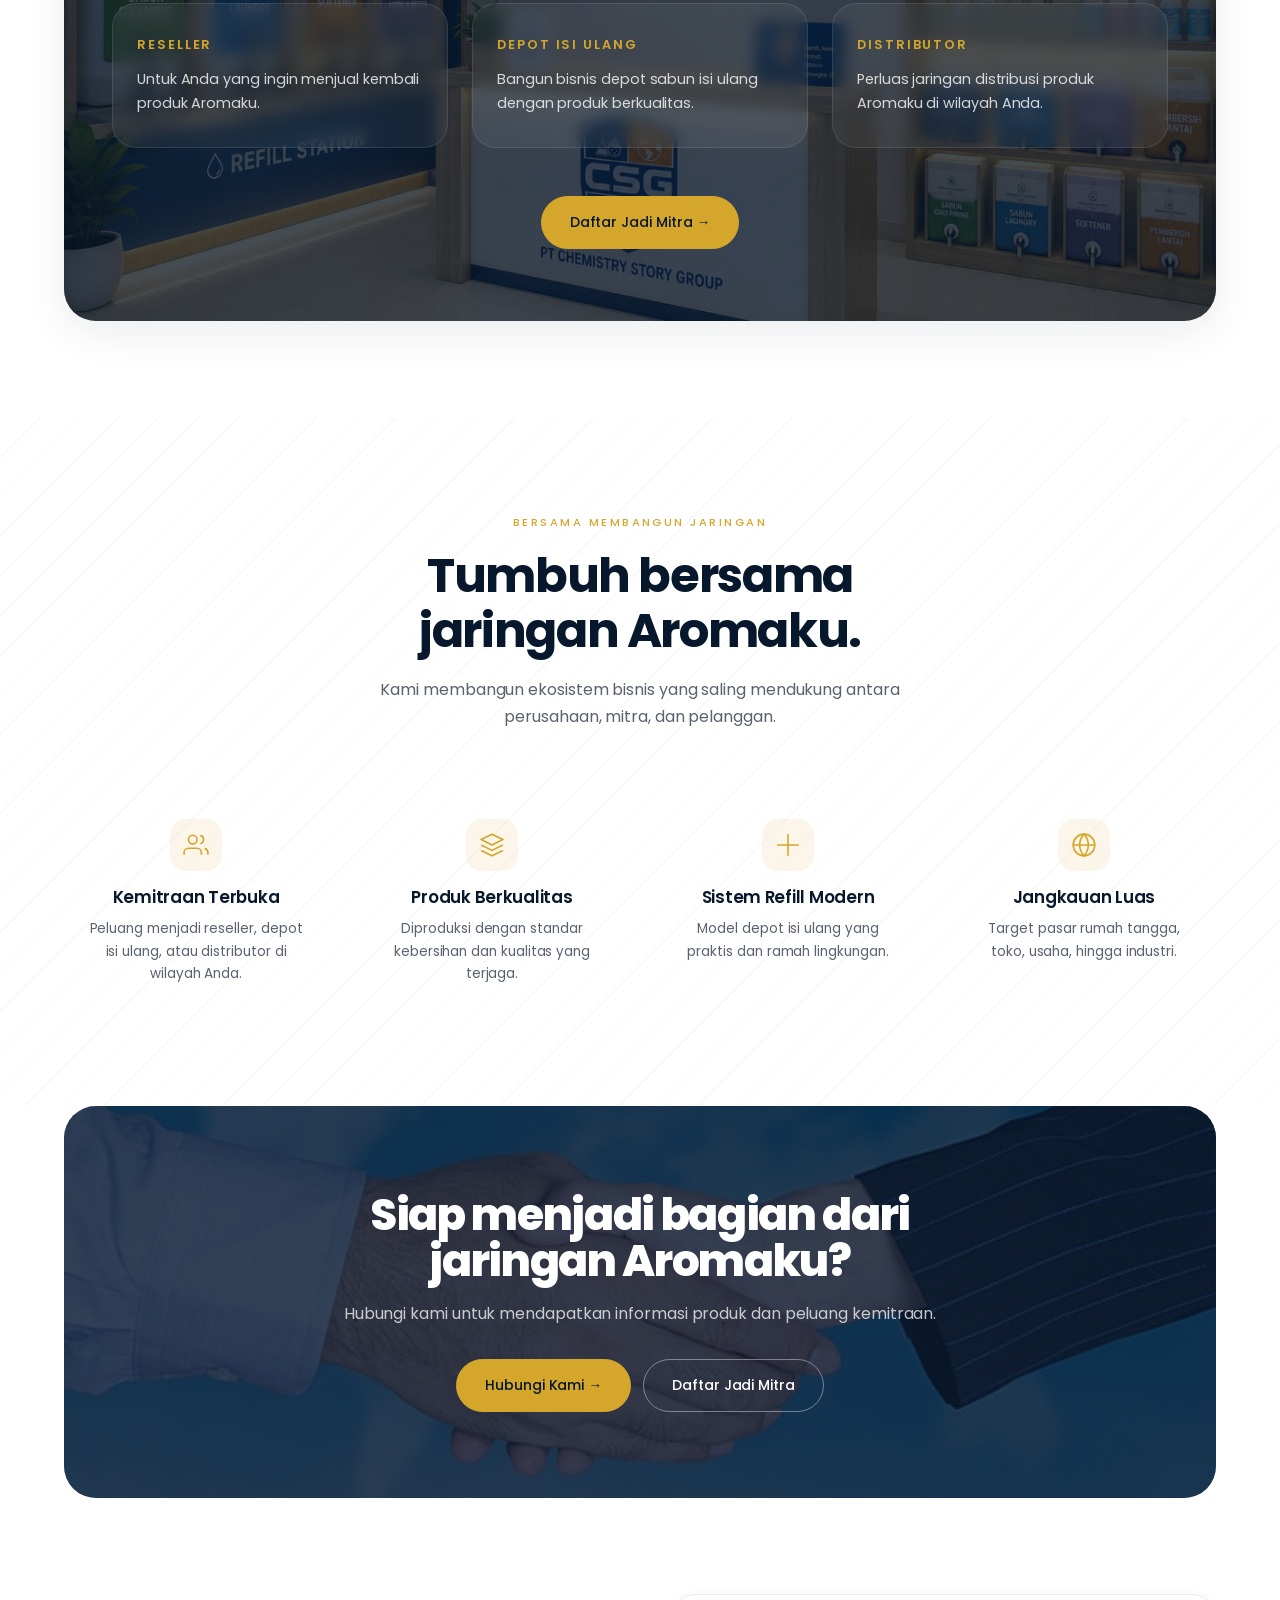
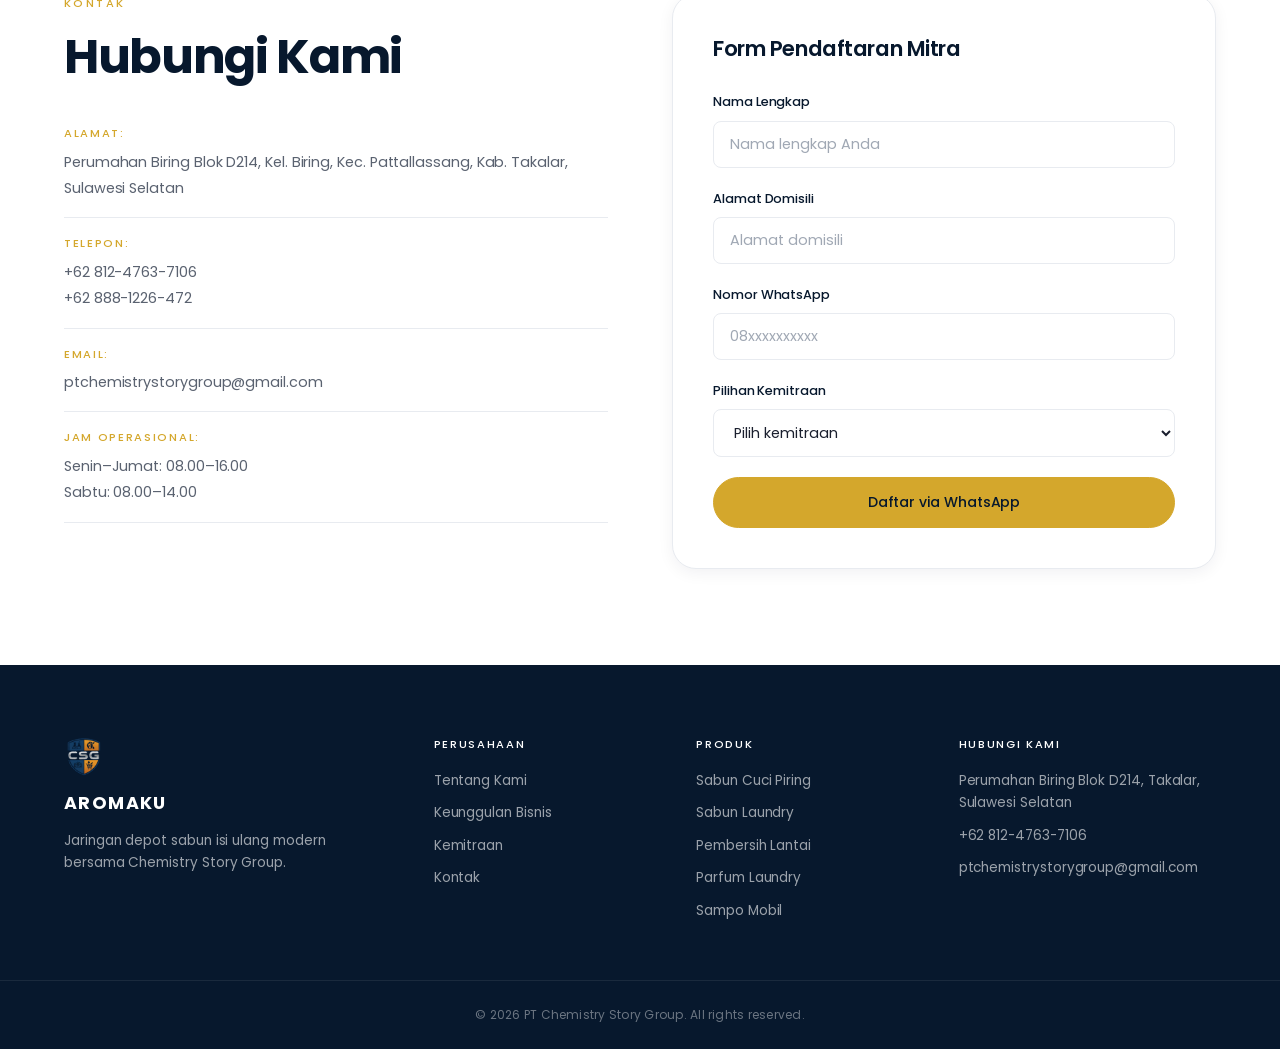
==== commit 34c9dd7f: "Update index.html" ====
--- a/index.html
+++ b/index.html
@@ -465,7 +465,7 @@
           </li>
           <li>
             <strong>Telepon:</strong>
-            <span>+62 812-4783-7108<br>+62 888-1226-472</span>
+            <span>+62 812-4763-7106<br>+62 888-1226-472</span>
           </li>
           <li>
             <strong>Email:</strong>
@@ -542,7 +542,7 @@
         <h4>Hubungi Kami</h4>
         <ul>
           <li>Perumahan Biring Blok D214, Takalar, Sulawesi Selatan</li>
-          <li><a href="https://wa.me/6281247837108" target="_blank" rel="noopener">+62 812-4783-7108</a></li>
+          <li><a href="https://wa.me/6281247637106" target="_blank" rel="noopener">+62 812-4763-7106</a></li>
           <li><a href="mailto:ptchemistrystorygroup@gmail.com">ptchemistrystorygroup@gmail.com</a></li>
         </ul>
       </div>
@@ -618,4 +618,4 @@
 
   <script src="js/main.js"></script>
 </body>
-</html>+</html>
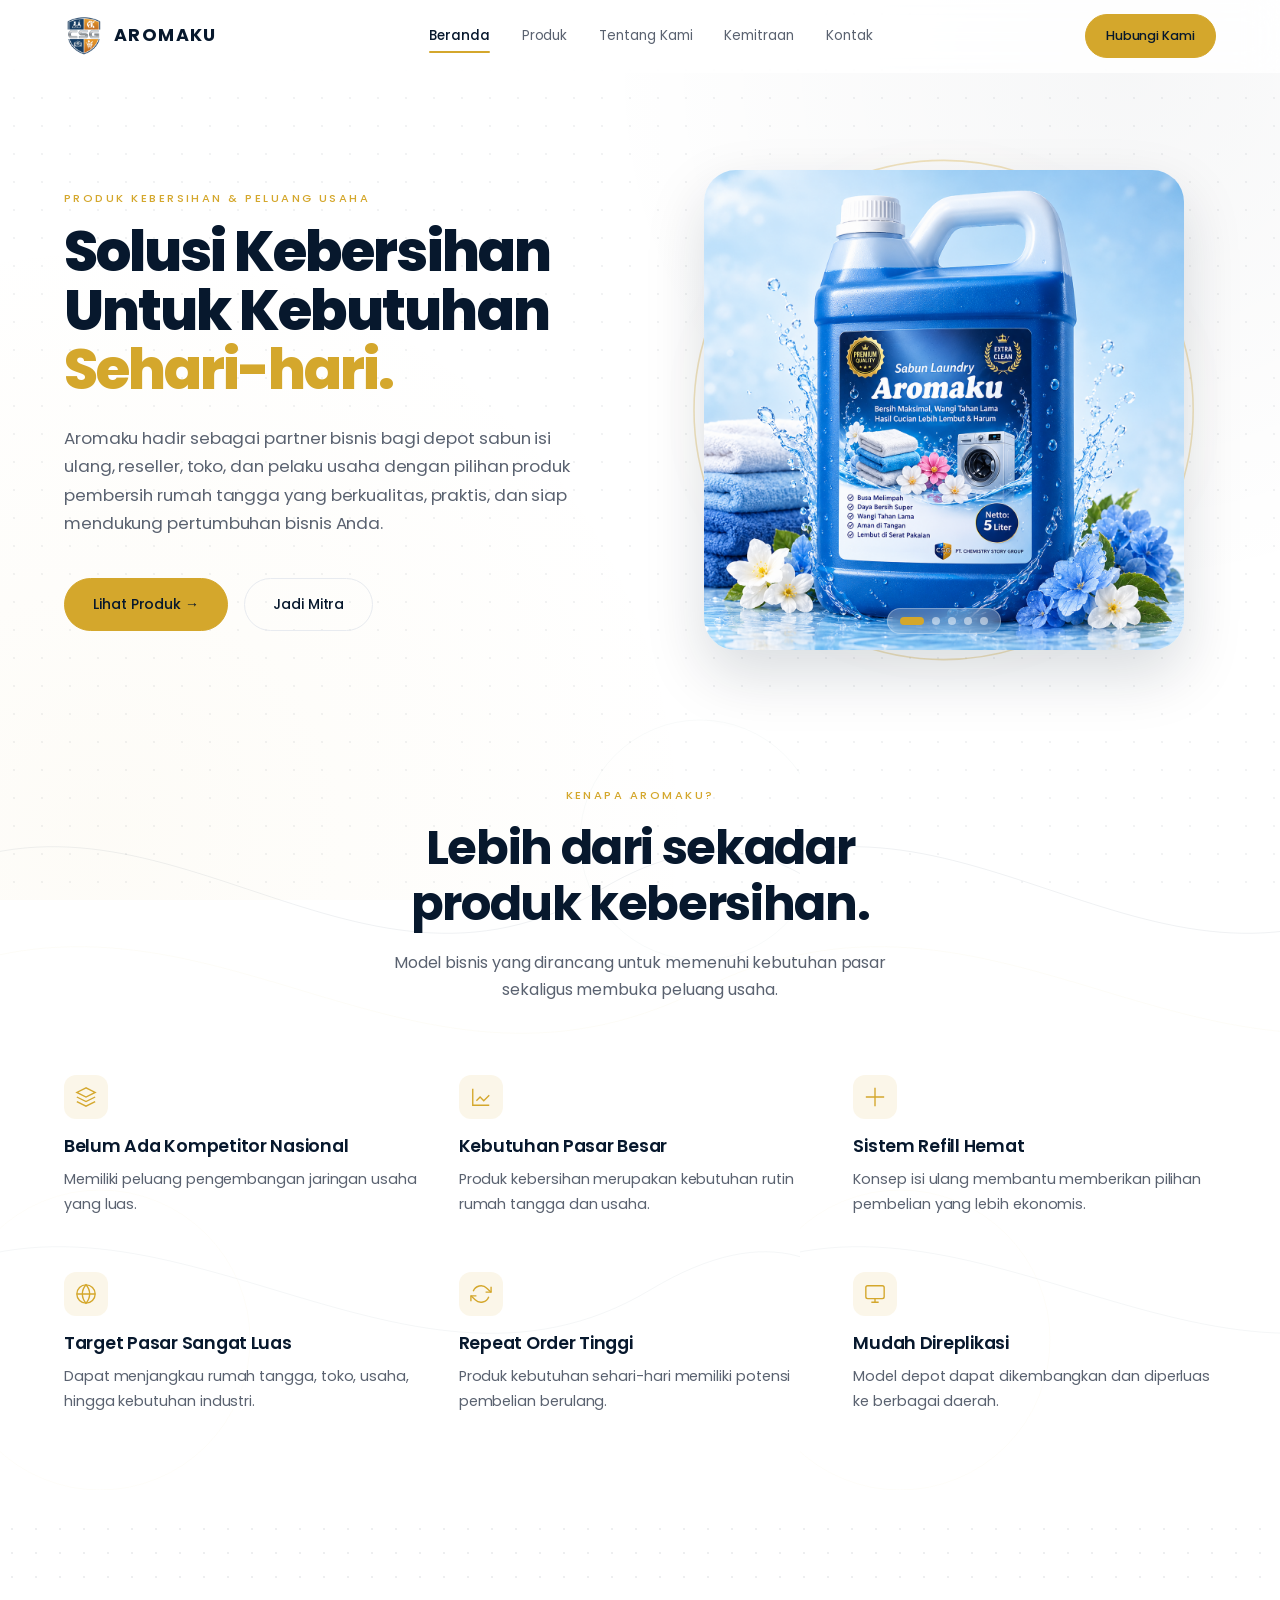
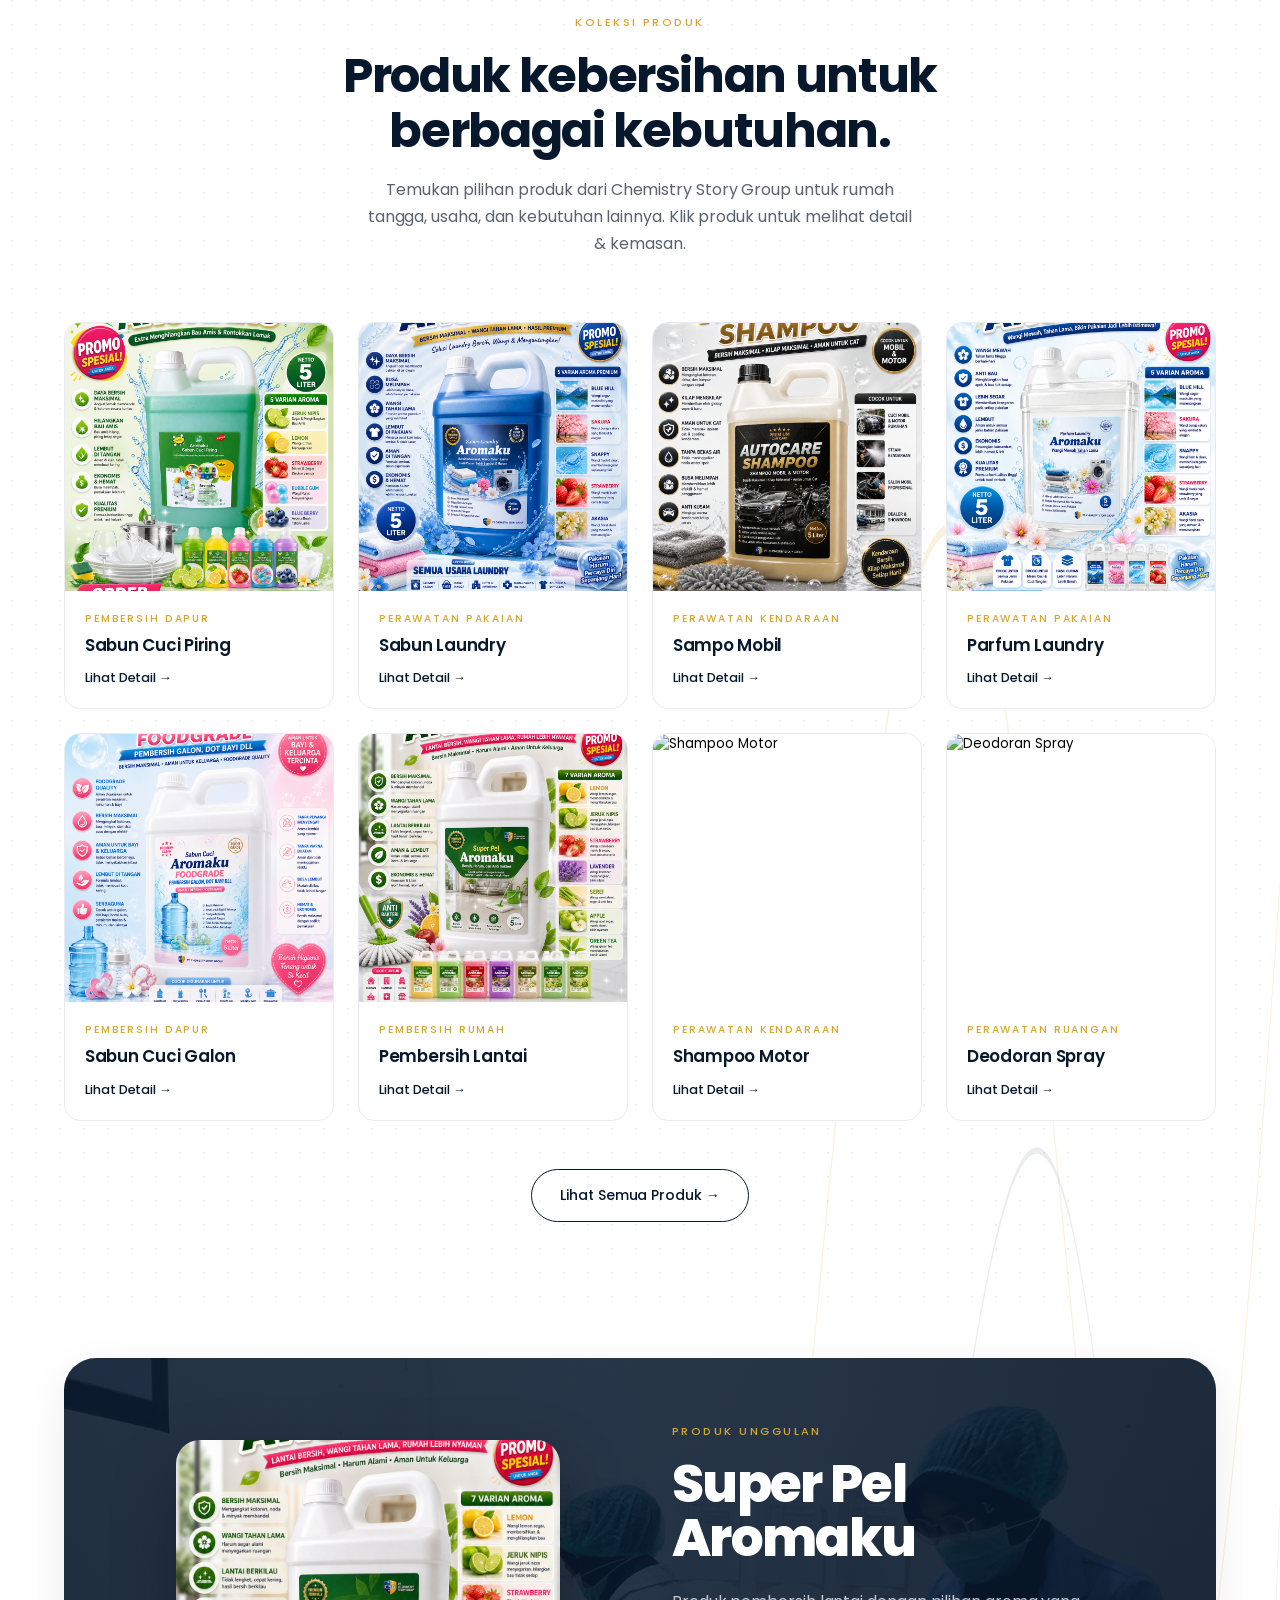
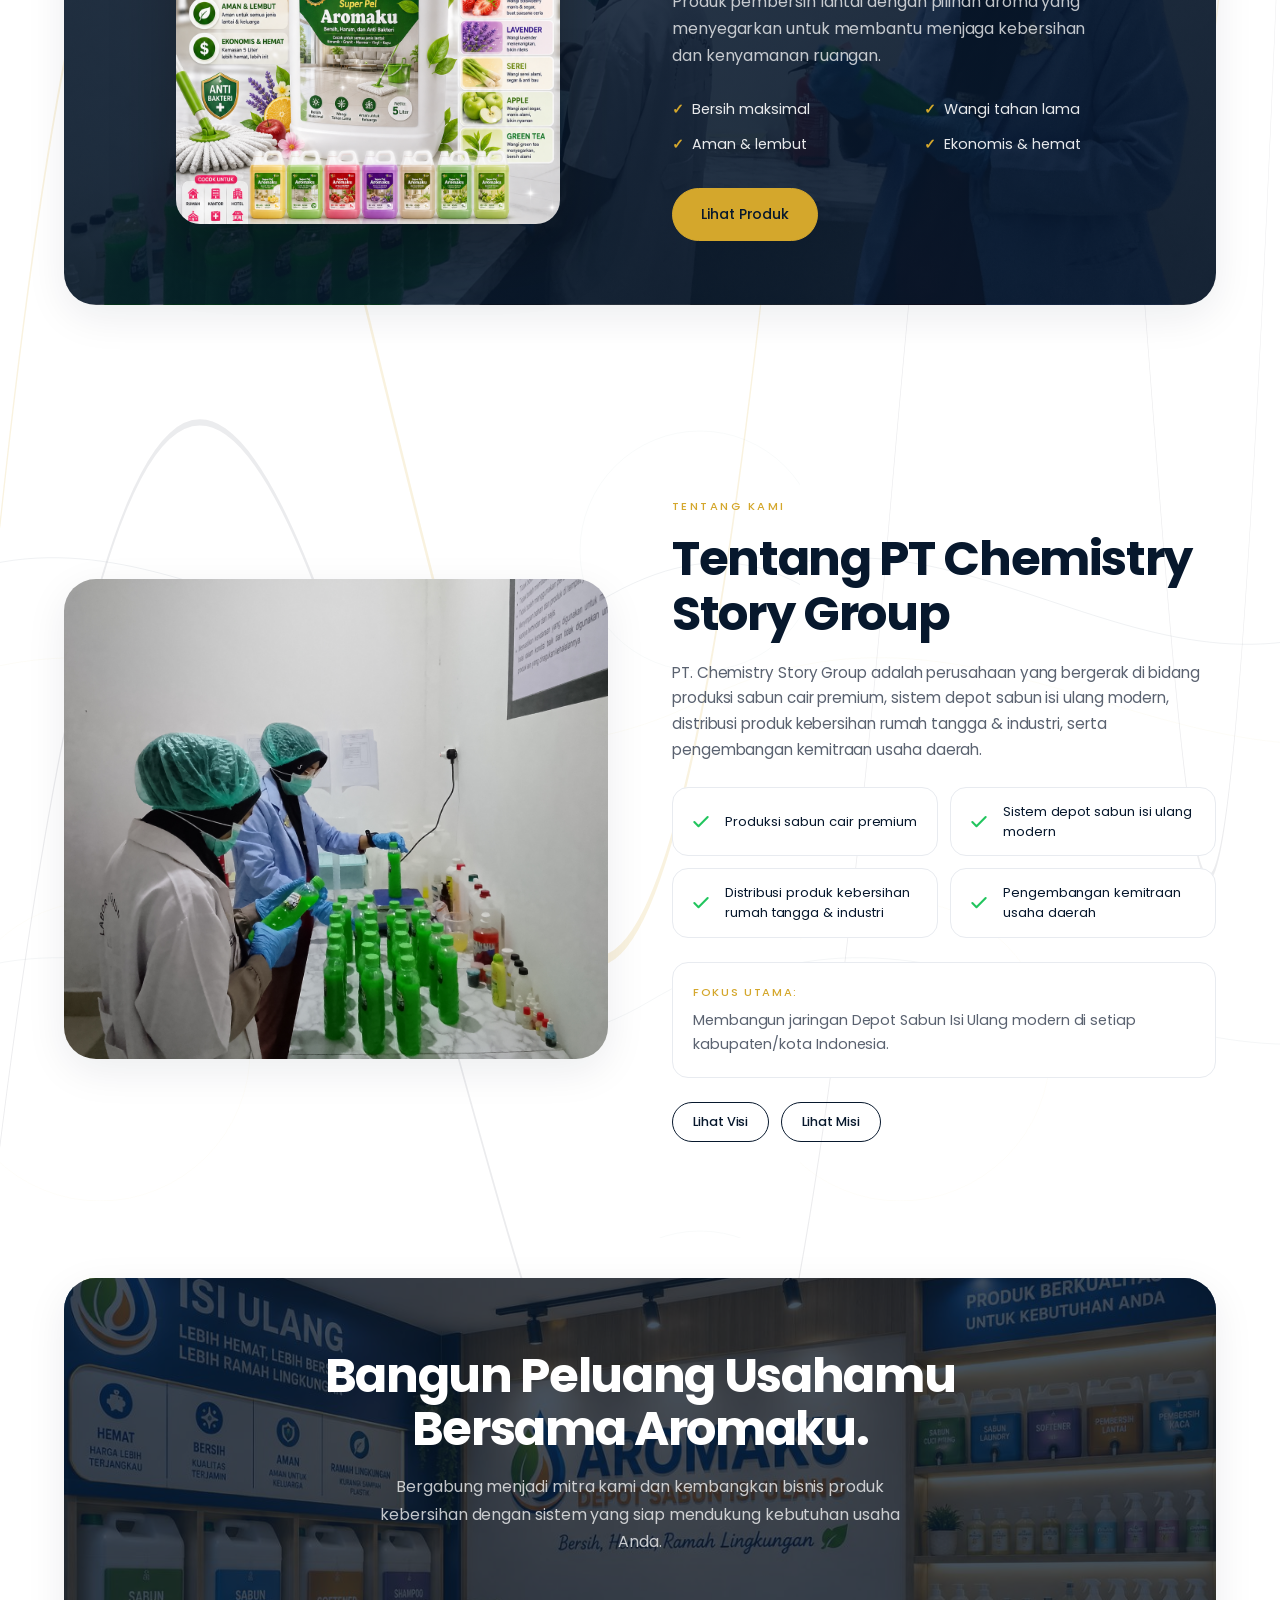
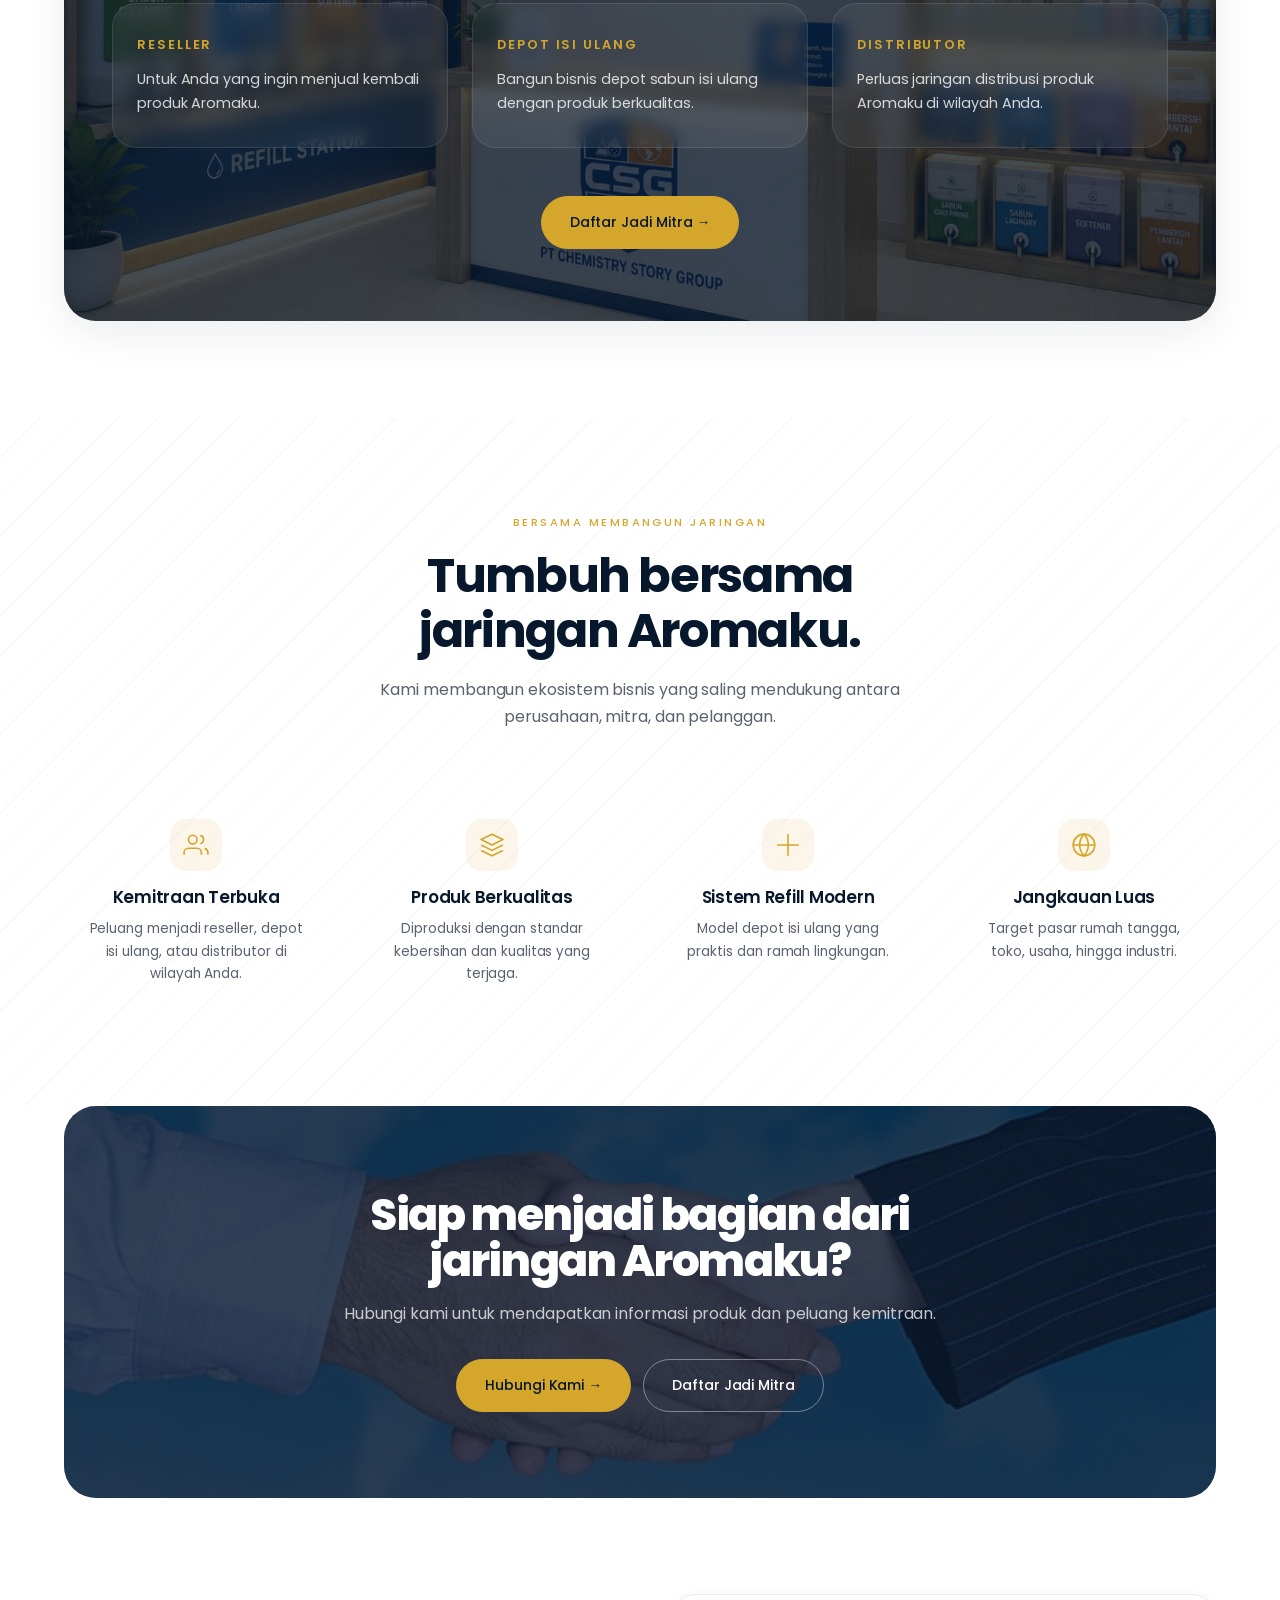
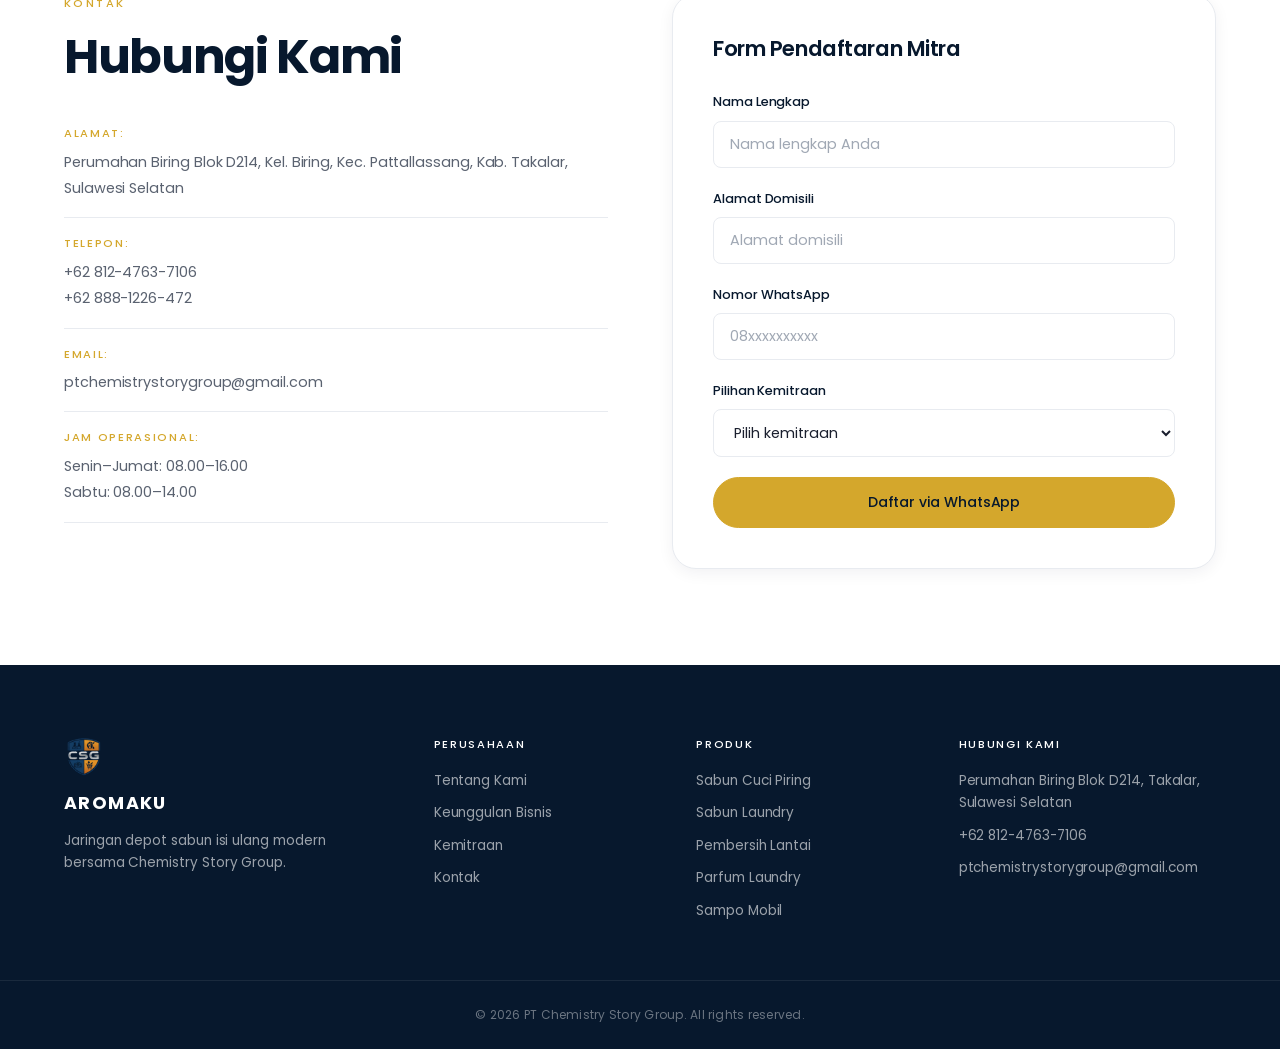
==== commit cd49d446: "Update index.html" ====
--- a/index.html
+++ b/index.html
@@ -610,7 +610,7 @@
             <div class="product-modal__packs-list" id="modalProductPack">—</div>
           </div>
 
-          <a href="kontak.html" class="btn btn--gold btn--full">Tanya via WhatsApp →</a>
+          <a href="#" id="modalProductWa" class="btn btn--gold btn--full" target="_blank" rel="noopener">Tanya via WhatsApp →</a>
         </div>
       </div>
     </div>
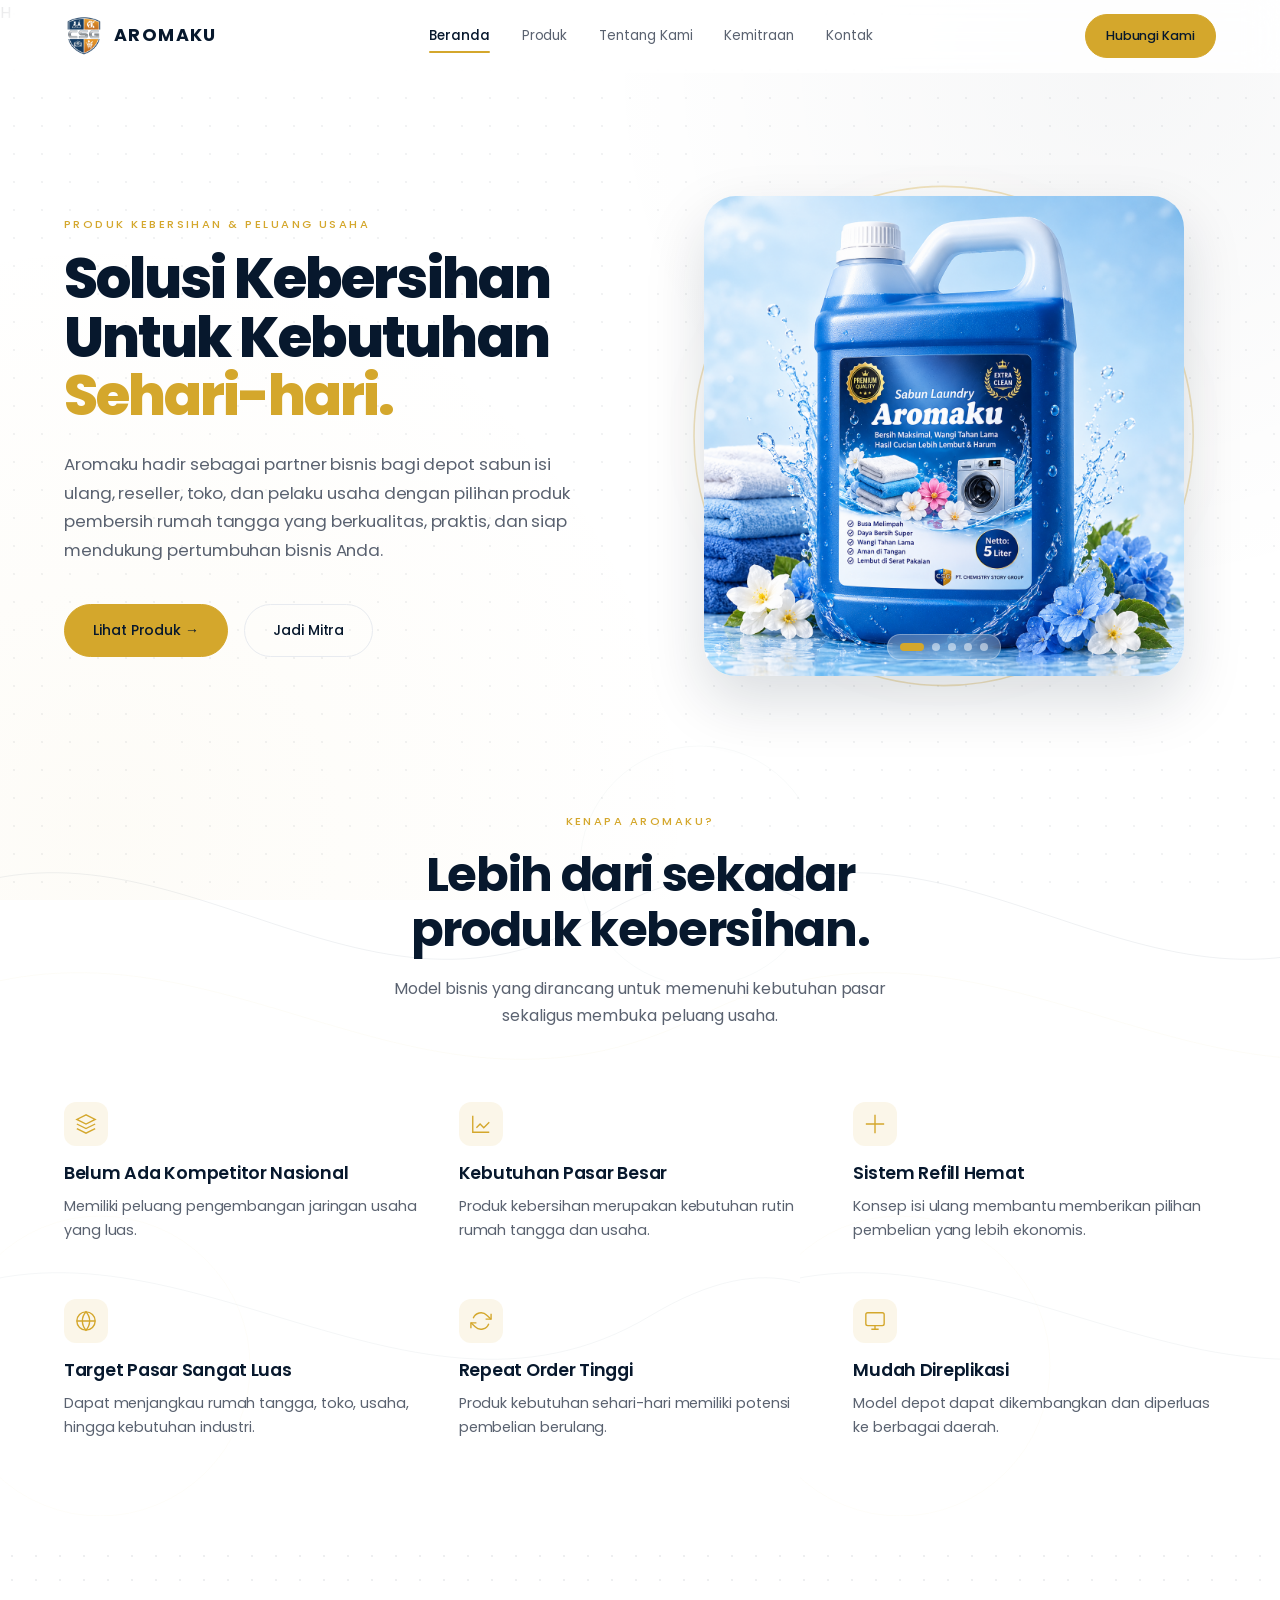
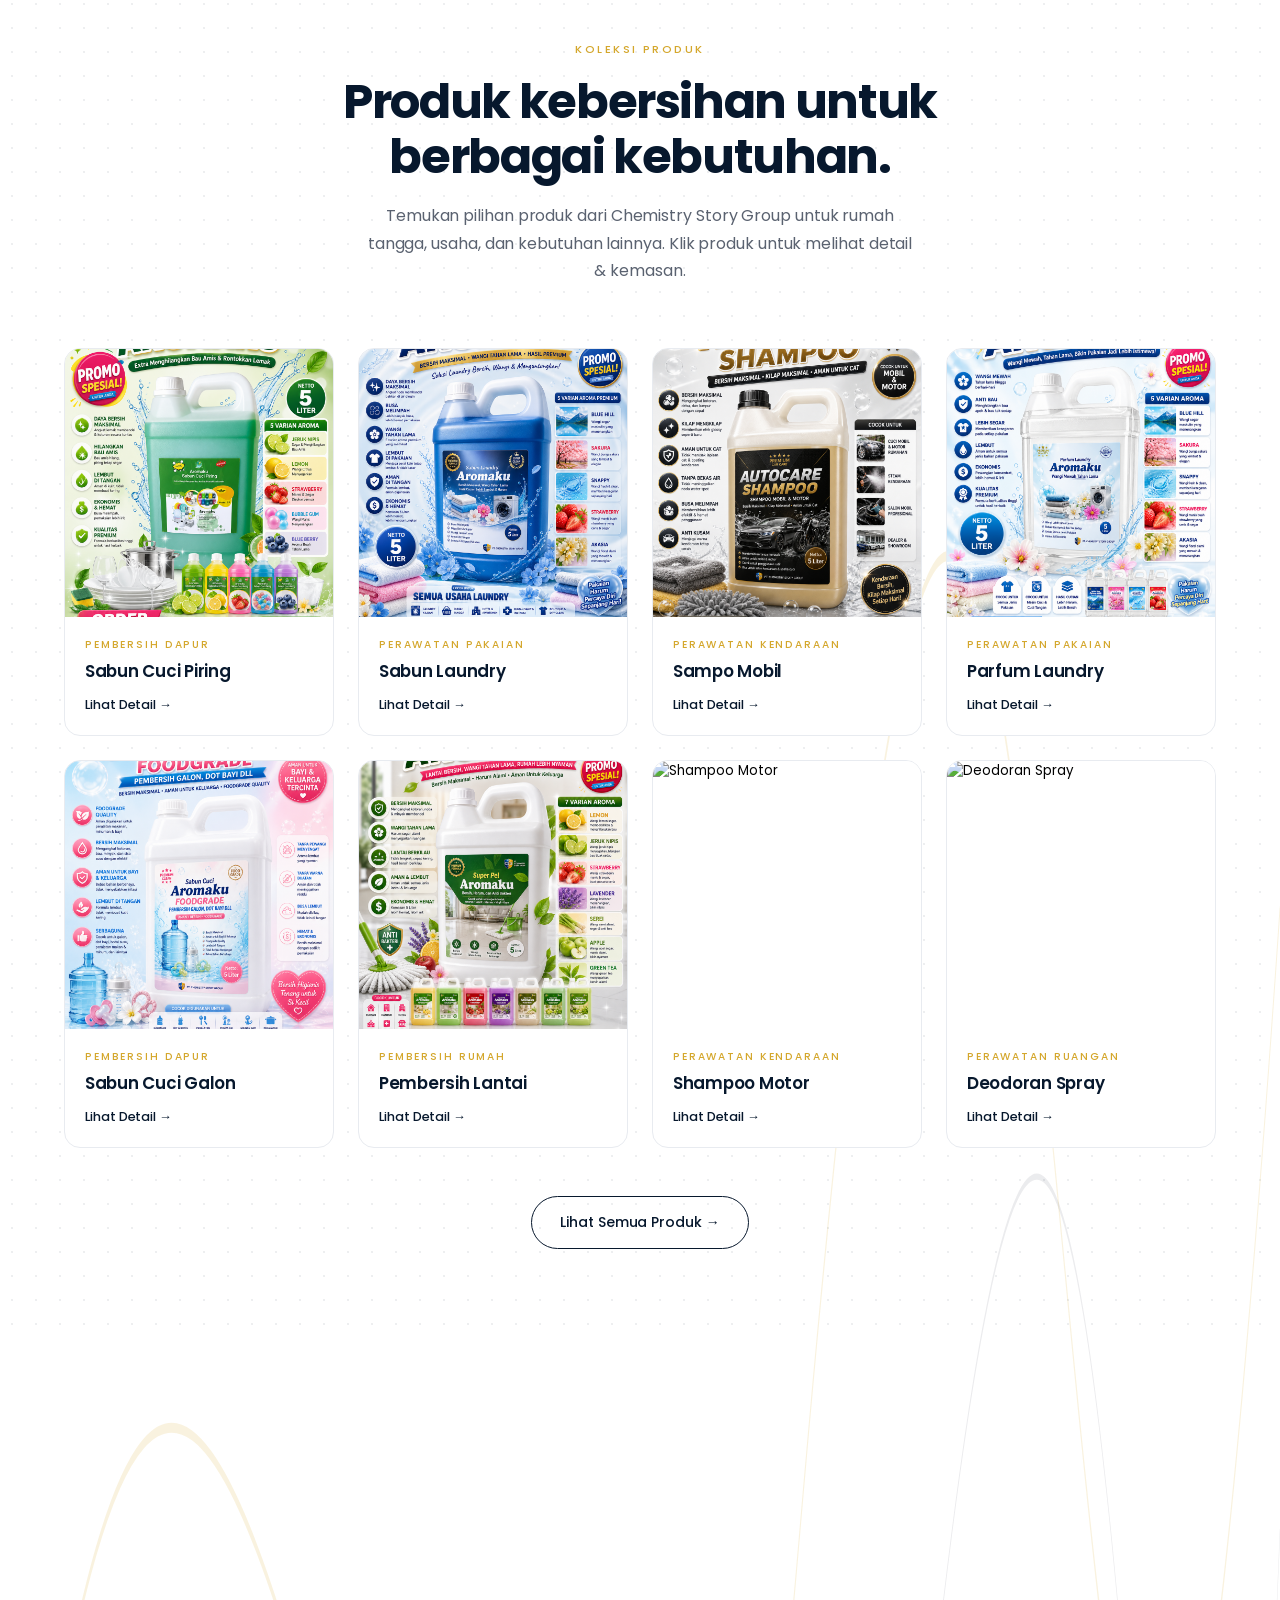
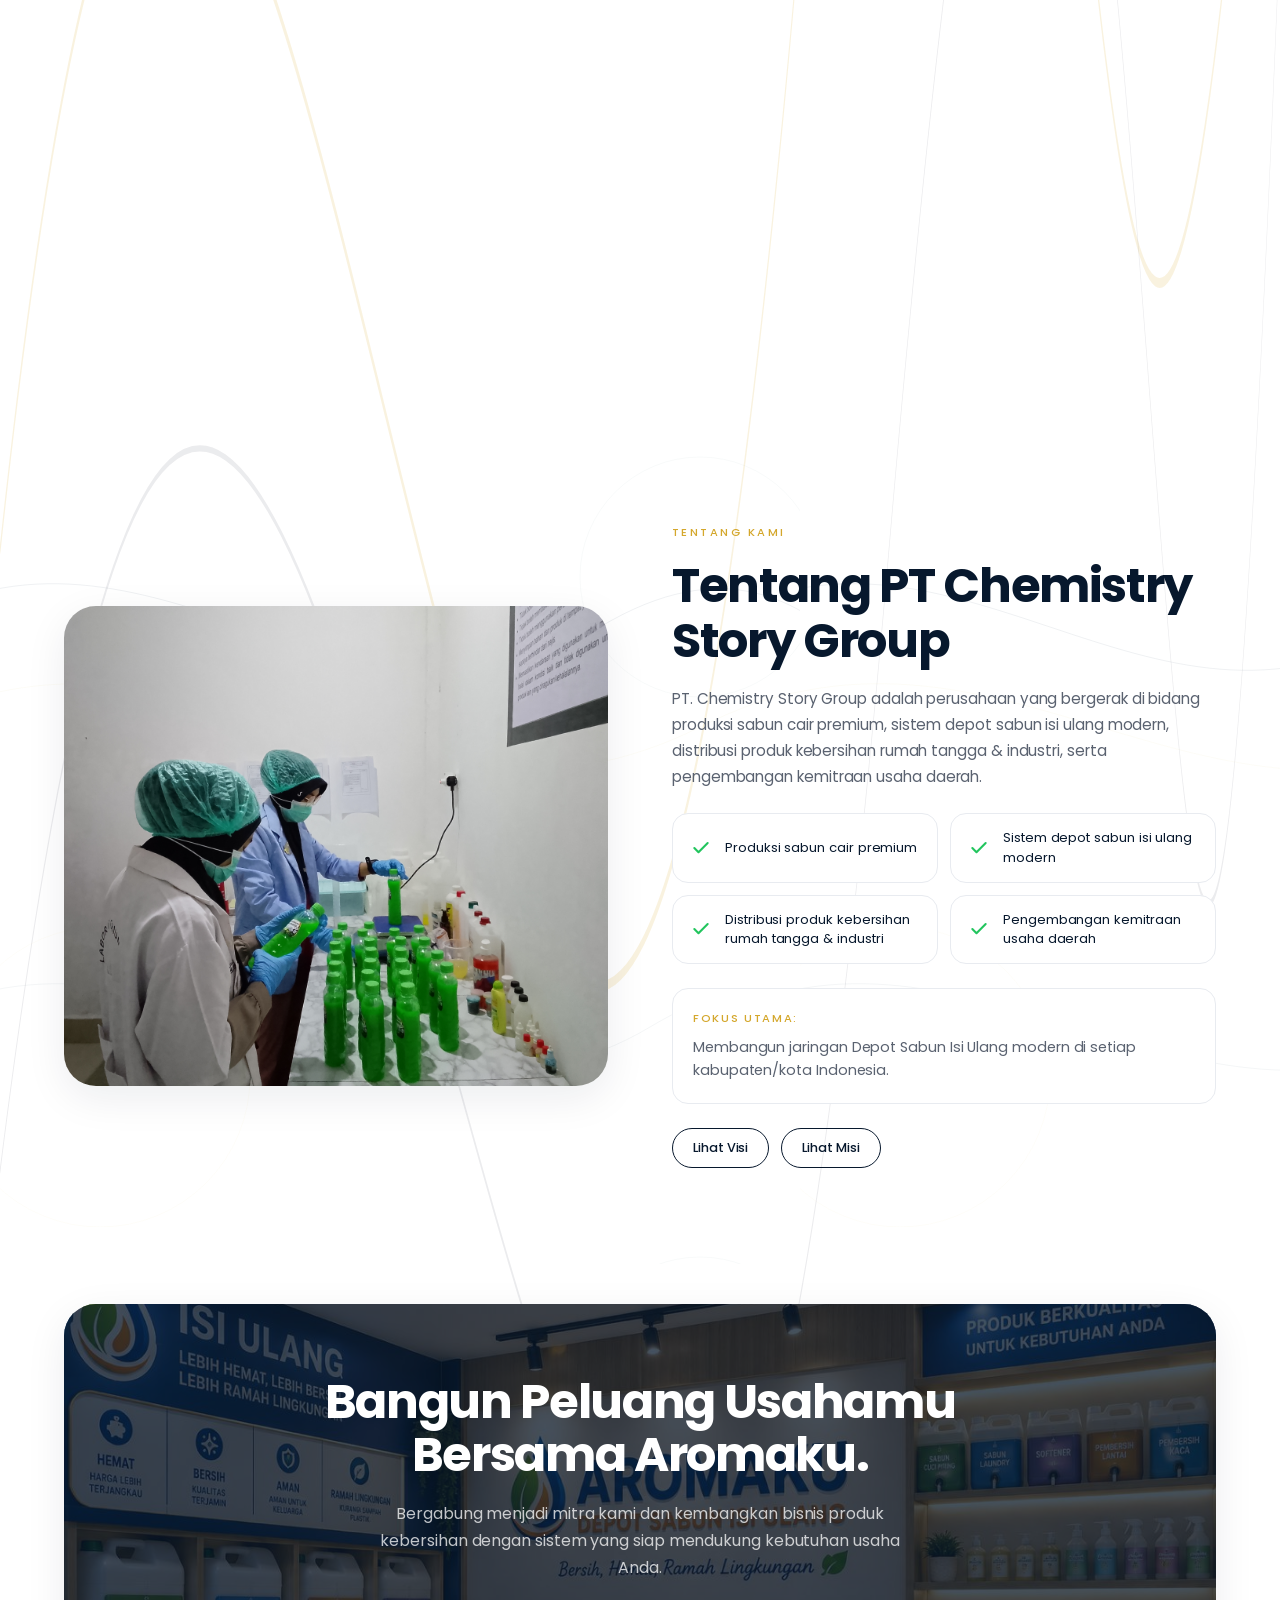
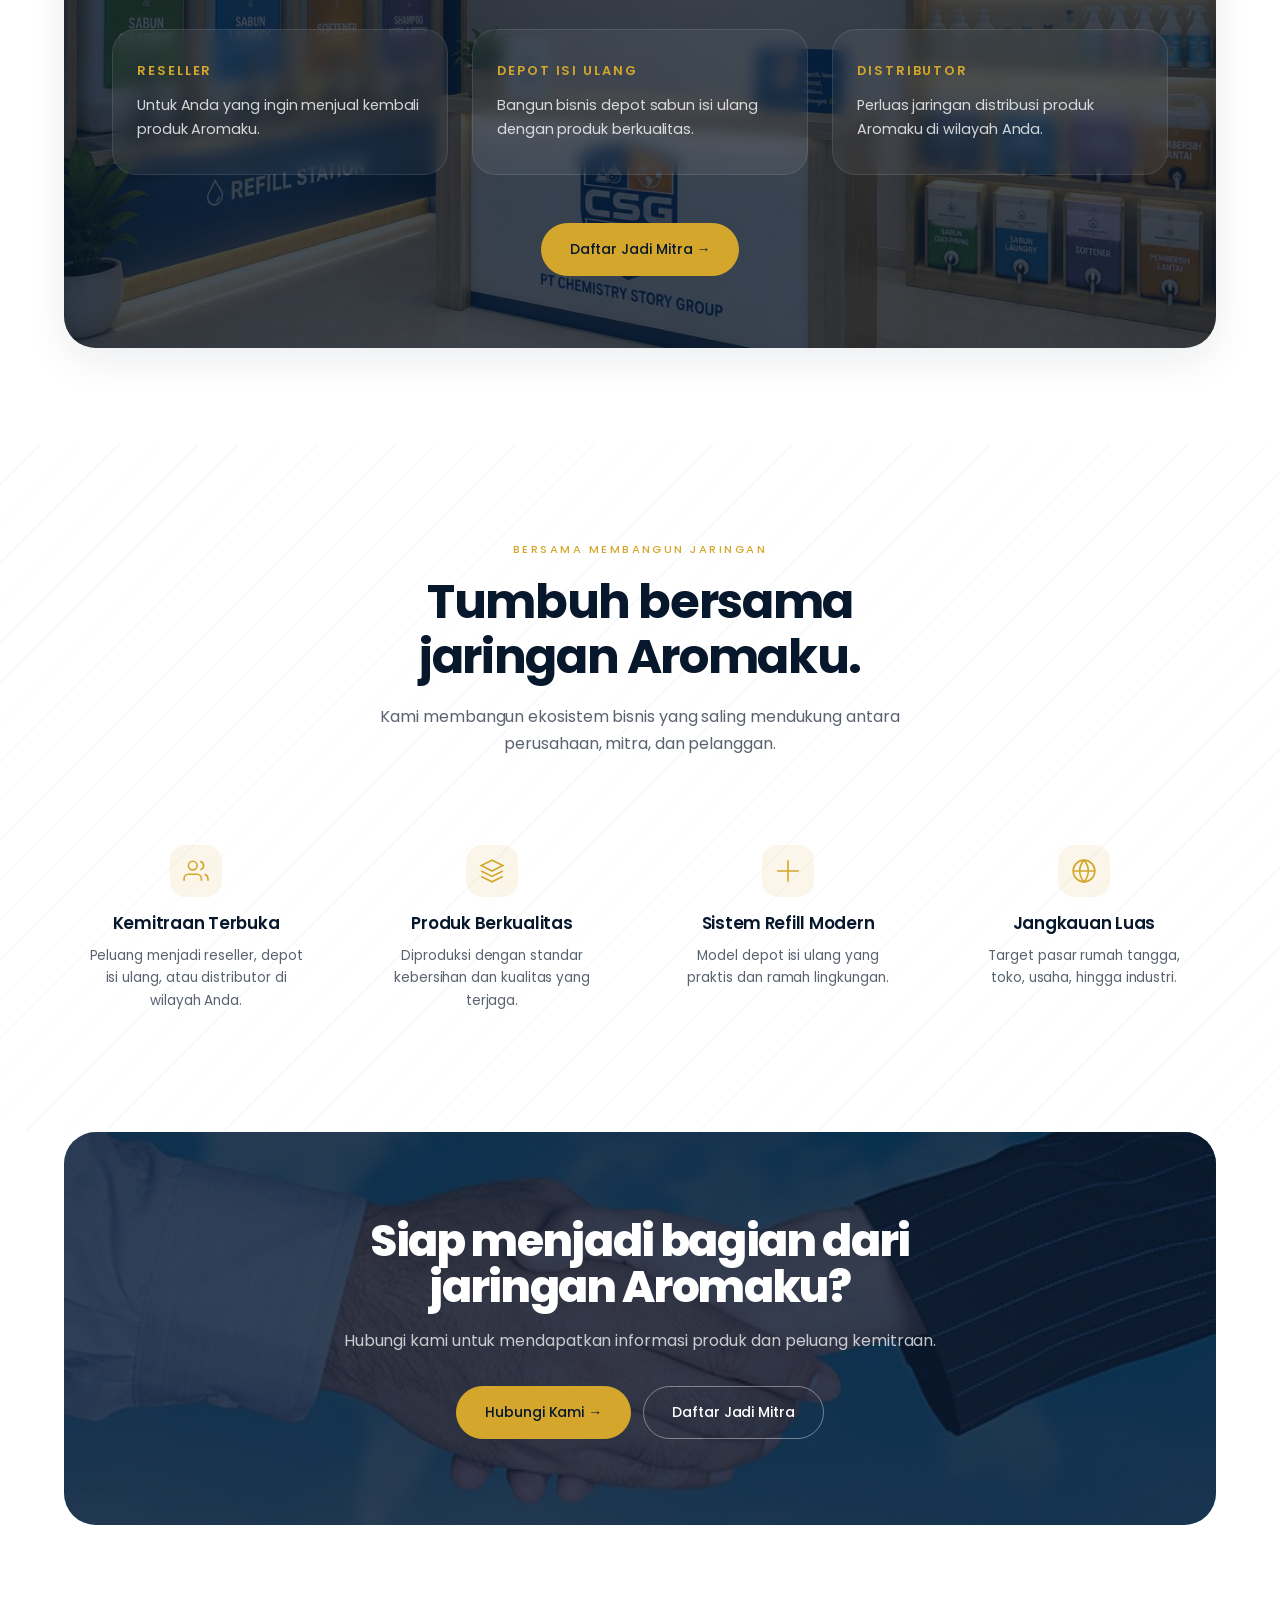
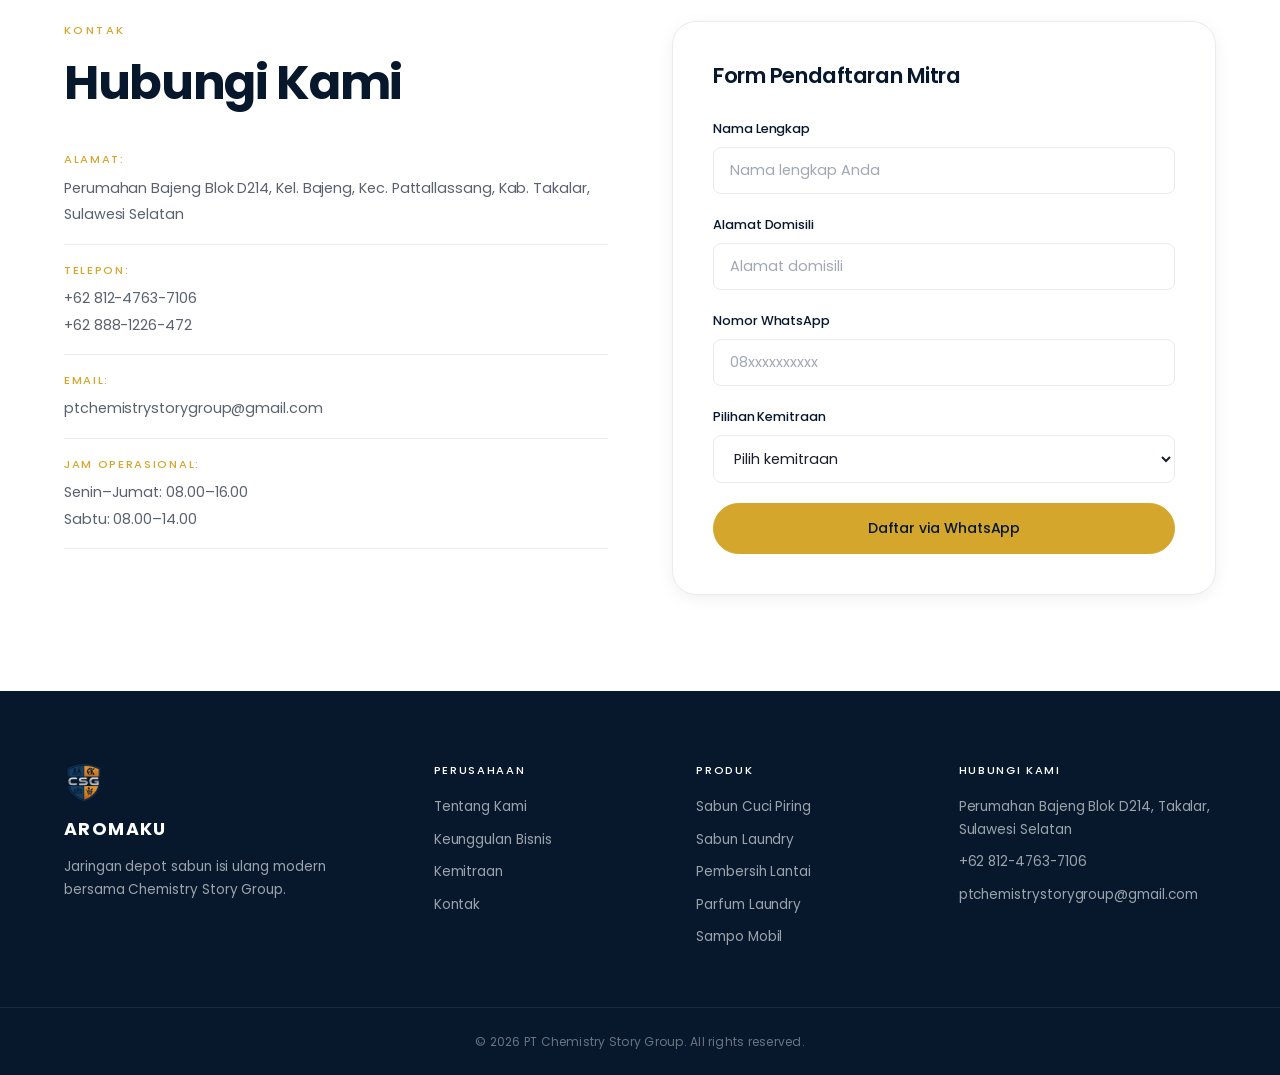
==== commit 44c65b7e: "Update index.html" ====
--- a/index.html
+++ b/index.html
@@ -9,7 +9,7 @@
   <link rel="icon" type="image/x-icon" href="assets/images/favicon.ico">
   <link rel="apple-touch-icon" href="assets/images/apple-touch-icon.png">
 
-  <link rel="preconnect" href="https://fonts.googleapis.com">
+  <link rel="preconnect" href="https://fonts.googleapis.com">H
   <link rel="preconnect" href="https://fonts.gstatic.com" crossorigin>
   <link href="https://fonts.googleapis.com/css2?family=Poppins:wght@300;400;500;600;700;800&display=swap" rel="stylesheet">
   
@@ -461,7 +461,7 @@
         <ul class="contact__list">
           <li>
             <strong>Alamat:</strong>
-            <span>Perumahan Biring Blok D214, Kel. Biring, Kec. Pattallassang, Kab. Takalar, Sulawesi Selatan</span>
+            <span>Perumahan Bajeng Blok D214, Kel. Bajeng, Kec. Pattallassang, Kab. Takalar, Sulawesi Selatan</span>
           </li>
           <li>
             <strong>Telepon:</strong>
@@ -541,7 +541,7 @@
       <div class="footer__col">
         <h4>Hubungi Kami</h4>
         <ul>
-          <li>Perumahan Biring Blok D214, Takalar, Sulawesi Selatan</li>
+          <li>Perumahan Bajeng Blok D214, Takalar, Sulawesi Selatan</li>
           <li><a href="https://wa.me/6281247637106" target="_blank" rel="noopener">+62 812-4763-7106</a></li>
           <li><a href="mailto:ptchemistrystorygroup@gmail.com">ptchemistrystorygroup@gmail.com</a></li>
         </ul>
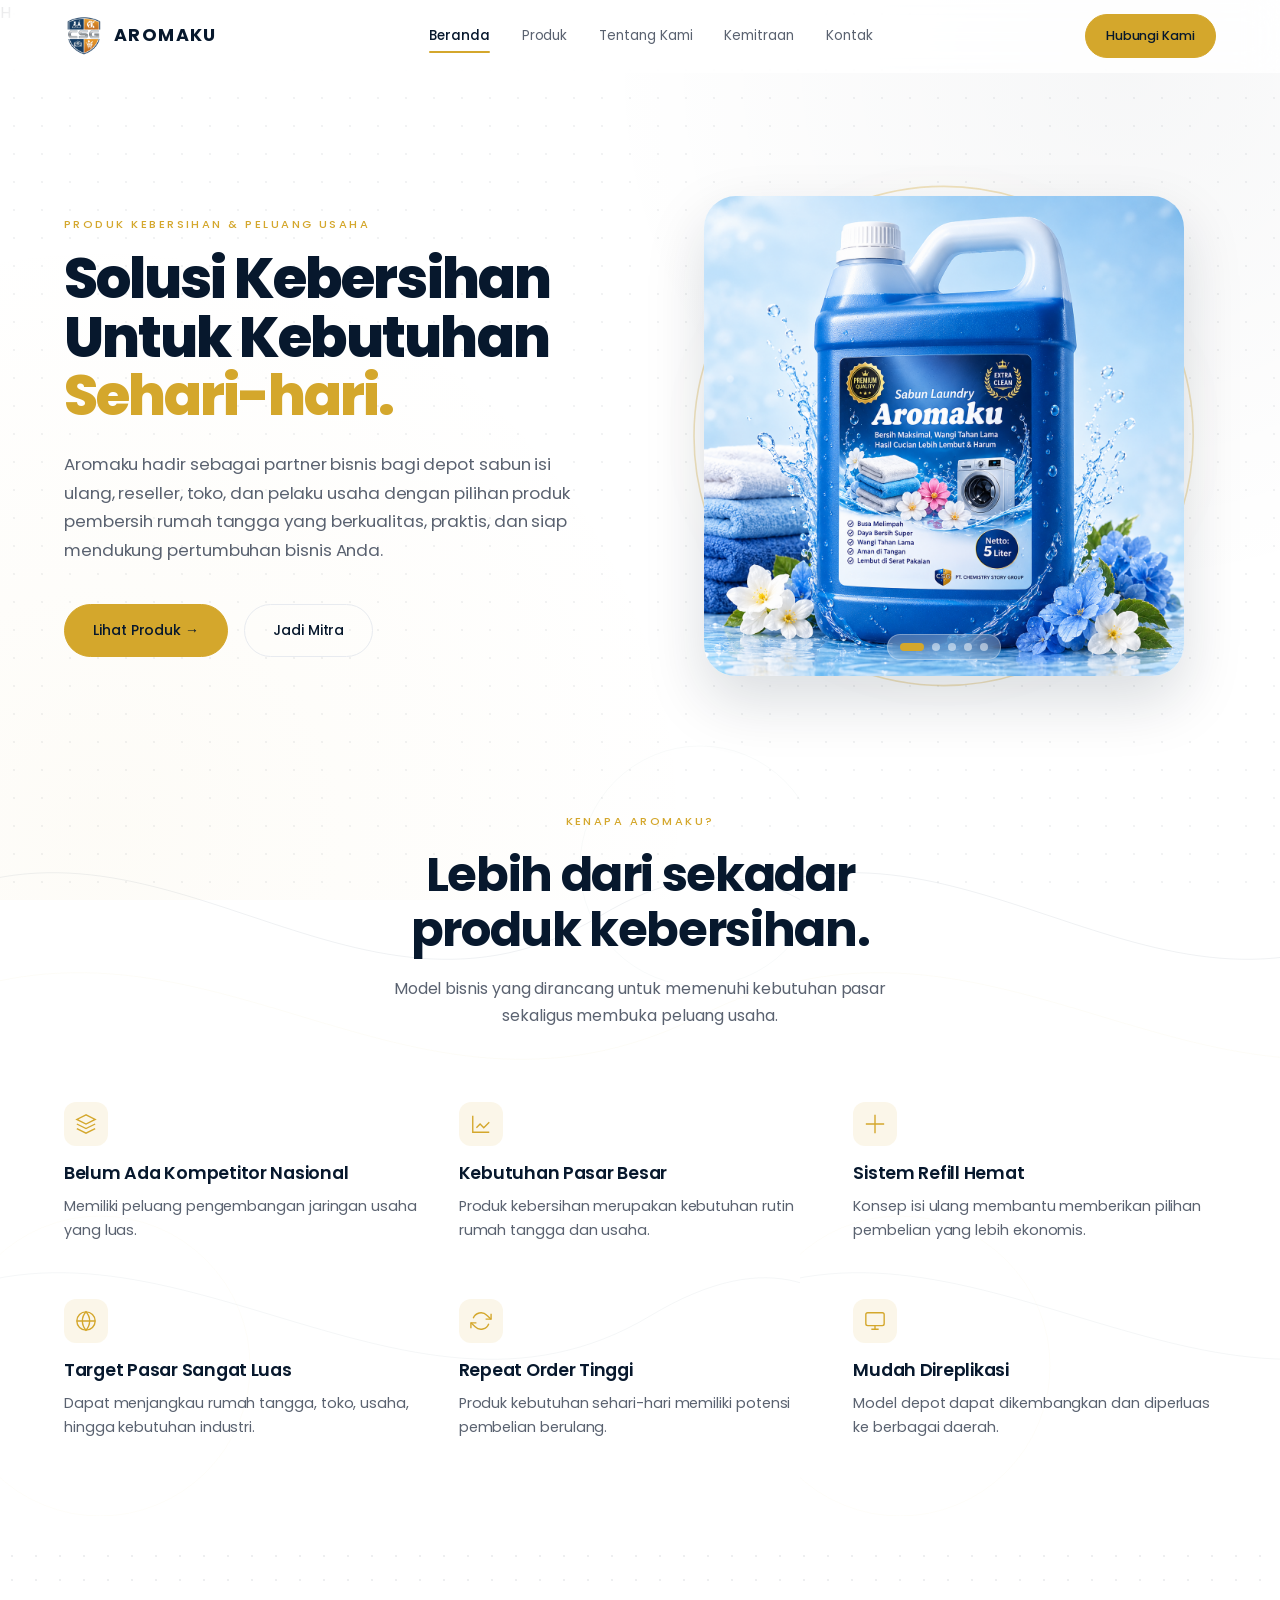
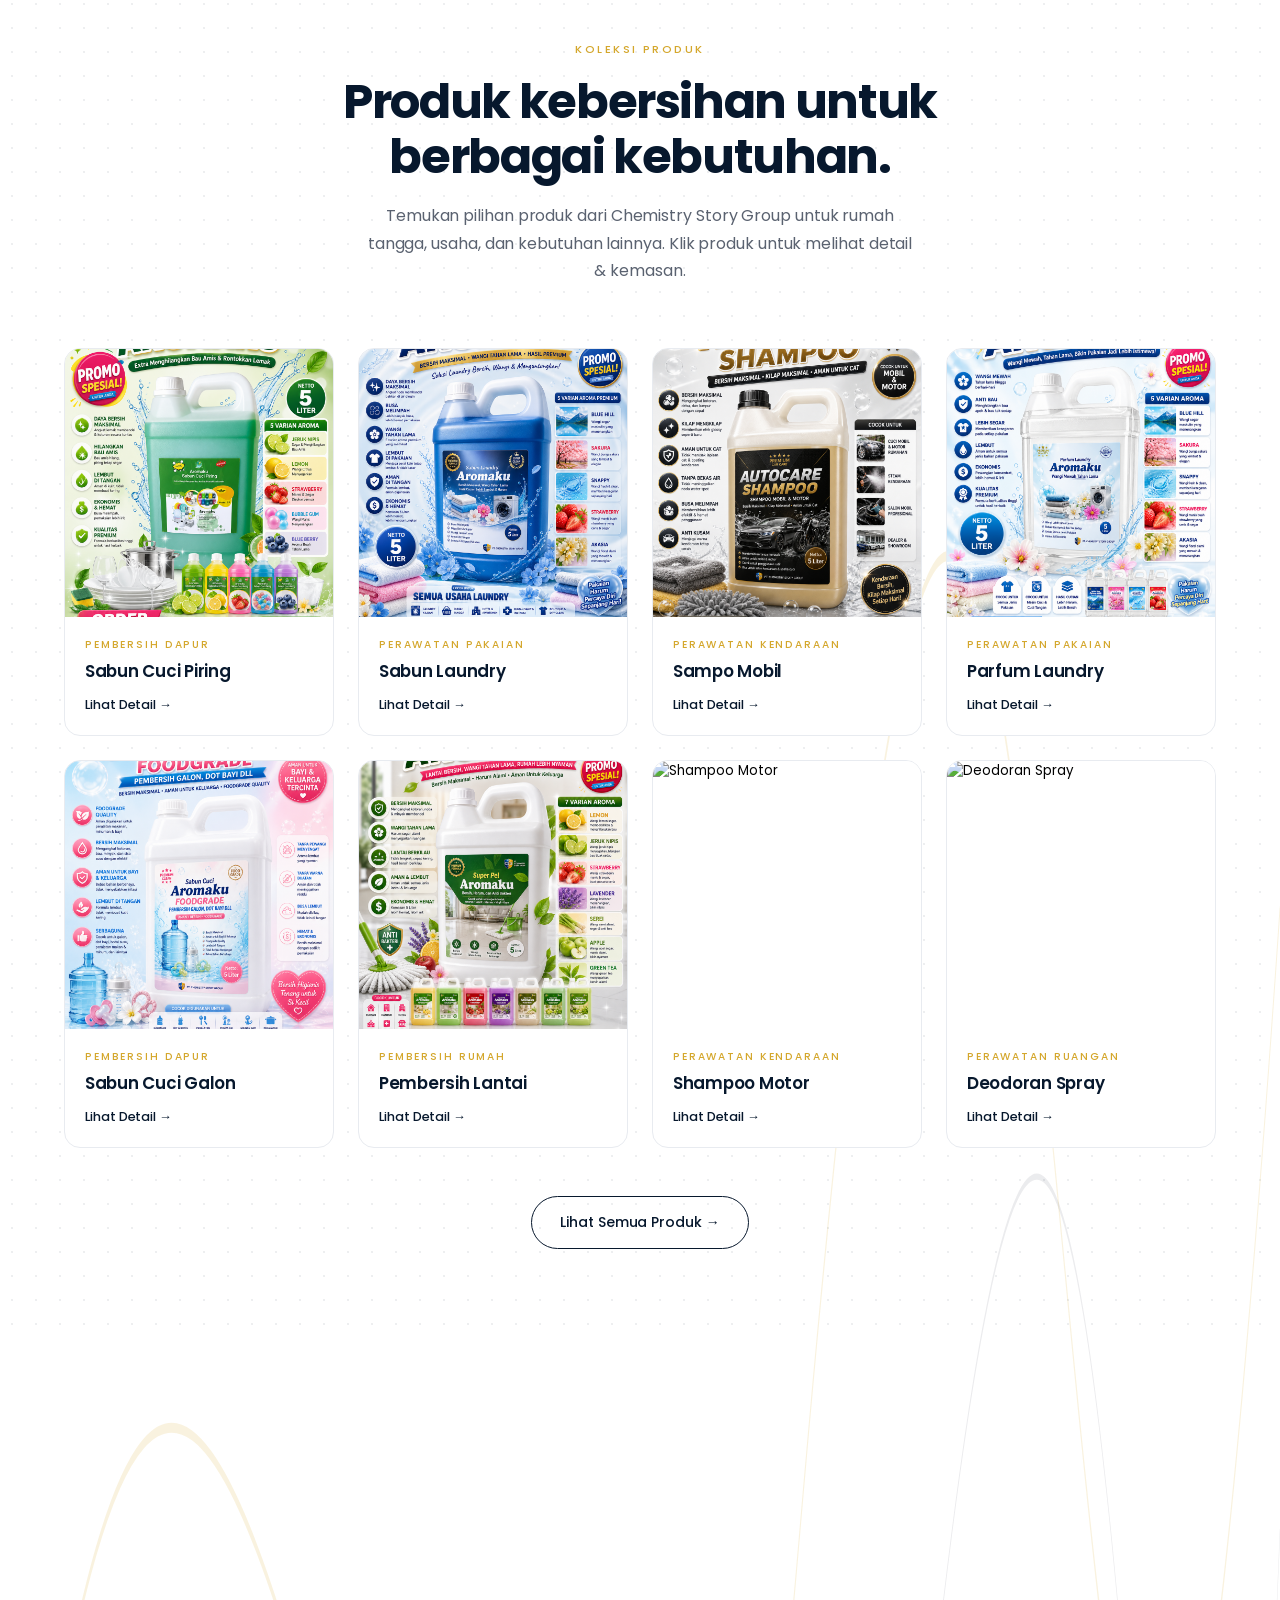
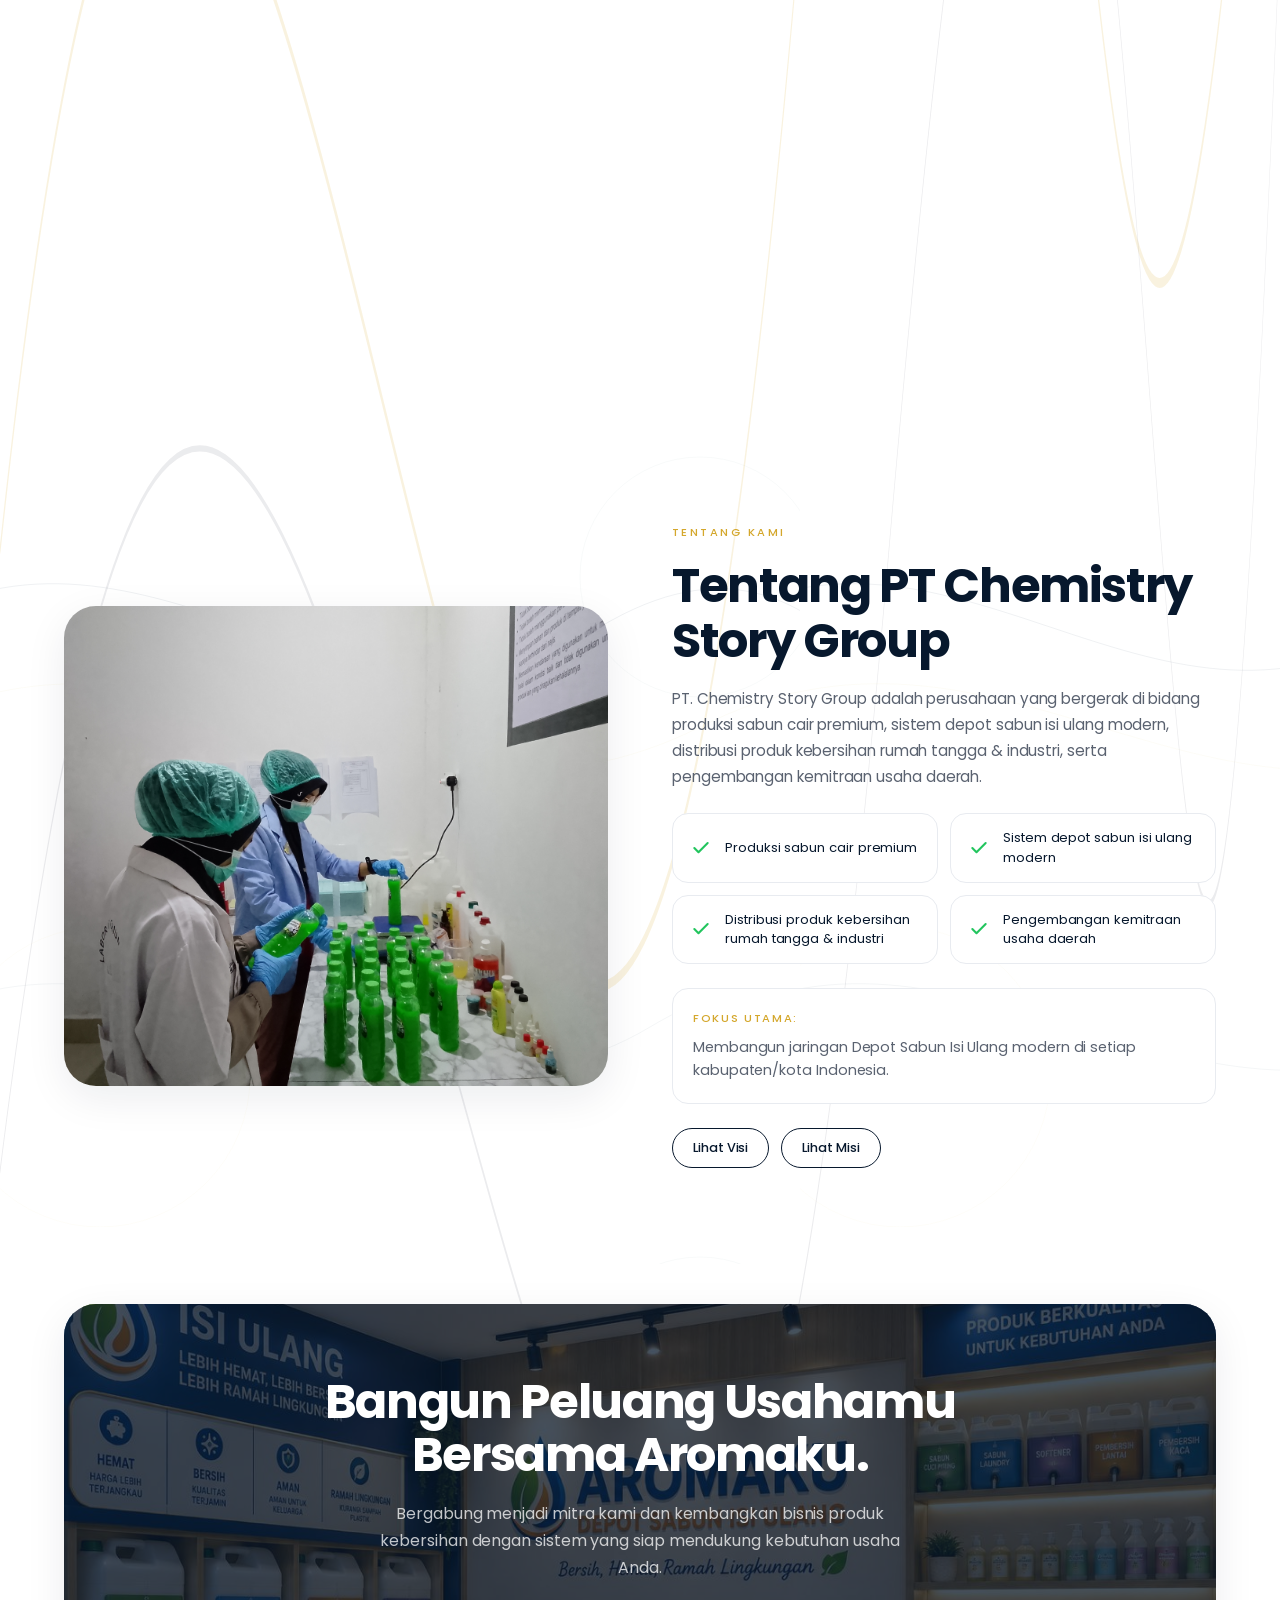
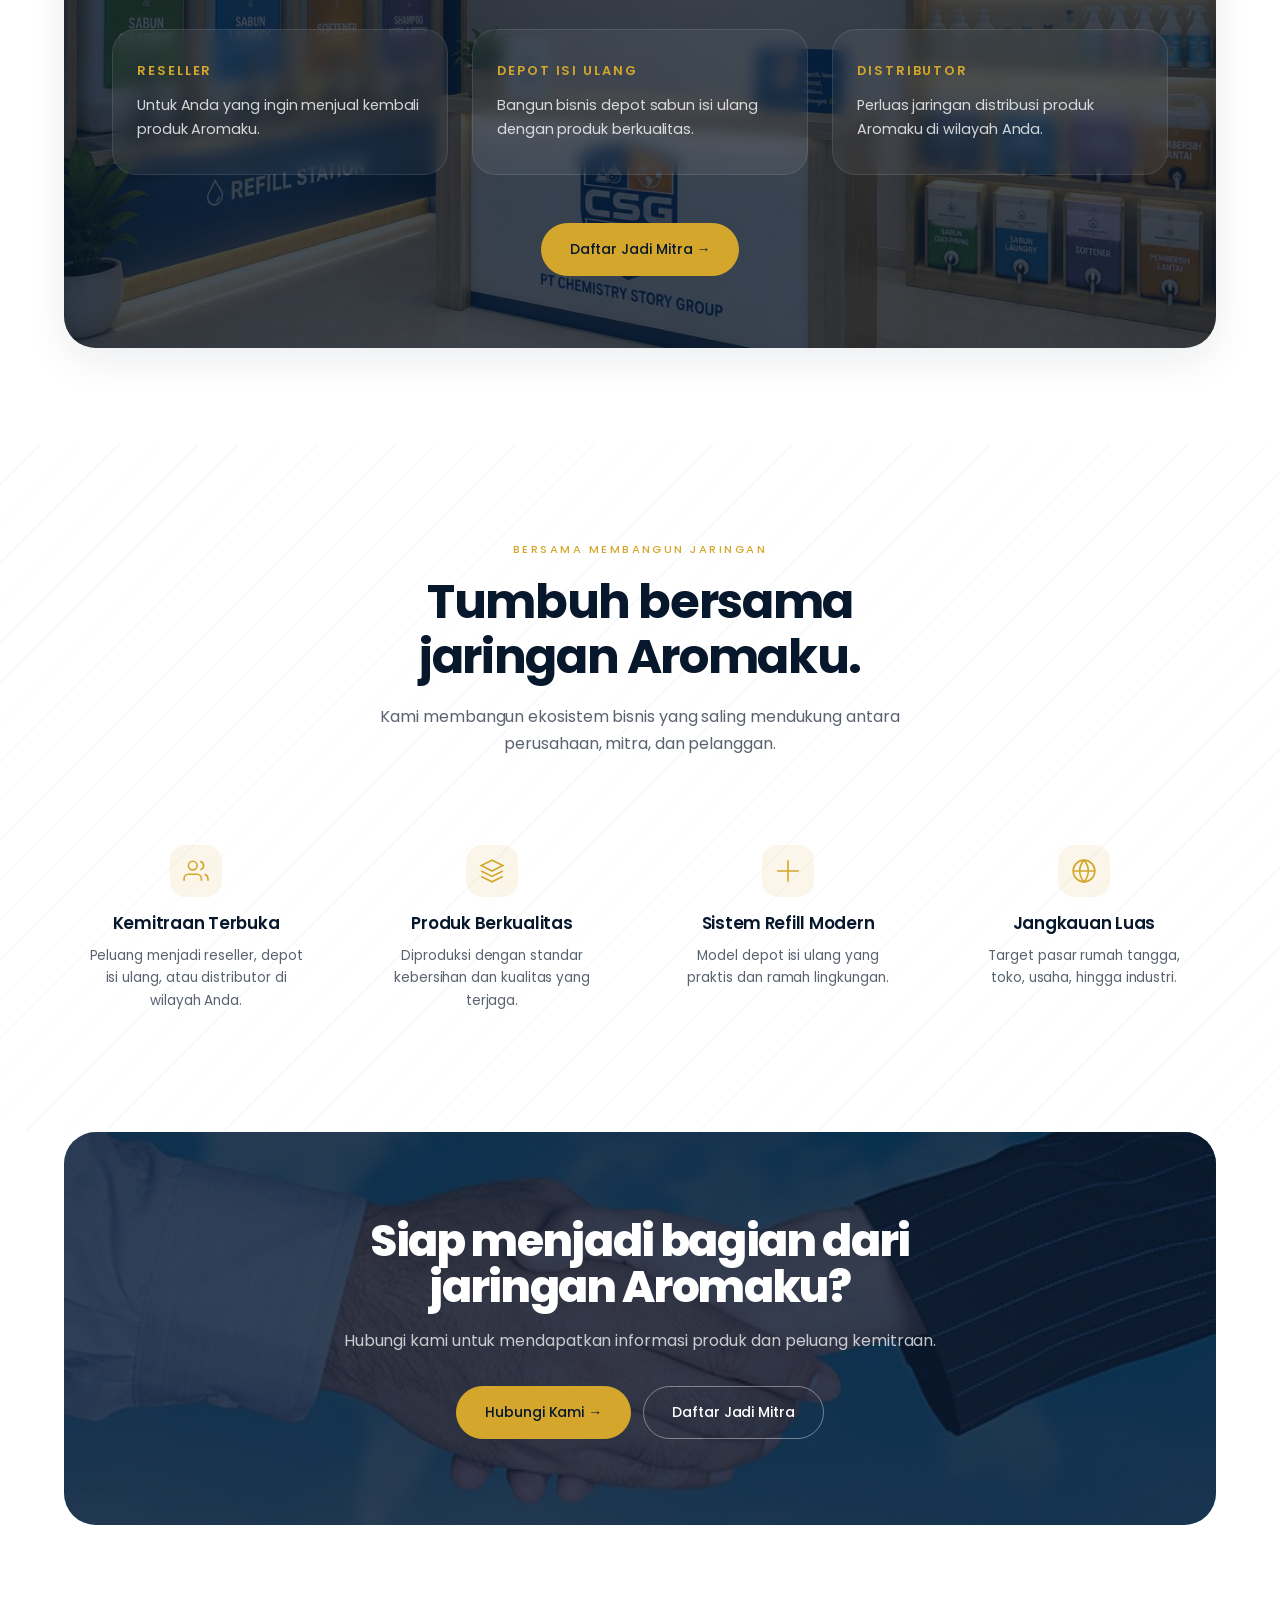
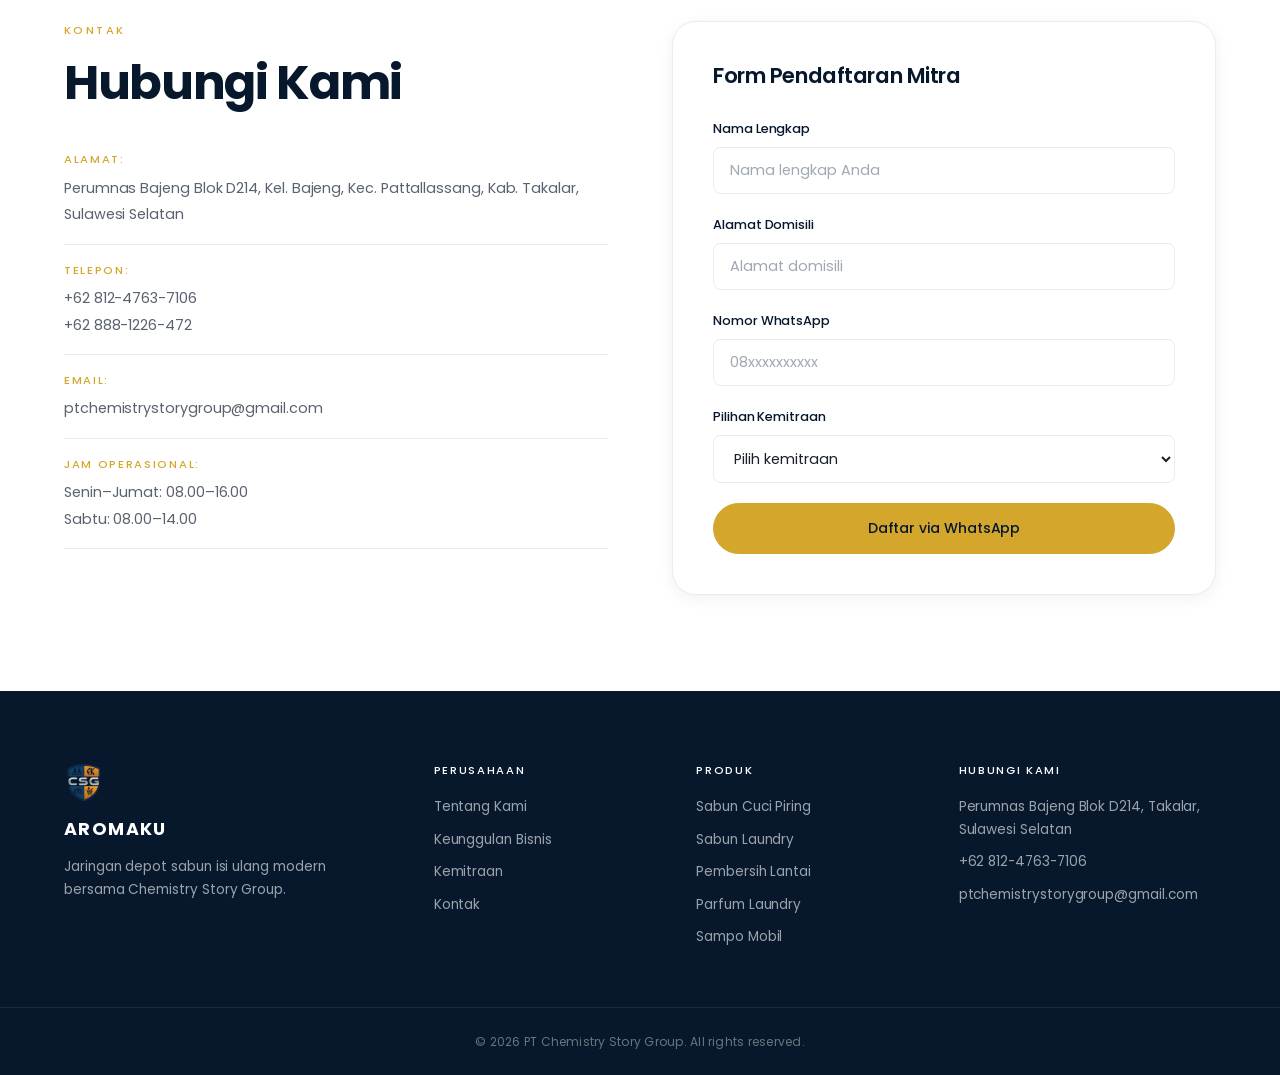
==== commit 345c9c0c: "Update index.html" ====
--- a/index.html
+++ b/index.html
@@ -461,7 +461,7 @@
         <ul class="contact__list">
           <li>
             <strong>Alamat:</strong>
-            <span>Perumahan Bajeng Blok D214, Kel. Bajeng, Kec. Pattallassang, Kab. Takalar, Sulawesi Selatan</span>
+            <span>Perumnas Bajeng Blok D214, Kel. Bajeng, Kec. Pattallassang, Kab. Takalar, Sulawesi Selatan</span>
           </li>
           <li>
             <strong>Telepon:</strong>
@@ -541,7 +541,7 @@
       <div class="footer__col">
         <h4>Hubungi Kami</h4>
         <ul>
-          <li>Perumahan Bajeng Blok D214, Takalar, Sulawesi Selatan</li>
+          <li>Perumnas Bajeng Blok D214, Takalar, Sulawesi Selatan</li>
           <li><a href="https://wa.me/6281247637106" target="_blank" rel="noopener">+62 812-4763-7106</a></li>
           <li><a href="mailto:ptchemistrystorygroup@gmail.com">ptchemistrystorygroup@gmail.com</a></li>
         </ul>
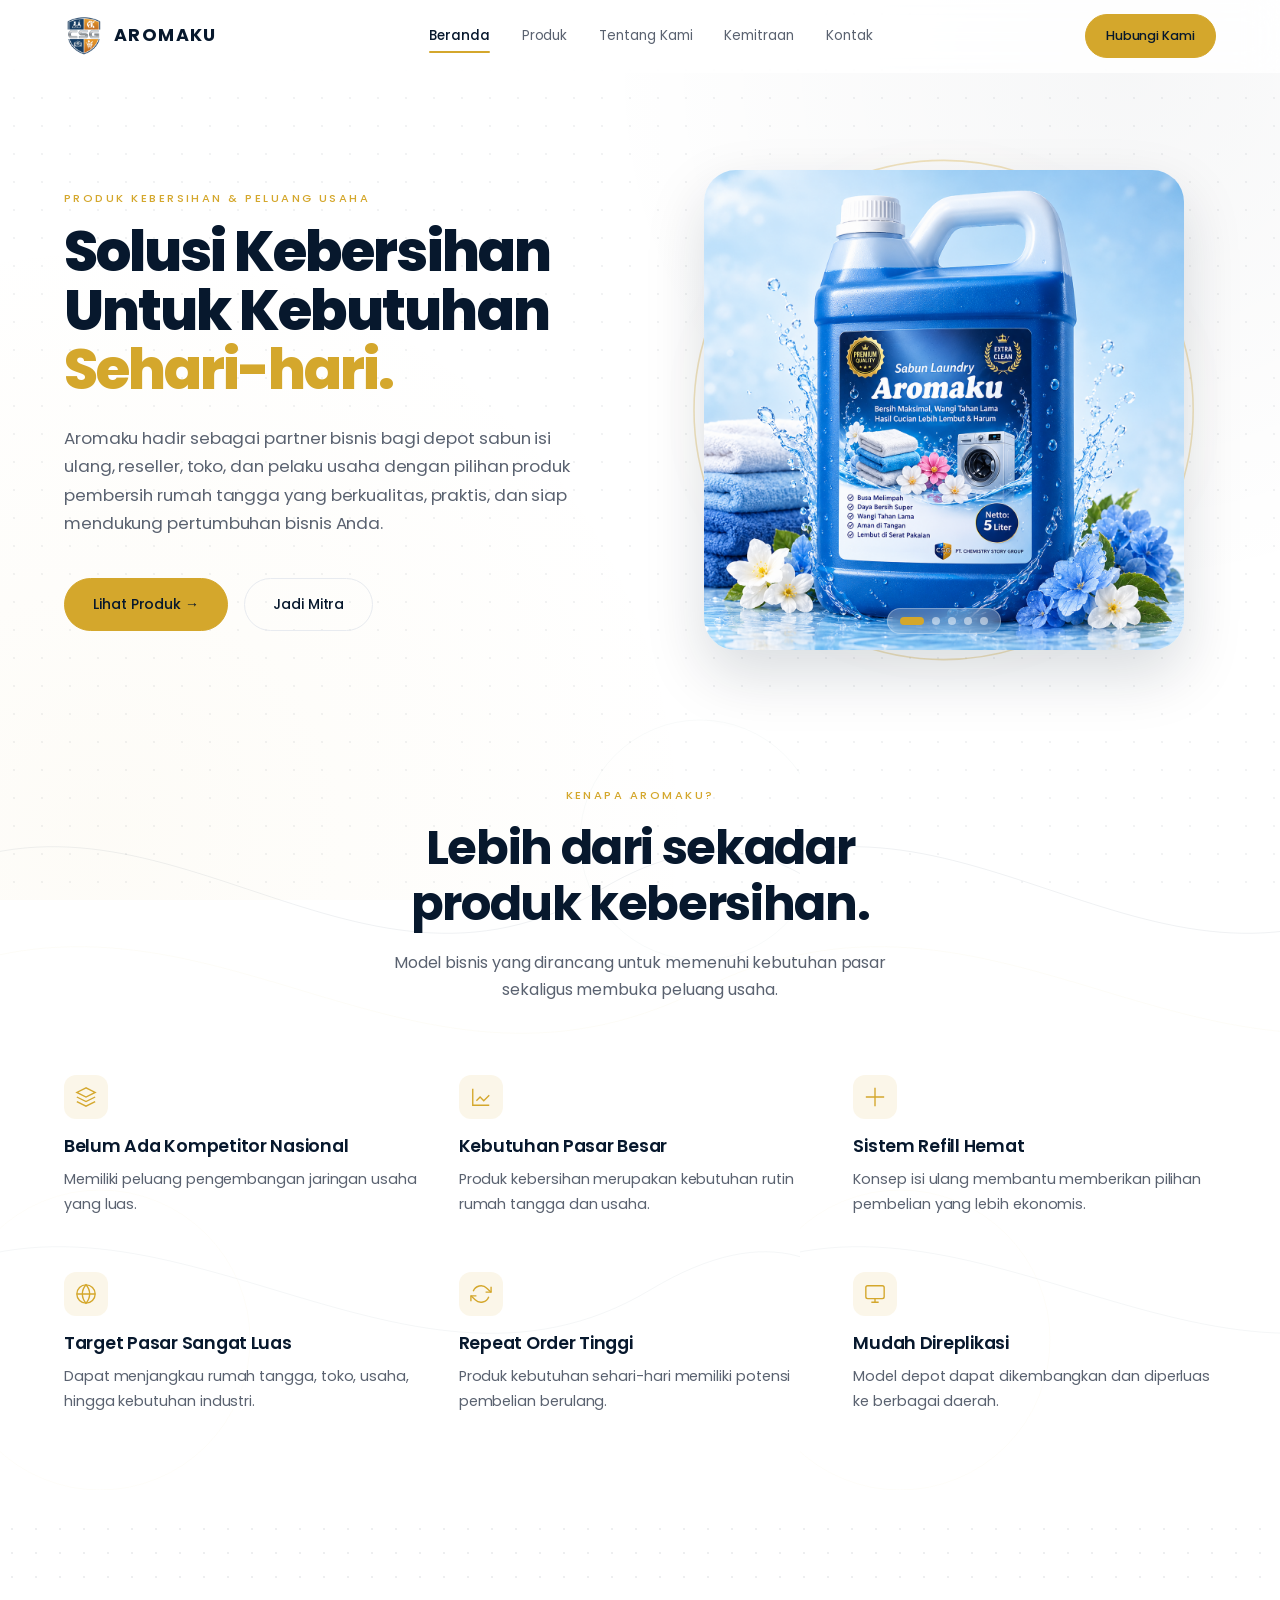
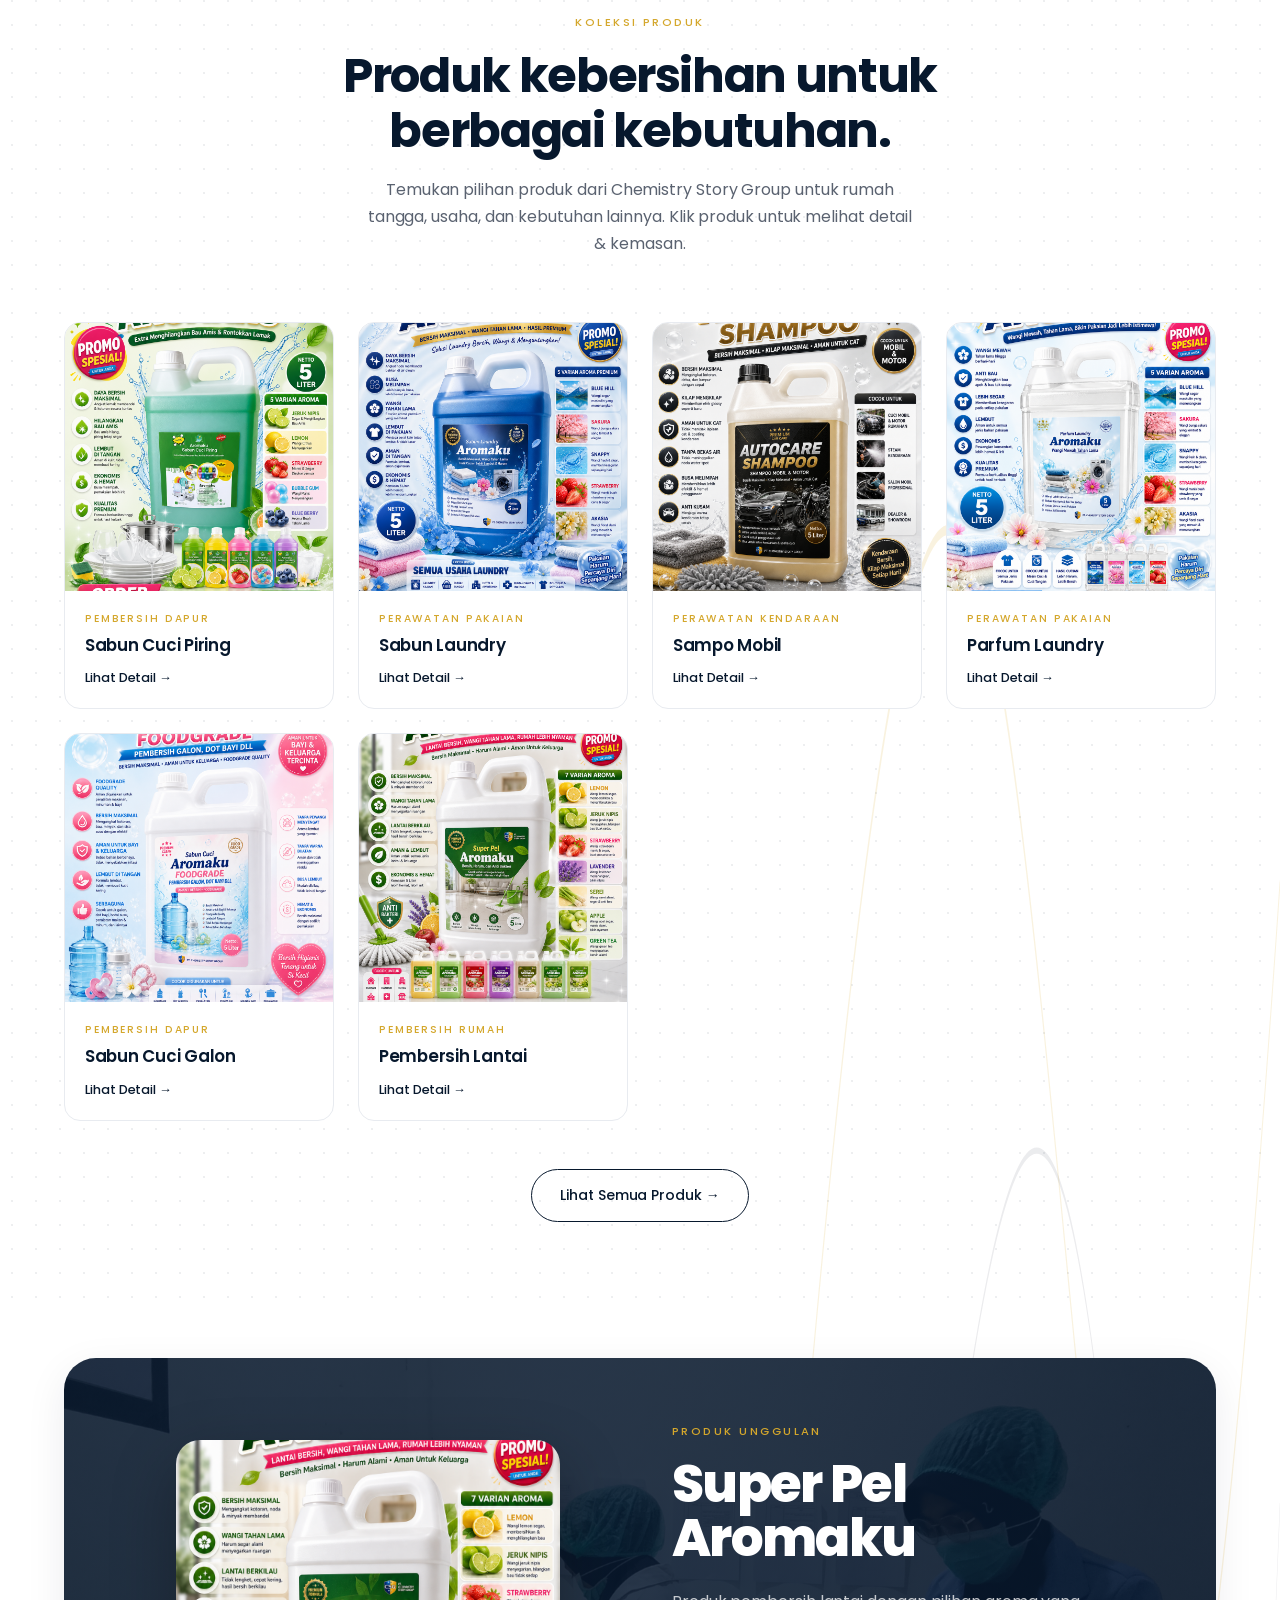
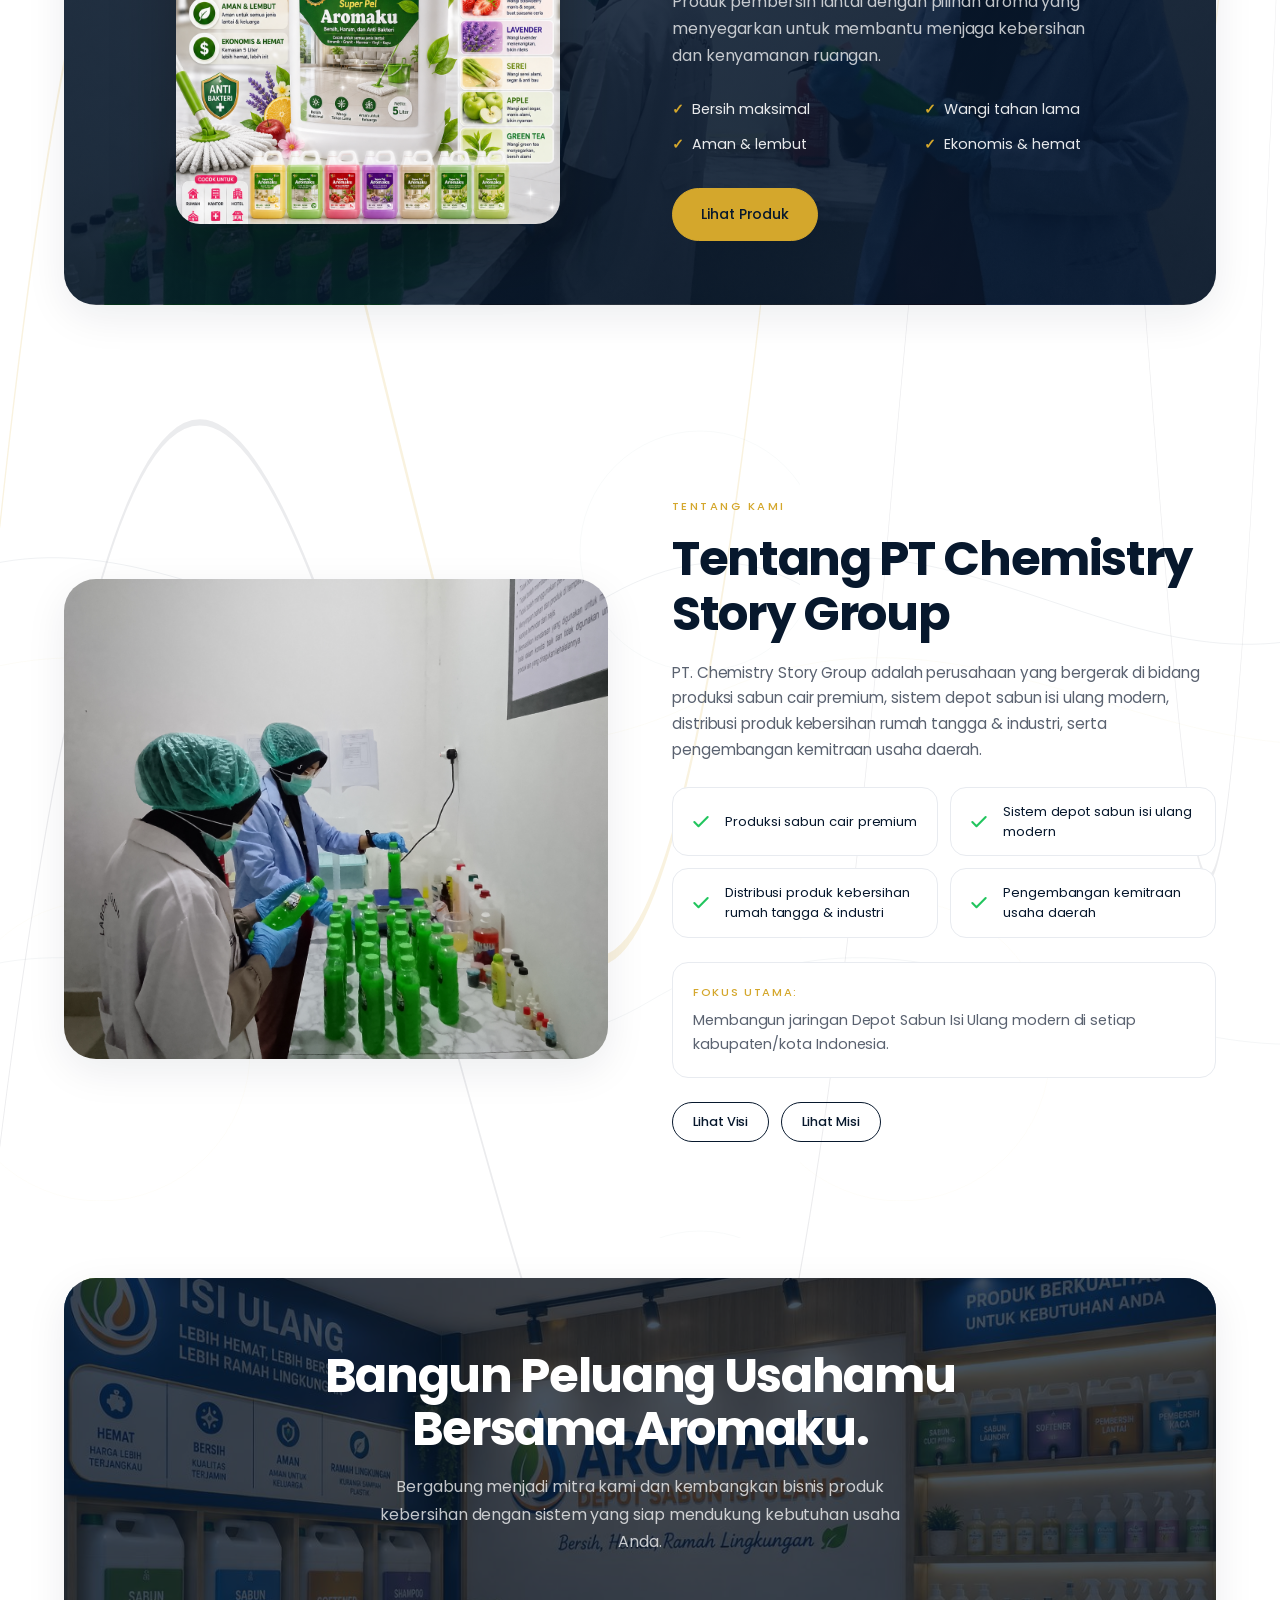
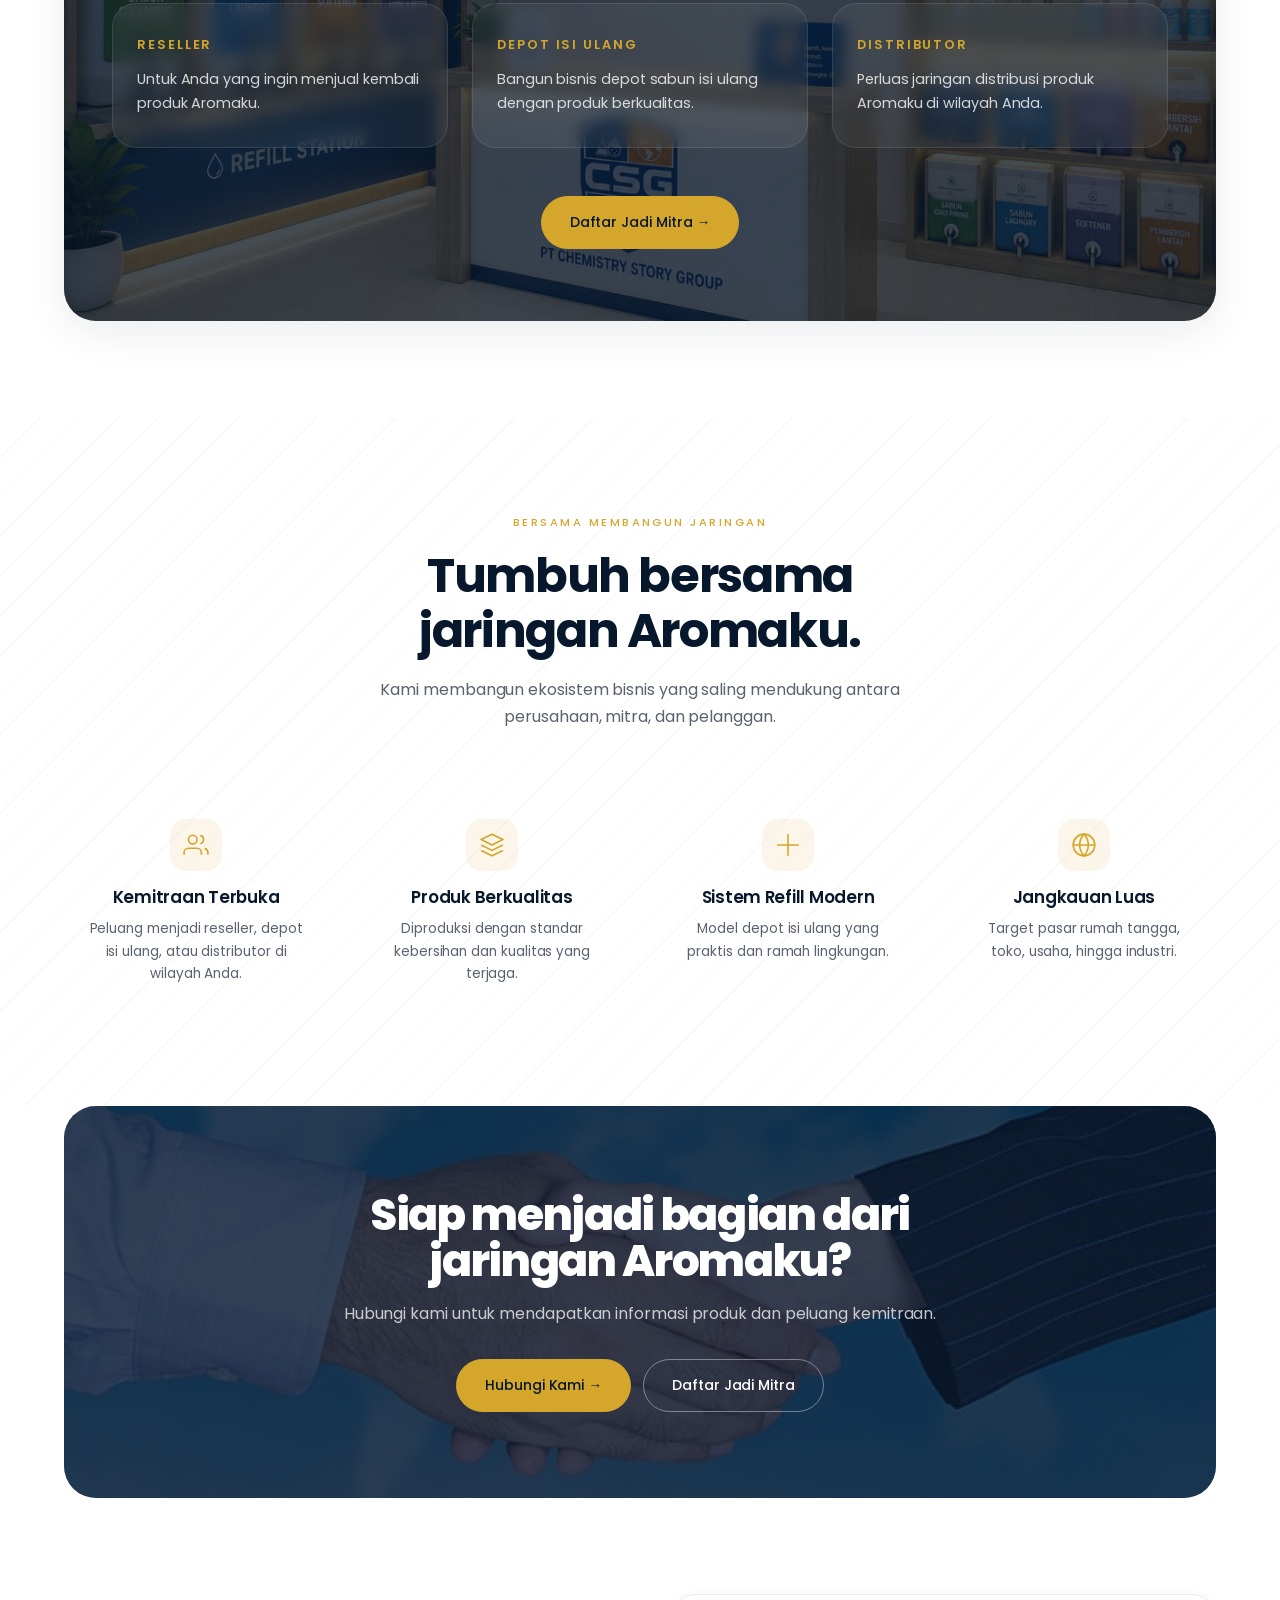
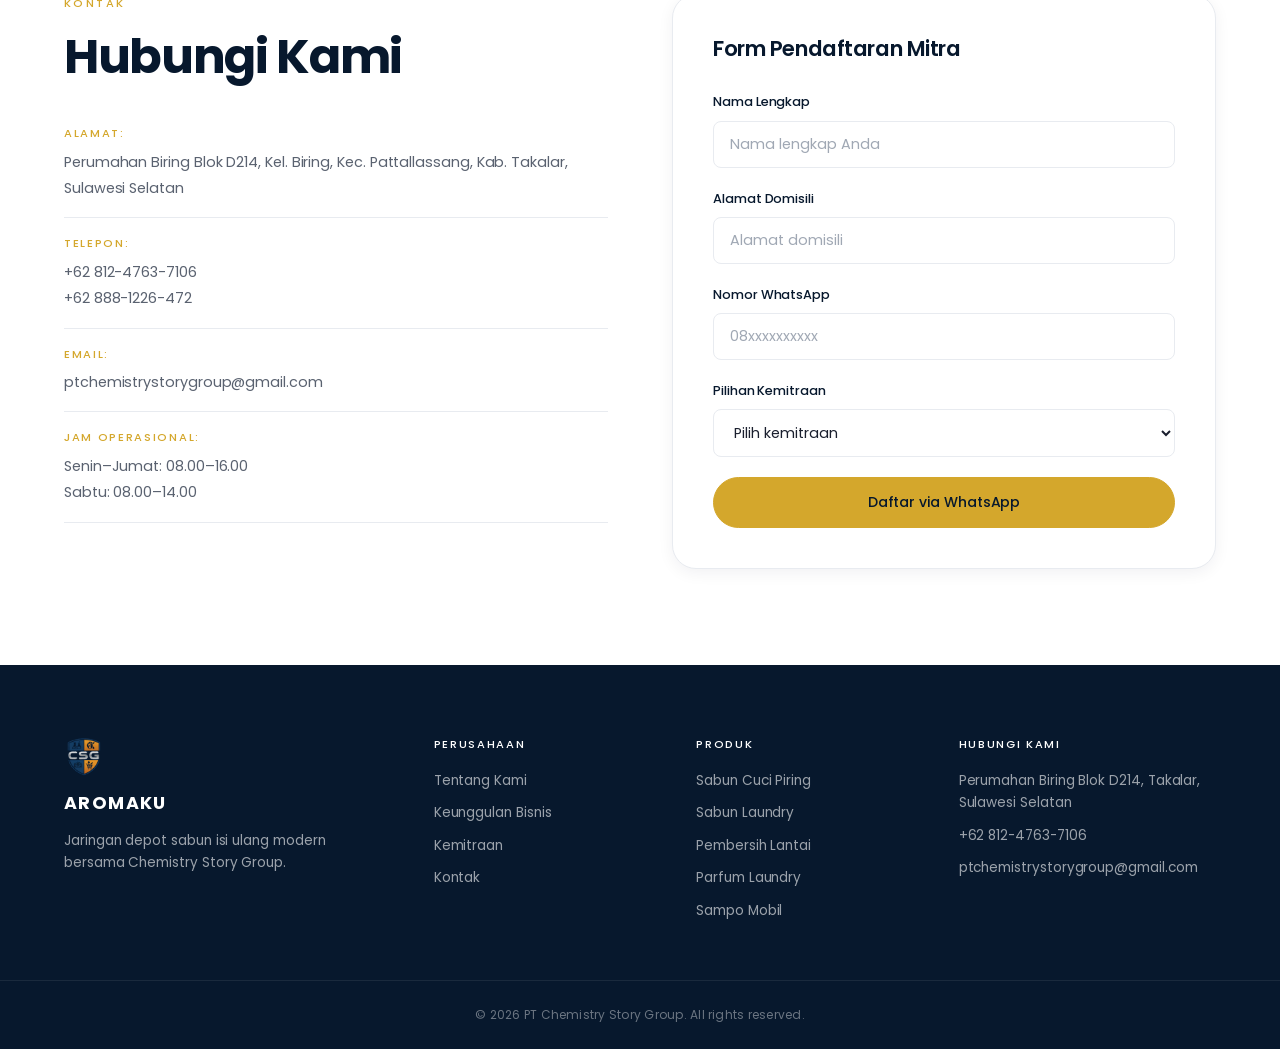
==== commit 3ed1b7c6: "Update index.html" ====
--- a/index.html
+++ b/index.html
@@ -9,7 +9,7 @@
   <link rel="icon" type="image/x-icon" href="assets/images/favicon.ico">
   <link rel="apple-touch-icon" href="assets/images/apple-touch-icon.png">
 
-  <link rel="preconnect" href="https://fonts.googleapis.com">H
+  <link rel="preconnect" href="https://fonts.googleapis.com">
   <link rel="preconnect" href="https://fonts.gstatic.com" crossorigin>
   <link href="https://fonts.googleapis.com/css2?family=Poppins:wght@300;400;500;600;700;800&display=swap" rel="stylesheet">
   
@@ -20,13 +20,13 @@
   <!-- ===== NAVBAR ===== -->
   <header class="navbar" id="navbar">
     <div class="container navbar__inner">
-      <a href="index.html" class="navbar__brand">
+      <a href="/" class="navbar__brand">
         <img src="assets/images/logo.png" alt="Logo CSG" class="navbar__logo-img" style="height: 40px; width: auto;">
         <span class="navbar__name">AROMAKU</span>
       </a>
 
       <nav class="navbar__nav" id="navMenu">
-        <a href="index.html" class="navbar__link active">Beranda</a>
+        <a href="/" class="navbar__link active">Beranda</a>
         <a href="produk.html" class="navbar__link">Produk</a>
         <a href="tentang.html" class="navbar__link">Tentang Kami</a>
         <a href="kemitraan.html" class="navbar__link">Kemitraan</a>
@@ -241,8 +241,8 @@
             <span class="product-card__link">Lihat Detail →</span>
           </div>
         </button>
-
-        <!-- Produk 7 -->
+      
+<!--
         <button type="button" class="product-card" data-product="shampoo-motor">
           <div class="product-card__img">
             <img src="assets/produk/shampoo-motor.jpg" alt="Shampoo Motor" loading="lazy">
@@ -254,7 +254,7 @@
           </div>
         </button>
 
-        <!-- Produk 8 -->
+        
         <button type="button" class="product-card" data-product="deodoran-spray">
           <div class="product-card__img">
             <img src="assets/produk/deodoran-spray.jpg" alt="Deodoran Spray" loading="lazy">
@@ -264,9 +264,10 @@
             <h3 class="product-card__title">Deodoran Spray</h3>
             <span class="product-card__link">Lihat Detail →</span>
           </div>
-        </button>
-      </div>
-      
+        </button>-->        
+        
+      </div>
+
       <div class="section__cta">
         <a href="produk.html" class="btn btn--outline-dark">Lihat Semua Produk →</a>
       </div>
@@ -461,7 +462,7 @@
         <ul class="contact__list">
           <li>
             <strong>Alamat:</strong>
-            <span>Perumnas Bajeng Blok D214, Kel. Bajeng, Kec. Pattallassang, Kab. Takalar, Sulawesi Selatan</span>
+            <span>Perumahan Biring Blok D214, Kel. Biring, Kec. Pattallassang, Kab. Takalar, Sulawesi Selatan</span>
           </li>
           <li>
             <strong>Telepon:</strong>
@@ -521,7 +522,7 @@
         <h4>Perusahaan</h4>
         <ul>
           <li><a href="tentang.html">Tentang Kami</a></li>
-          <li><a href="index.html#why">Keunggulan Bisnis</a></li>
+          <li><a href="/#why">Keunggulan Bisnis</a></li>
           <li><a href="kemitraan.html">Kemitraan</a></li>
           <li><a href="kontak.html">Kontak</a></li>
         </ul>
@@ -541,7 +542,7 @@
       <div class="footer__col">
         <h4>Hubungi Kami</h4>
         <ul>
-          <li>Perumnas Bajeng Blok D214, Takalar, Sulawesi Selatan</li>
+          <li>Perumahan Biring Blok D214, Takalar, Sulawesi Selatan</li>
           <li><a href="https://wa.me/6281247637106" target="_blank" rel="noopener">+62 812-4763-7106</a></li>
           <li><a href="mailto:ptchemistrystorygroup@gmail.com">ptchemistrystorygroup@gmail.com</a></li>
         </ul>
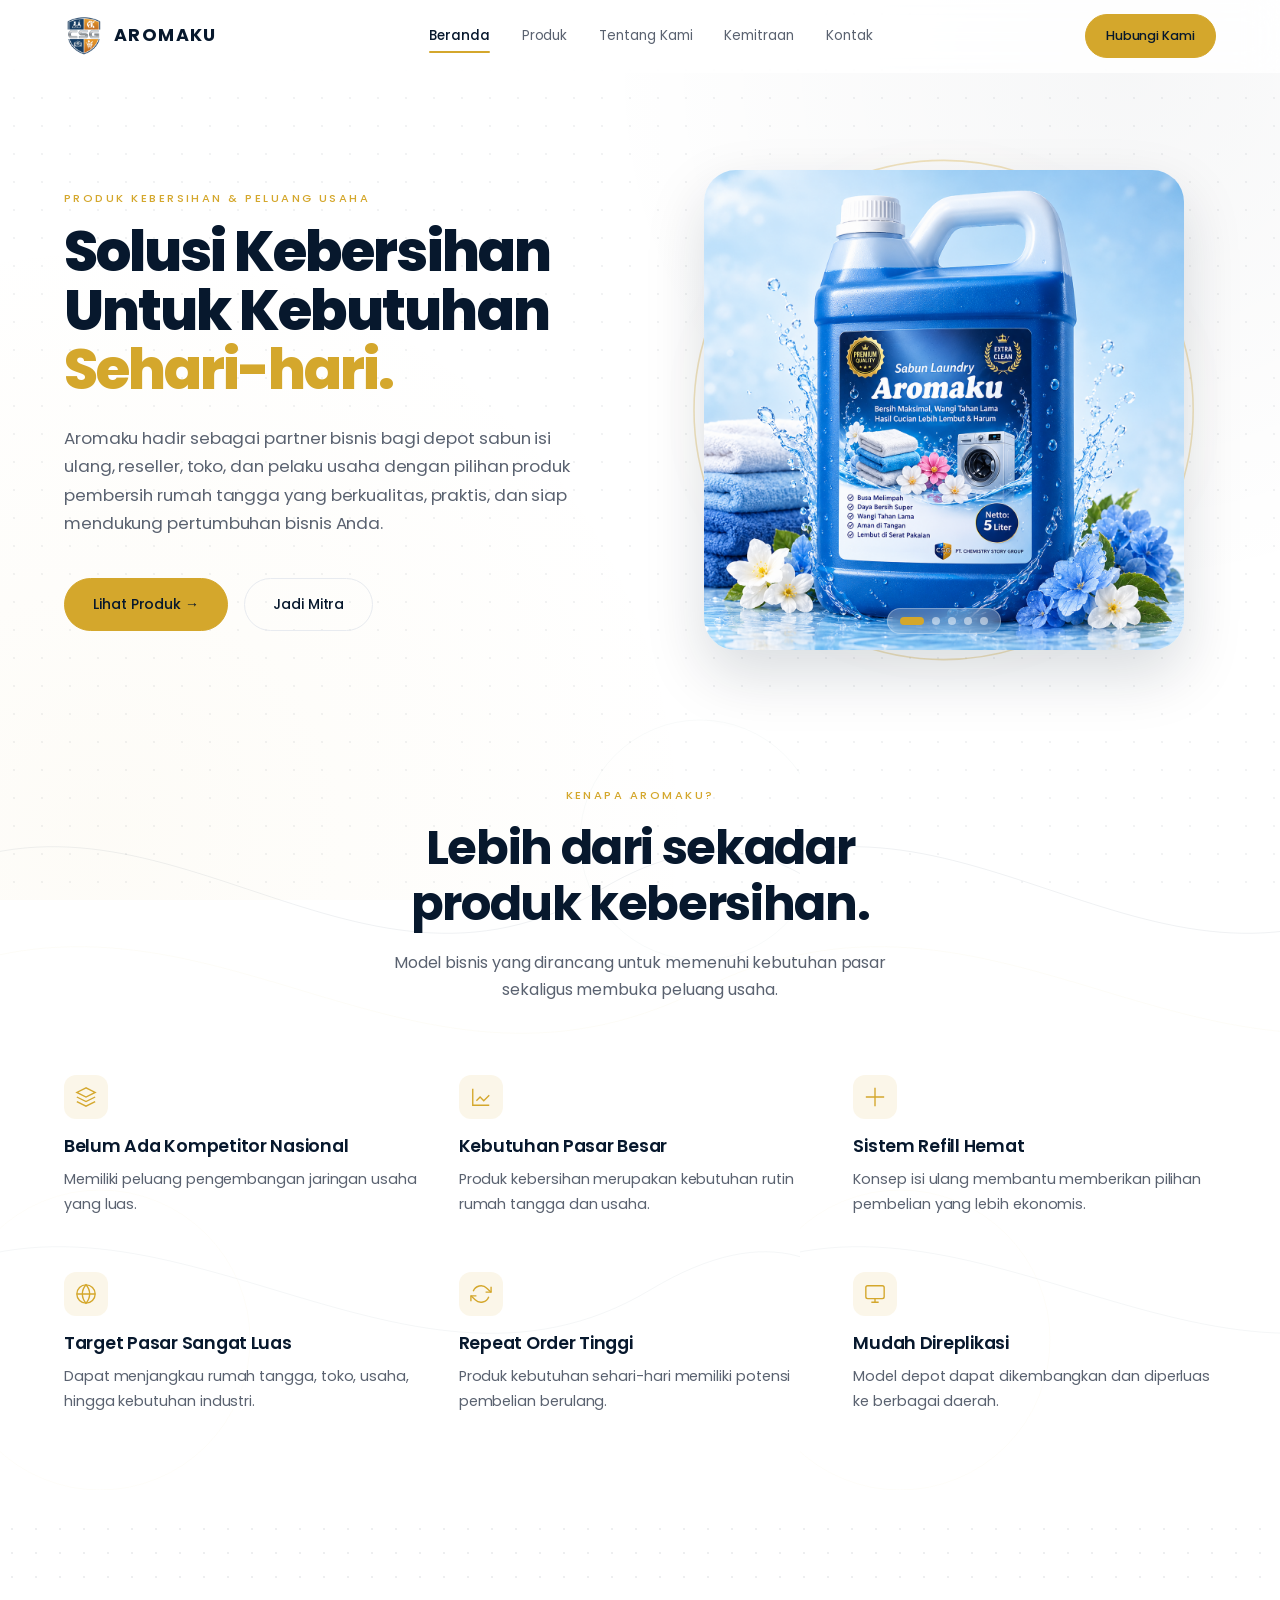
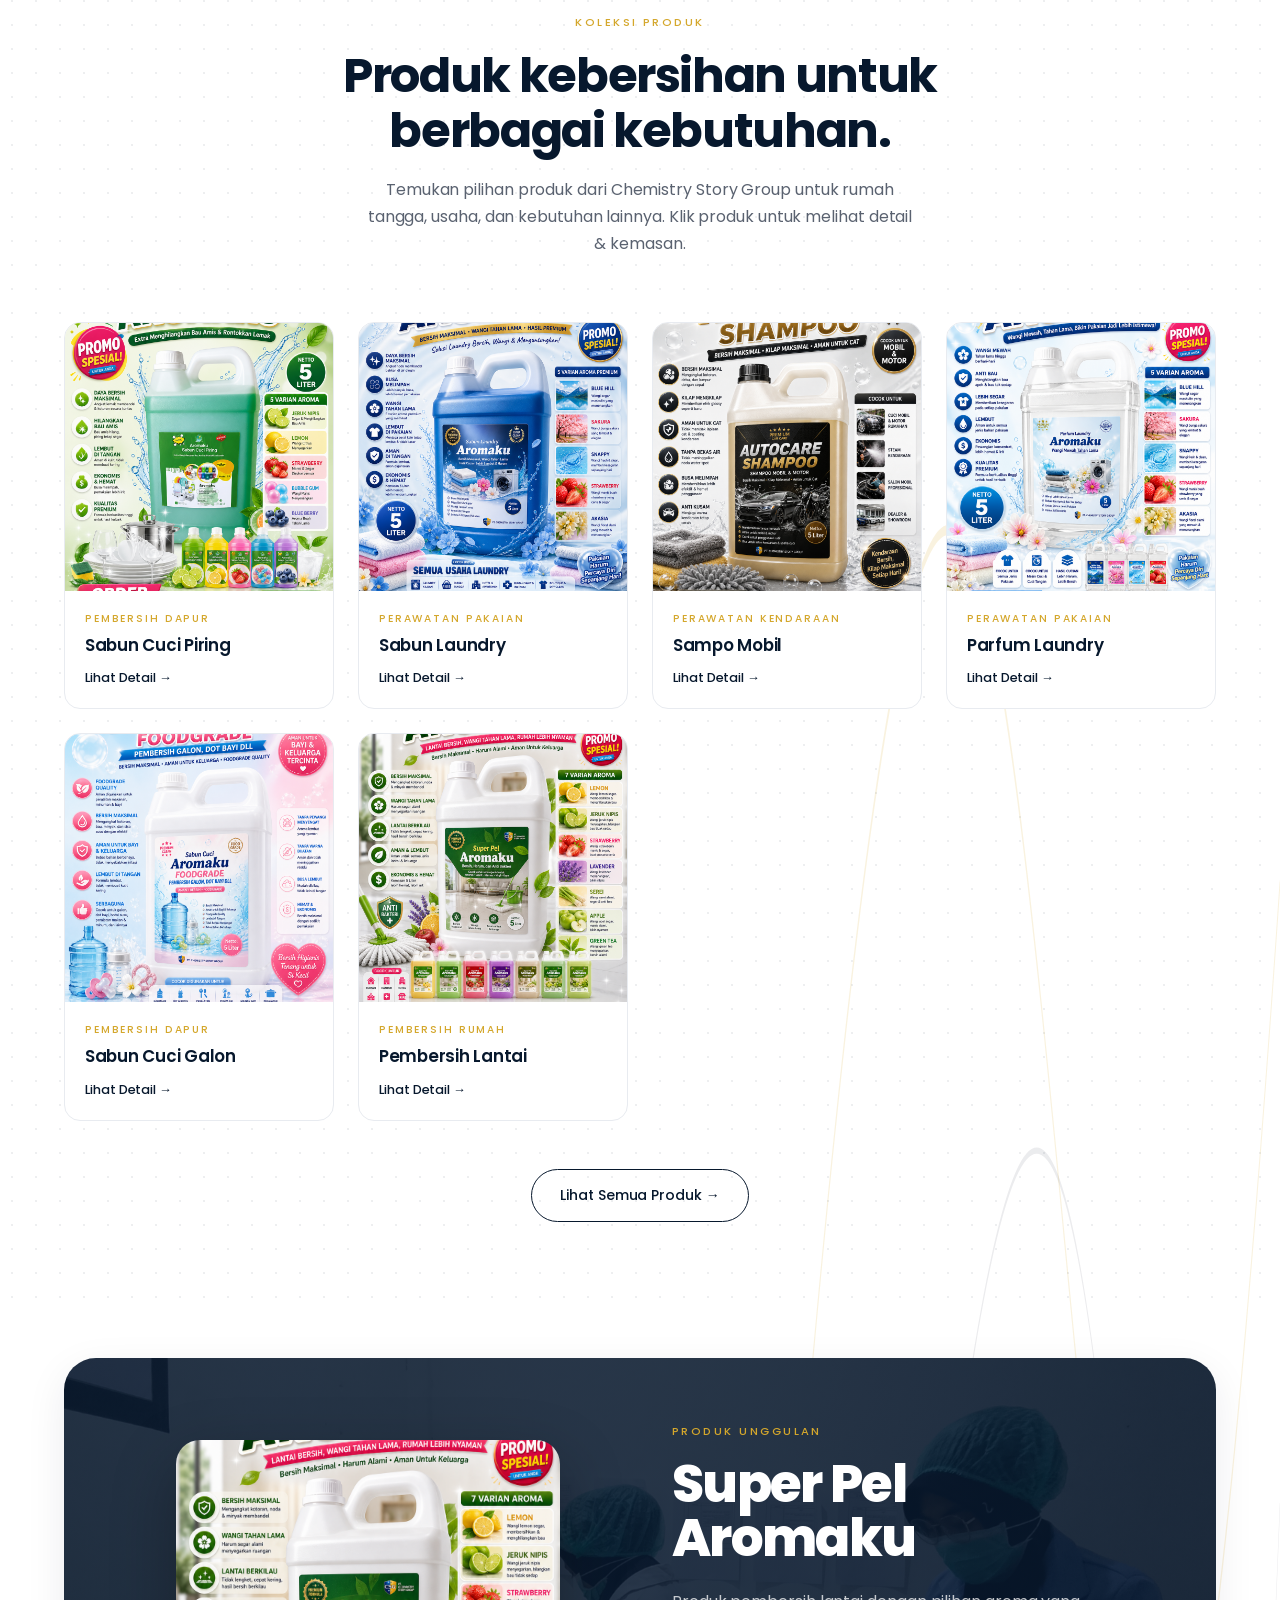
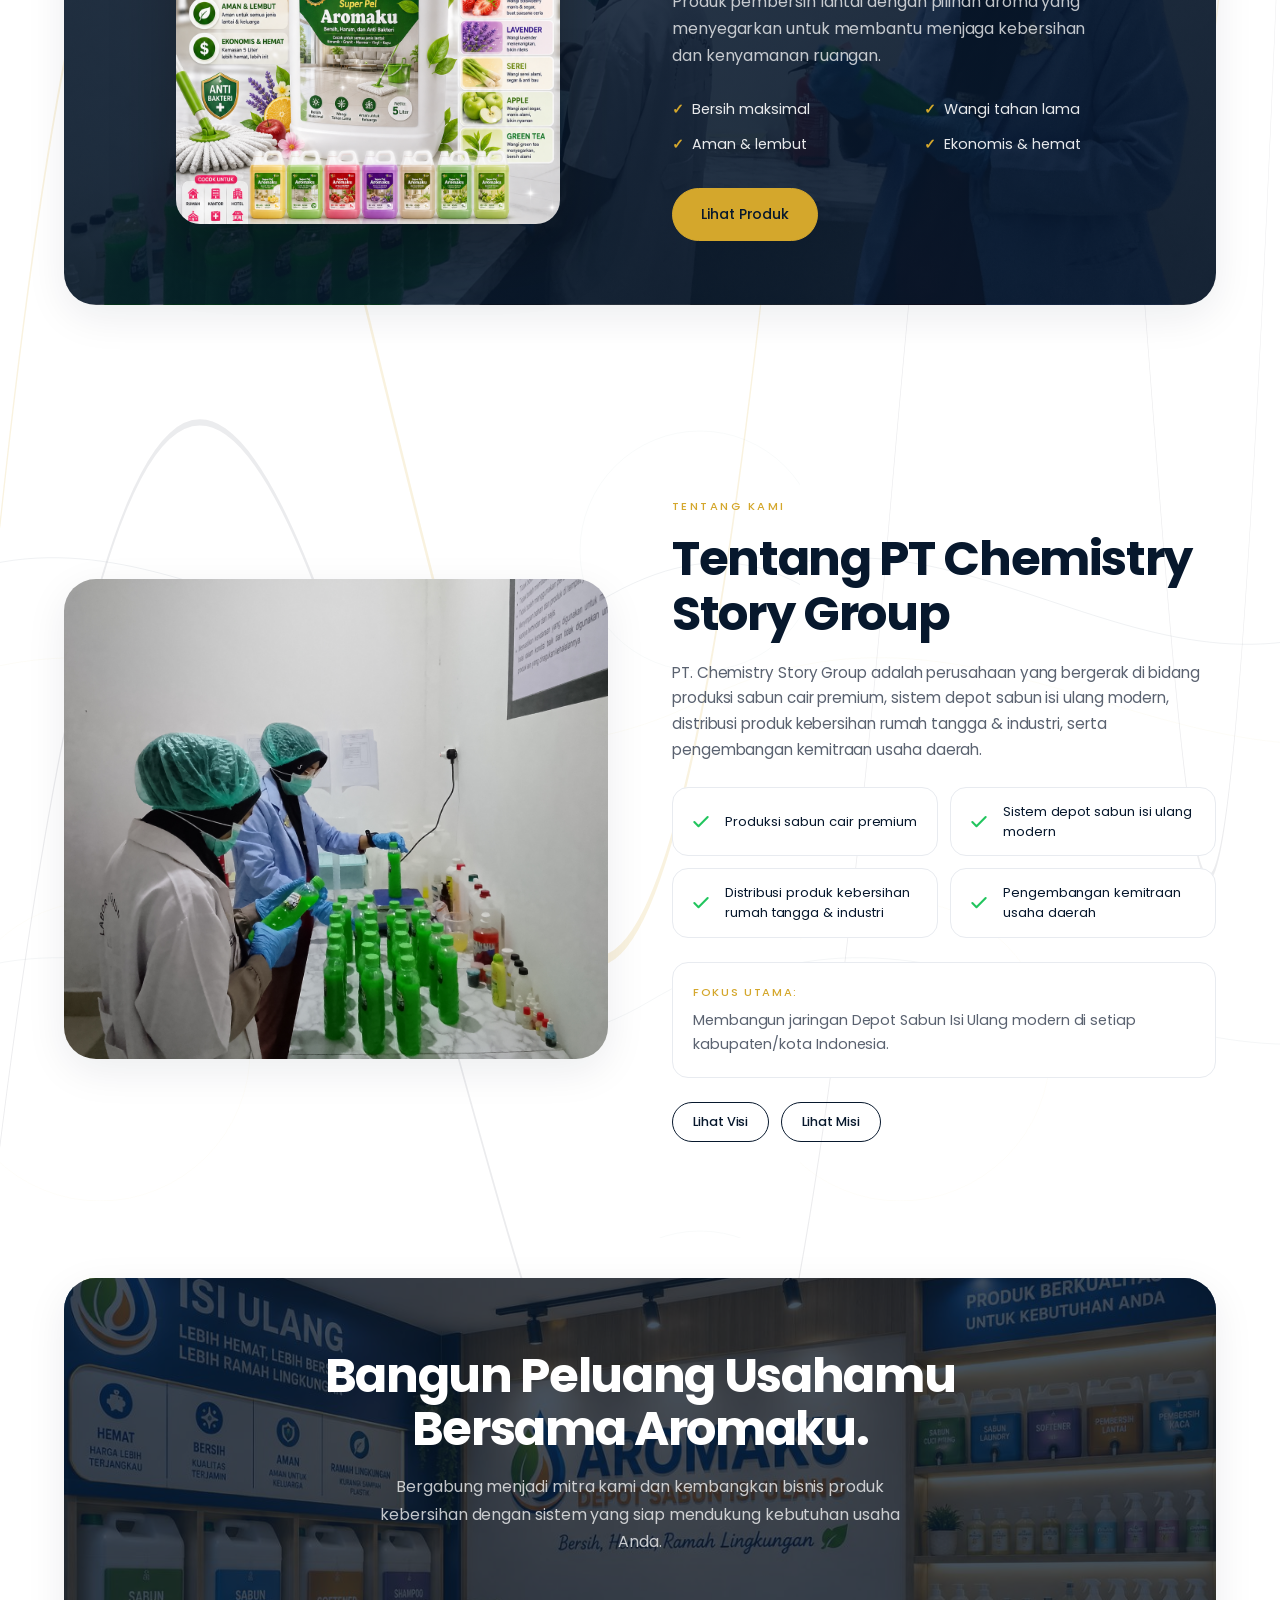
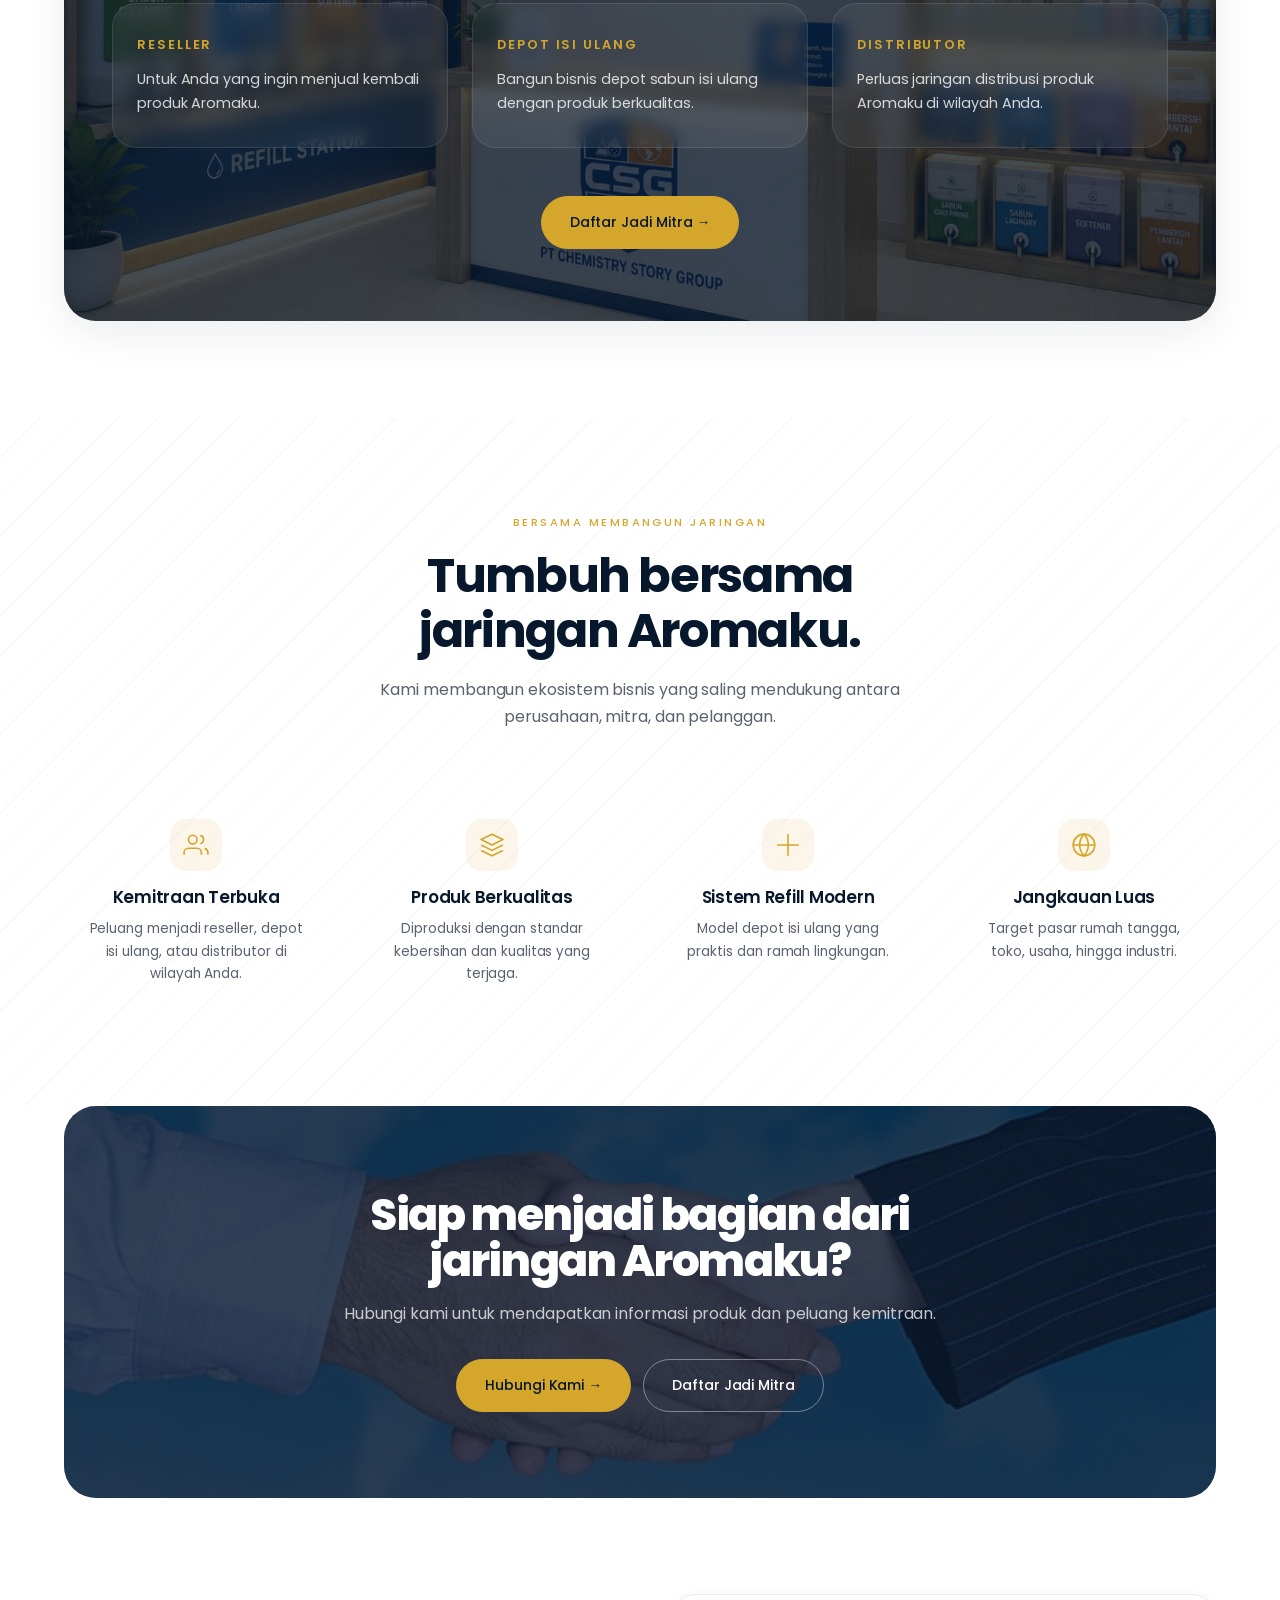
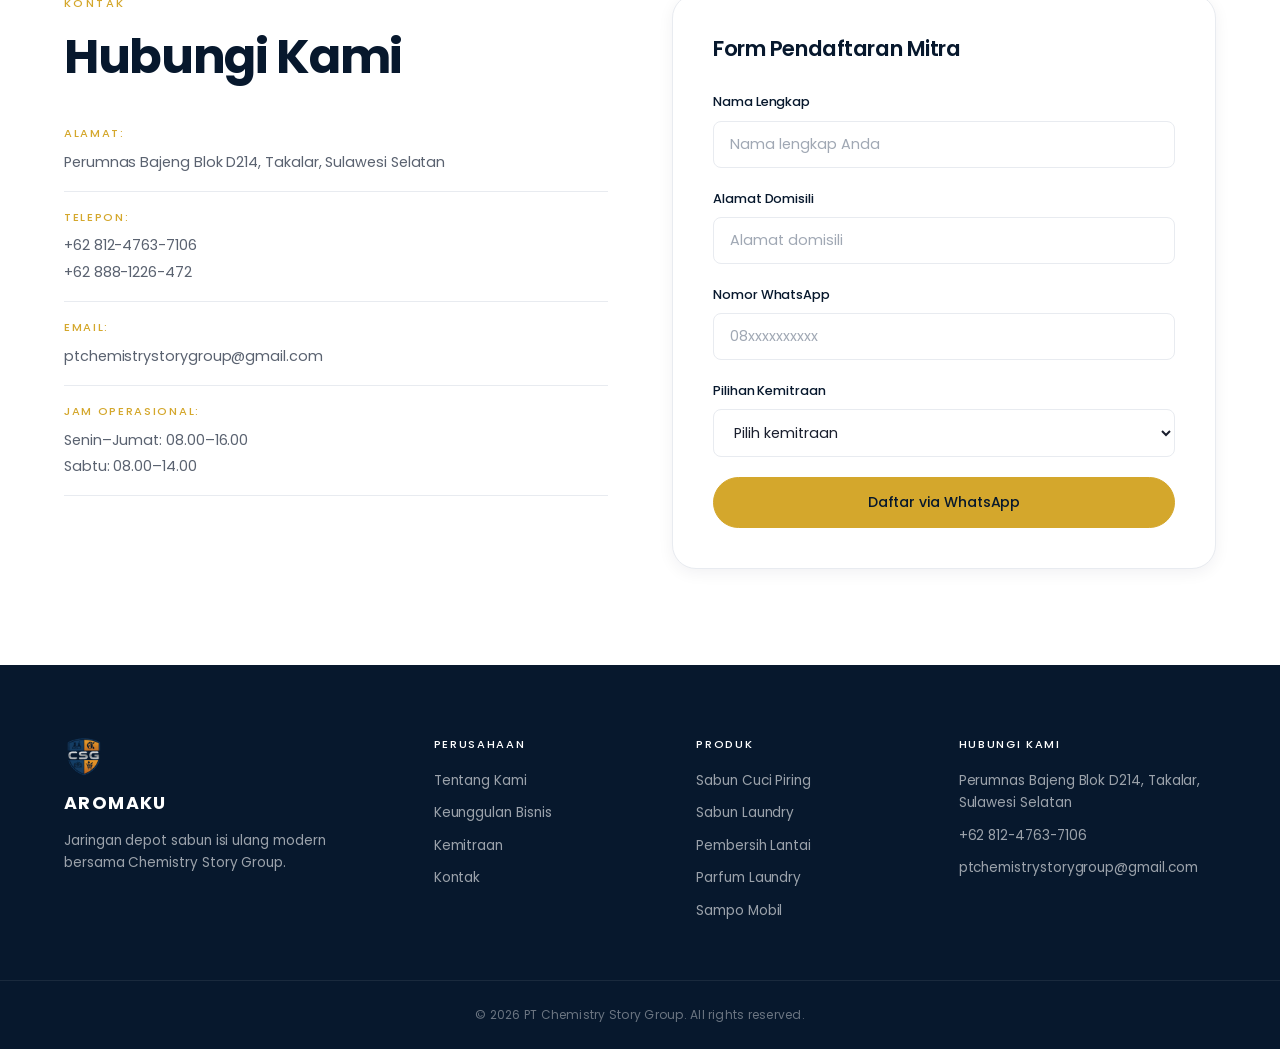
==== commit 83cab9bb: "Update index.html" ====
--- a/index.html
+++ b/index.html
@@ -462,7 +462,7 @@
         <ul class="contact__list">
           <li>
             <strong>Alamat:</strong>
-            <span>Perumahan Biring Blok D214, Kel. Biring, Kec. Pattallassang, Kab. Takalar, Sulawesi Selatan</span>
+            <span>Perumnas Bajeng Blok D214, Takalar, Sulawesi Selatan</span>
           </li>
           <li>
             <strong>Telepon:</strong>
@@ -542,7 +542,7 @@
       <div class="footer__col">
         <h4>Hubungi Kami</h4>
         <ul>
-          <li>Perumahan Biring Blok D214, Takalar, Sulawesi Selatan</li>
+          <li>Perumnas Bajeng Blok D214, Takalar, Sulawesi Selatan</li>
           <li><a href="https://wa.me/6281247637106" target="_blank" rel="noopener">+62 812-4763-7106</a></li>
           <li><a href="mailto:ptchemistrystorygroup@gmail.com">ptchemistrystorygroup@gmail.com</a></li>
         </ul>
